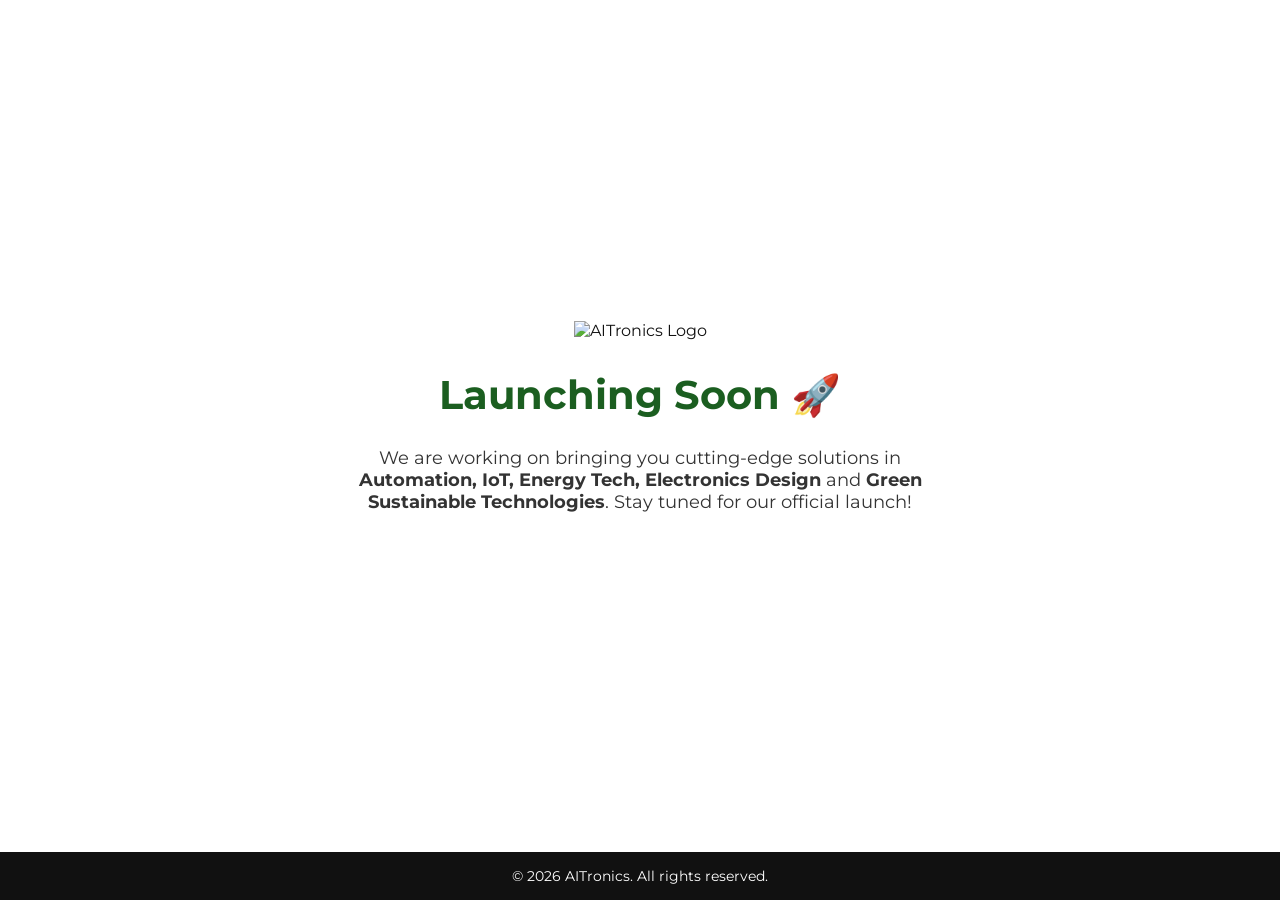
==== index.html @ 689505fa "Update copyright year in footer to 2026" ====
<!DOCTYPE html>
<html lang="en">
<head>
  <meta charset="UTF-8">
  <meta name="viewport" content="width=device-width, initial-scale=1.0">
  <title>AITronics - Coming Soon</title>
  <link href="https://fonts.googleapis.com/css2?family=Montserrat:wght@400;600;700&display=swap" rel="stylesheet">
  <style>
    body {
      margin: 0;
      font-family: 'Montserrat', sans-serif;
      background: #ffffff;
      color: #111;
      display: flex;
      flex-direction: column;
      min-height: 100vh;
    }

    /* Navbar */
    nav {
      background: #1b5e20; /* Green */
      padding: 15px 40px;
      display: flex;
      align-items: center;
      justify-content: space-between;
    }
    nav img {
      height: 50px; /* Placeholder logo size */
    }
    nav h1 {
      color: #fff;
      font-size: 22px;
      font-weight: 600;
      margin: 0;
    }

    /* Hero Section */
    .hero {
      flex: 1;
      display: flex;
      flex-direction: column;
      justify-content: center;
      align-items: center;
      text-align: center;
      padding: 40px 20px;
    }
    .hero img {
      max-width: 250px;
      margin-bottom: 20px;
    }
    .hero h2 {
      font-size: 40px;
      font-weight: 700;
      margin: 10px 0;
      color: #1b5e20;
    }
    .hero p {
      font-size: 18px;
      max-width: 600px;
      color: #333;
    }

    /* Footer */
    footer {
      background: #111;
      color: #fff;
      text-align: center;
      padding: 15px;
      font-size: 14px;
    }
  </style>
</head>
<body>


  

  <!-- Hero Section -->
  <div class="hero">
    <!-- Replace src with your logo -->
    <img src="LOGO_DESIGN_500px.png" alt="AITronics Logo">
    <h2>Launching Soon 🚀</h2>
    <p>We are working on bringing you cutting-edge solutions in 
       <strong>Automation, IoT, Energy Tech, Electronics Design</strong> 
       and <strong>Green Sustainable Technologies</strong>.  
       Stay tuned for our official launch!</p>
  </div>

  <!-- Footer -->
  <footer>
    © 2026 AITronics. All rights reserved.
  </footer>

</body>
</html>
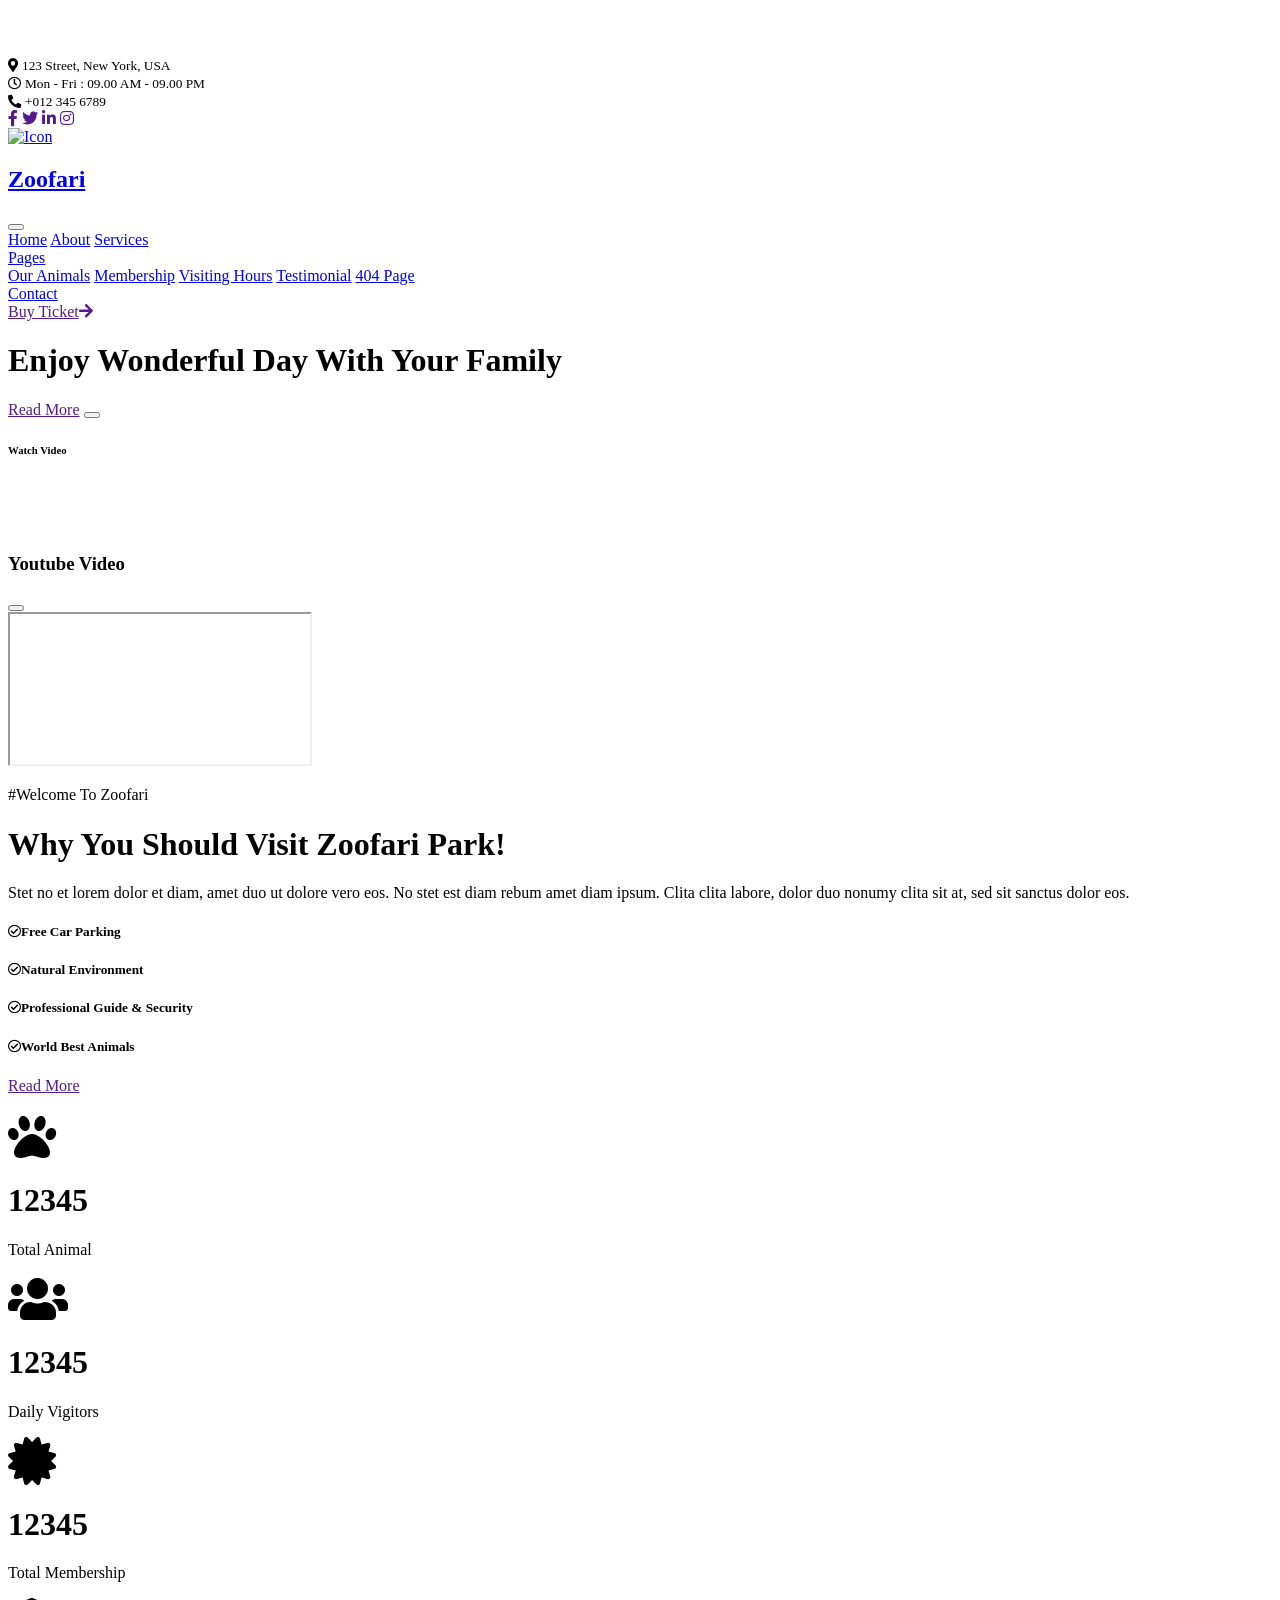
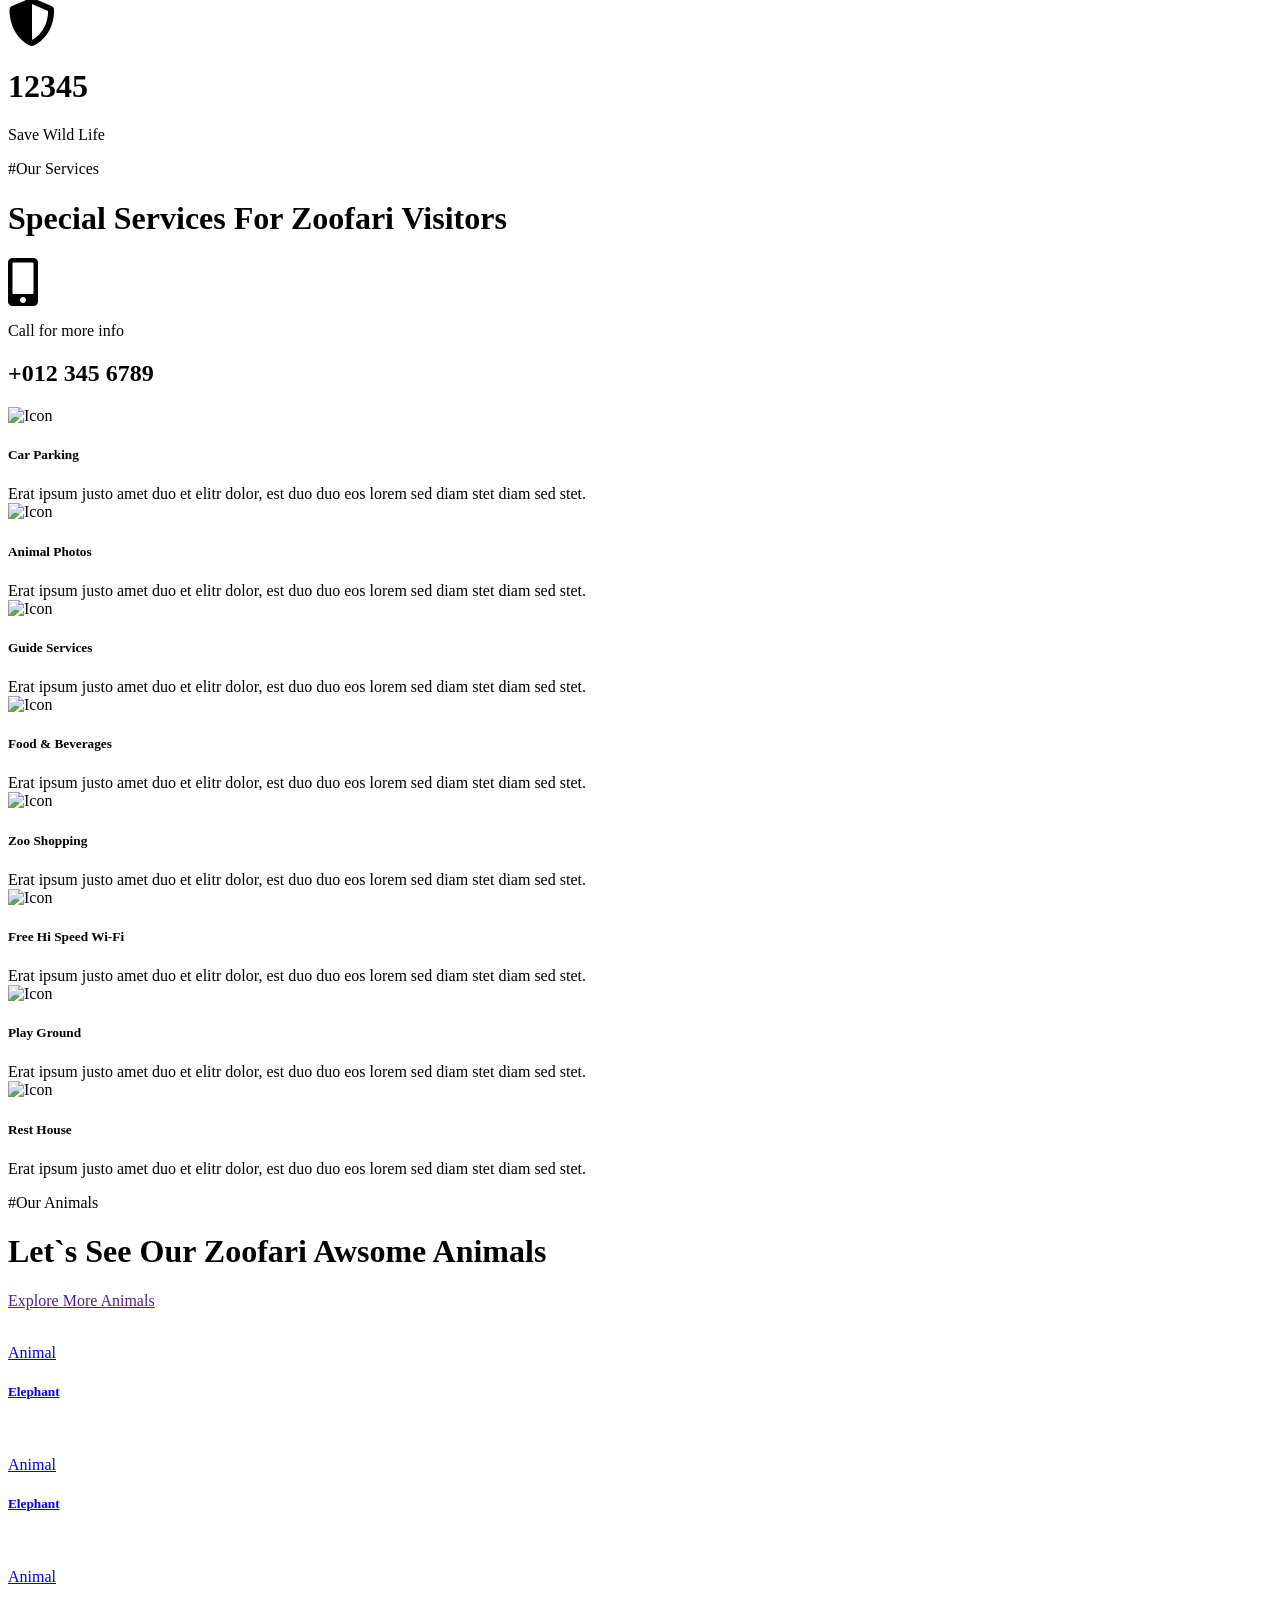
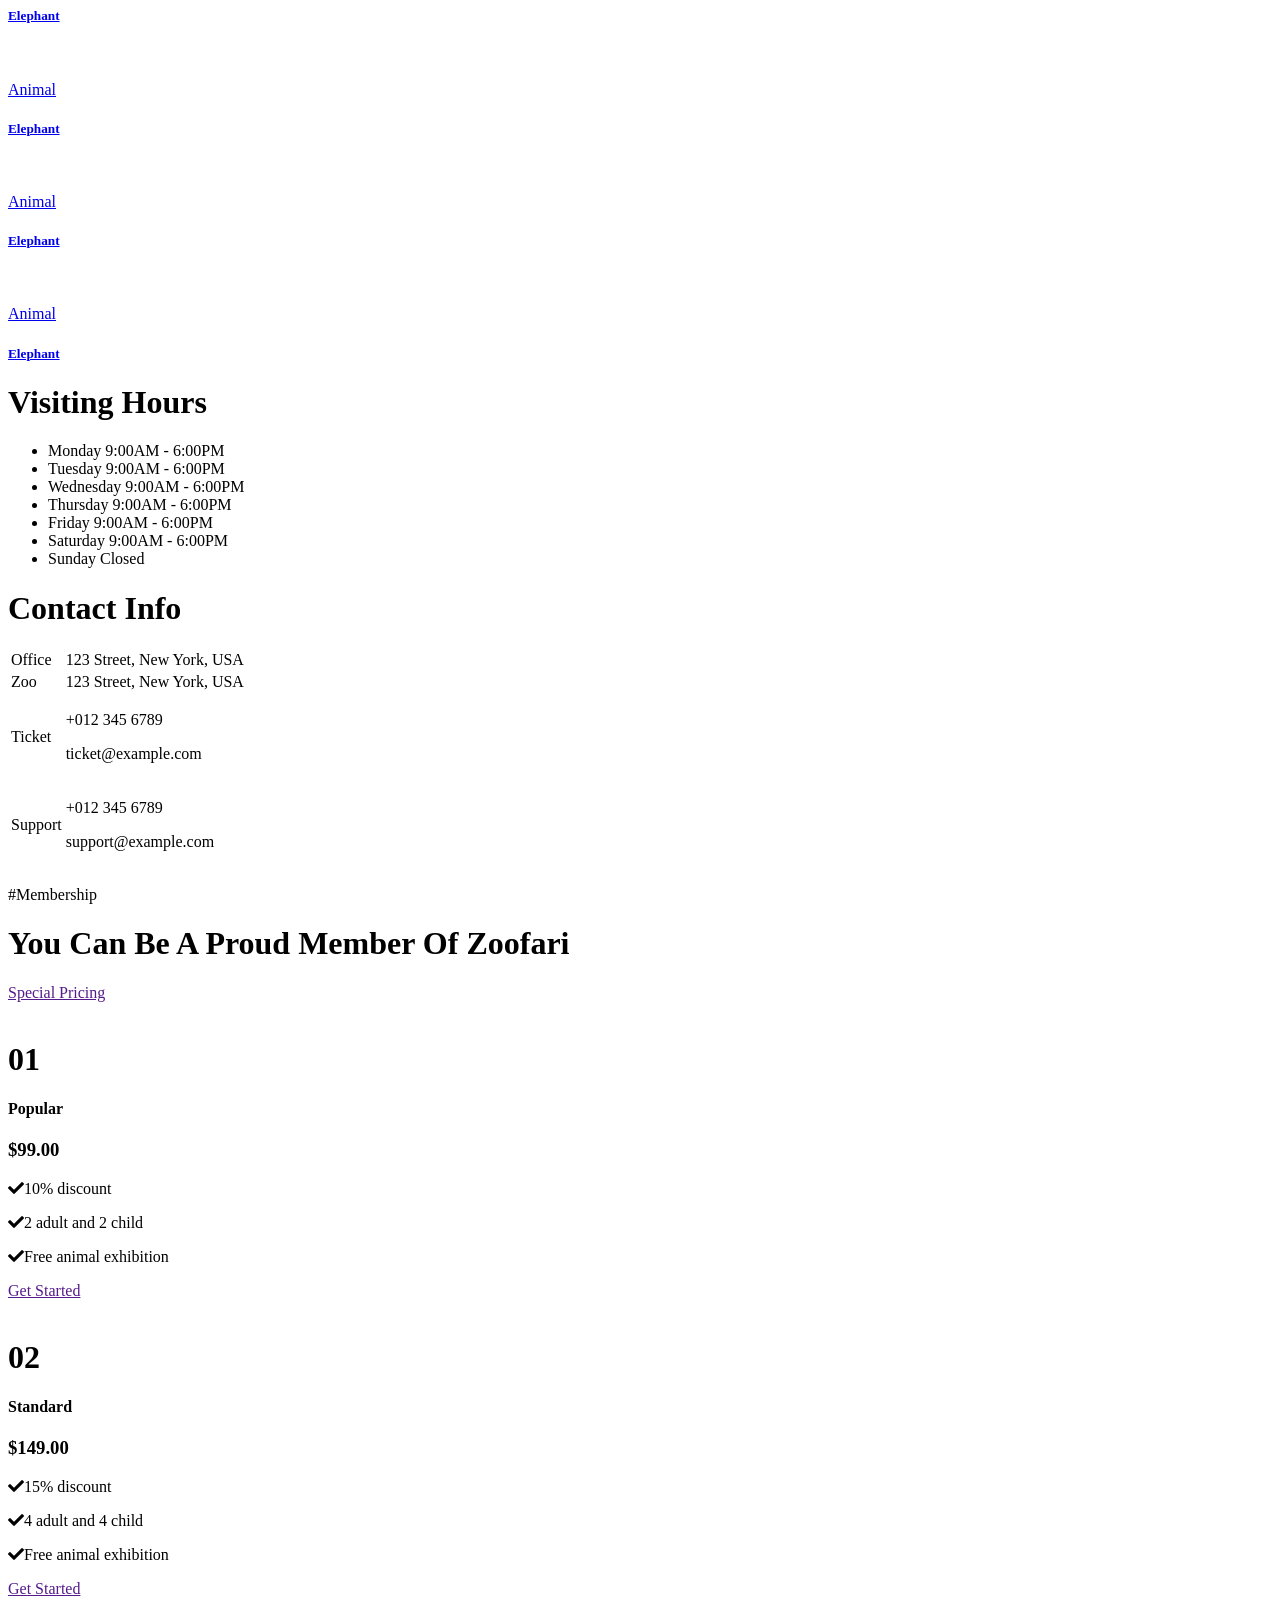
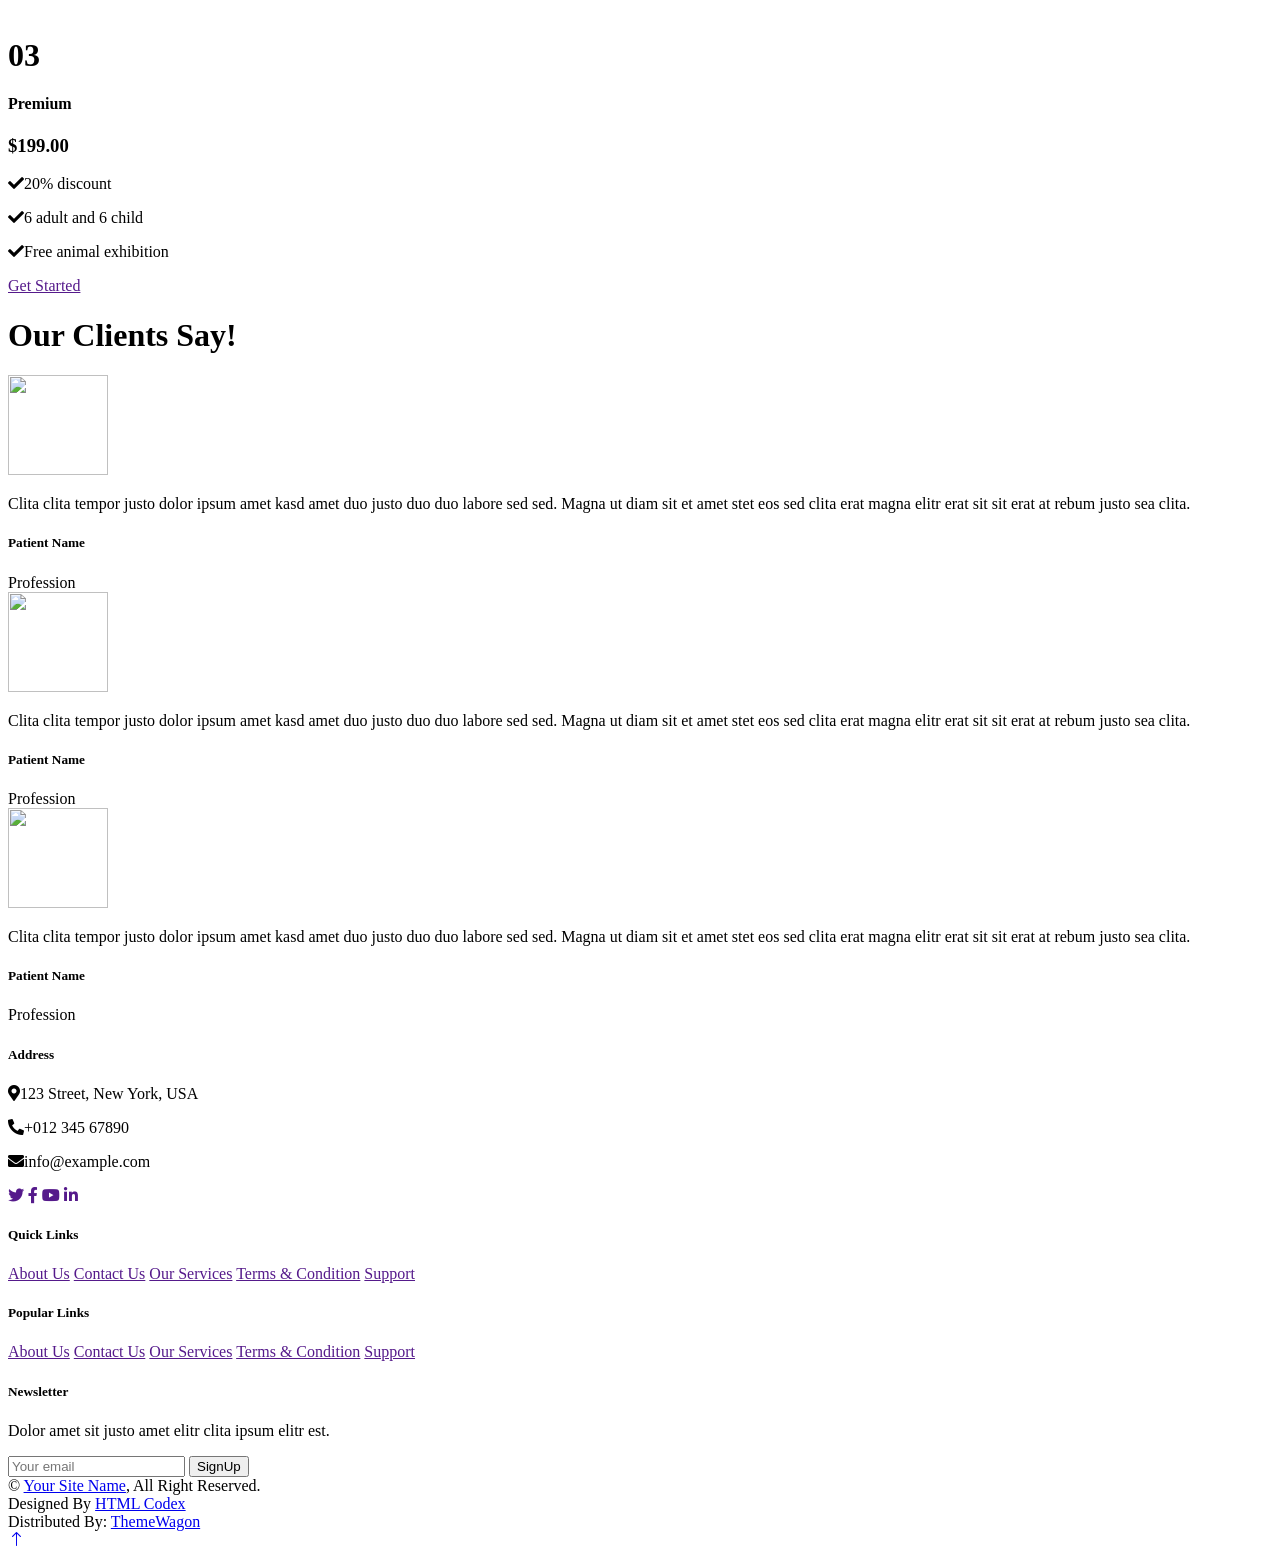
==== commit 60204cdc: "New_files_Added" ====
--- a/index.html
+++ b/index.html
@@ -1,95 +1,881 @@
 <!DOCTYPE html>
 <html lang="en">
-<head>
-  <meta charset="UTF-8">
-  <meta name="viewport" content="width=device-width, initial-scale=1.0">
-  <title>AITronics - Coming Soon</title>
-  <link href="https://fonts.googleapis.com/css2?family=Montserrat:wght@400;600;700&display=swap" rel="stylesheet">
-  <style>
-    body {
-      margin: 0;
-      font-family: 'Montserrat', sans-serif;
-      background: #ffffff;
-      color: #111;
-      display: flex;
-      flex-direction: column;
-      min-height: 100vh;
-    }
-
-    /* Navbar */
-    nav {
-      background: #1b5e20; /* Green */
-      padding: 15px 40px;
-      display: flex;
-      align-items: center;
-      justify-content: space-between;
-    }
-    nav img {
-      height: 50px; /* Placeholder logo size */
-    }
-    nav h1 {
-      color: #fff;
-      font-size: 22px;
-      font-weight: 600;
-      margin: 0;
-    }
-
-    /* Hero Section */
-    .hero {
-      flex: 1;
-      display: flex;
-      flex-direction: column;
-      justify-content: center;
-      align-items: center;
-      text-align: center;
-      padding: 40px 20px;
-    }
-    .hero img {
-      max-width: 250px;
-      margin-bottom: 20px;
-    }
-    .hero h2 {
-      font-size: 40px;
-      font-weight: 700;
-      margin: 10px 0;
-      color: #1b5e20;
-    }
-    .hero p {
-      font-size: 18px;
-      max-width: 600px;
-      color: #333;
-    }
-
-    /* Footer */
-    footer {
-      background: #111;
-      color: #fff;
-      text-align: center;
-      padding: 15px;
-      font-size: 14px;
-    }
-  </style>
-</head>
-<body>
-
-
-  
-
-  <!-- Hero Section -->
-  <div class="hero">
-    <!-- Replace src with your logo -->
-    <img src="LOGO_DESIGN_500px.png" alt="AITronics Logo">
-    <h2>Launching Soon 🚀</h2>
-    <p>We are working on bringing you cutting-edge solutions in 
-       <strong>Automation, IoT, Energy Tech, Electronics Design</strong> 
-       and <strong>Green Sustainable Technologies</strong>.  
-       Stay tuned for our official launch!</p>
-  </div>
-
-  <!-- Footer -->
-  <footer>
-    © 2026 AITronics. All rights reserved.
-  </footer>
-
-</body>
+  <head>
+    <meta charset="utf-8" />
+    <title>Zoofari - Zoo & Safari Park Website Template</title>
+    <meta content="width=device-width, initial-scale=1.0" name="viewport" />
+    <meta content="" name="keywords" />
+    <meta content="" name="description" />
+
+    <!-- Favicon -->
+    <link href="img/favicon.ico" rel="icon" />
+
+    <!-- Google Web Fonts -->
+    <link rel="preconnect" href="https://fonts.googleapis.com" />
+    <link rel="preconnect" href="https://fonts.gstatic.com" crossorigin />
+    <link
+      href="https://fonts.googleapis.com/css2?family=Open+Sans:wght@400;500&family=Quicksand:wght@600;700&display=swap"
+      rel="stylesheet"
+    />
+
+    <!-- Icon Font Stylesheet -->
+    <link
+      href="https://cdnjs.cloudflare.com/ajax/libs/font-awesome/5.10.0/css/all.min.css"
+      rel="stylesheet"
+    />
+    <link
+      href="https://cdn.jsdelivr.net/npm/bootstrap-icons@1.4.1/font/bootstrap-icons.css"
+      rel="stylesheet"
+    />
+
+    <!-- Libraries Stylesheet -->
+    <link href="lib/animate/animate.min.css" rel="stylesheet" />
+    <link href="lib/lightbox/css/lightbox.min.css" rel="stylesheet" />
+    <link href="lib/owlcarousel/assets/owl.carousel.min.css" rel="stylesheet" />
+
+    <!-- Customized Bootstrap Stylesheet -->
+    <link href="css/bootstrap.min.css" rel="stylesheet" />
+
+    <!-- Template Stylesheet -->
+    <link href="css/style.css" rel="stylesheet" />
+  </head>
+
+  <body>
+    <!-- Spinner Start -->
+    <div
+      id="spinner"
+      class="show bg-white position-fixed translate-middle w-100 vh-100 top-50 start-50 d-flex align-items-center justify-content-center"
+    >
+      <div
+        class="spinner-border text-primary"
+        style="width: 3rem; height: 3rem"
+        role="status"
+      >
+        <span class="sr-only">Loading...</span>
+      </div>
+    </div>
+    <!-- Spinner End -->
+
+    <!-- Topbar Start -->
+    <div class="container-fluid bg-light p-0 wow fadeIn" data-wow-delay="0.1s">
+      <div class="row gx-0 d-none d-lg-flex">
+        <div class="col-lg-7 px-5 text-start">
+          <div class="h-100 d-inline-flex align-items-center py-3 me-4">
+            <small class="fa fa-map-marker-alt text-primary me-2"></small>
+            <small>123 Street, New York, USA</small>
+          </div>
+          <div class="h-100 d-inline-flex align-items-center py-3">
+            <small class="far fa-clock text-primary me-2"></small>
+            <small>Mon - Fri : 09.00 AM - 09.00 PM</small>
+          </div>
+        </div>
+        <div class="col-lg-5 px-5 text-end">
+          <div class="h-100 d-inline-flex align-items-center py-3 me-4">
+            <small class="fa fa-phone-alt text-primary me-2"></small>
+            <small>+012 345 6789</small>
+          </div>
+          <div class="h-100 d-inline-flex align-items-center">
+            <a class="btn btn-sm-square bg-white text-primary me-1" href=""
+              ><i class="fab fa-facebook-f"></i
+            ></a>
+            <a class="btn btn-sm-square bg-white text-primary me-1" href=""
+              ><i class="fab fa-twitter"></i
+            ></a>
+            <a class="btn btn-sm-square bg-white text-primary me-1" href=""
+              ><i class="fab fa-linkedin-in"></i
+            ></a>
+            <a class="btn btn-sm-square bg-white text-primary me-0" href=""
+              ><i class="fab fa-instagram"></i
+            ></a>
+          </div>
+        </div>
+      </div>
+    </div>
+    <!-- Topbar End -->
+
+    <!-- Navbar Start -->
+    <nav
+      class="navbar navbar-expand-lg bg-white navbar-light sticky-top py-lg-0 px-4 px-lg-5 wow fadeIn"
+      data-wow-delay="0.1s"
+    >
+      <a href="index.html" class="navbar-brand p-0">
+        <img class="img-fluid me-3" src="img/icon/icon-10.png" alt="Icon" />
+        <h1 class="m-0 text-primary">Zoofari</h1>
+      </a>
+      <button
+        type="button"
+        class="navbar-toggler"
+        data-bs-toggle="collapse"
+        data-bs-target="#navbarCollapse"
+      >
+        <span class="navbar-toggler-icon"></span>
+      </button>
+      <div class="collapse navbar-collapse py-4 py-lg-0" id="navbarCollapse">
+        <div class="navbar-nav ms-auto">
+          <a href="index.html" class="nav-item nav-link active">Home</a>
+          <a href="about.html" class="nav-item nav-link">About</a>
+          <a href="service.html" class="nav-item nav-link">Services</a>
+          <div class="nav-item dropdown">
+            <a
+              href="#"
+              class="nav-link dropdown-toggle"
+              data-bs-toggle="dropdown"
+              >Pages</a
+            >
+            <div class="dropdown-menu rounded-0 rounded-bottom m-0">
+              <a href="animal.html" class="dropdown-item">Our Animals</a>
+              <a href="membership.html" class="dropdown-item">Membership</a>
+              <a href="visiting.html" class="dropdown-item">Visiting Hours</a>
+              <a href="testimonial.html" class="dropdown-item">Testimonial</a>
+              <a href="404.html" class="dropdown-item">404 Page</a>
+            </div>
+          </div>
+          <a href="contact.html" class="nav-item nav-link">Contact</a>
+        </div>
+        <a href="" class="btn btn-primary"
+          >Buy Ticket<i class="fa fa-arrow-right ms-3"></i
+        ></a>
+      </div>
+    </nav>
+    <!-- Navbar End -->
+
+    <!-- Header Start -->
+    <div class="container-fluid bg-dark p-0 mb-5">
+      <div class="row g-0 flex-column-reverse flex-lg-row">
+        <div class="col-lg-6 p-0 wow fadeIn" data-wow-delay="0.1s">
+          <div
+            class="header-bg h-100 d-flex flex-column justify-content-center p-5"
+          >
+            <h1 class="display-4 text-light mb-5">
+              Enjoy Wonderful Day With Your Family
+            </h1>
+            <div class="d-flex align-items-center pt-4 animated slideInDown">
+              <a href="" class="btn btn-primary py-sm-3 px-3 px-sm-5 me-5"
+                >Read More</a
+              >
+              <button
+                type="button"
+                class="btn-play"
+                data-bs-toggle="modal"
+                data-src="https://www.youtube.com/embed/DWRcNpR6Kdc"
+                data-bs-target="#videoModal"
+              >
+                <span></span>
+              </button>
+              <h6 class="text-white m-0 ms-4 d-none d-sm-block">Watch Video</h6>
+            </div>
+          </div>
+        </div>
+        <div class="col-lg-6 wow fadeIn" data-wow-delay="0.5s">
+          <div class="owl-carousel header-carousel">
+            <div class="owl-carousel-item">
+              <img class="img-fluid" src="img/carousel-1.jpg" alt="" />
+            </div>
+            <div class="owl-carousel-item">
+              <img class="img-fluid" src="img/carousel-2.jpg" alt="" />
+            </div>
+            <div class="owl-carousel-item">
+              <img class="img-fluid" src="img/carousel-3.jpg" alt="" />
+            </div>
+          </div>
+        </div>
+      </div>
+    </div>
+    <!-- Header End -->
+
+    <!-- Video Modal Start -->
+    <div
+      class="modal modal-video fade"
+      id="videoModal"
+      tabindex="-1"
+      aria-labelledby="exampleModalLabel"
+      aria-hidden="true"
+    >
+      <div class="modal-dialog">
+        <div class="modal-content rounded-0">
+          <div class="modal-header">
+            <h3 class="modal-title" id="exampleModalLabel">Youtube Video</h3>
+            <button
+              type="button"
+              class="btn-close"
+              data-bs-dismiss="modal"
+              aria-label="Close"
+            ></button>
+          </div>
+          <div class="modal-body">
+            <!-- 16:9 aspect ratio -->
+            <div class="ratio ratio-16x9">
+              <iframe
+                class="embed-responsive-item"
+                src=""
+                id="video"
+                allowfullscreen
+                allowscriptaccess="always"
+                allow="autoplay"
+              ></iframe>
+            </div>
+          </div>
+        </div>
+      </div>
+    </div>
+    <!-- Video Modal End -->
+
+    <!-- About Start -->
+    <div class="container-xxl py-5">
+      <div class="container">
+        <div class="row g-5">
+          <div class="col-lg-6 wow fadeInUp" data-wow-delay="0.1s">
+            <p><span class="text-primary me-2">#</span>Welcome To Zoofari</p>
+            <h1 class="display-5 mb-4">
+              Why You Should Visit
+              <span class="text-primary">Zoofari</span> Park!
+            </h1>
+            <p class="mb-4">
+              Stet no et lorem dolor et diam, amet duo ut dolore vero eos. No
+              stet est diam rebum amet diam ipsum. Clita clita labore, dolor duo
+              nonumy clita sit at, sed sit sanctus dolor eos.
+            </p>
+            <h5 class="mb-3">
+              <i class="far fa-check-circle text-primary me-3"></i>Free Car
+              Parking
+            </h5>
+            <h5 class="mb-3">
+              <i class="far fa-check-circle text-primary me-3"></i>Natural
+              Environment
+            </h5>
+            <h5 class="mb-3">
+              <i class="far fa-check-circle text-primary me-3"></i>Professional
+              Guide & Security
+            </h5>
+            <h5 class="mb-3">
+              <i class="far fa-check-circle text-primary me-3"></i>World Best
+              Animals
+            </h5>
+            <a class="btn btn-primary py-3 px-5 mt-3" href="">Read More</a>
+          </div>
+          <div class="col-lg-6 wow fadeInUp" data-wow-delay="0.5s">
+            <div class="img-border">
+              <img class="img-fluid" src="img/about.jpg" alt="" />
+            </div>
+          </div>
+        </div>
+      </div>
+    </div>
+    <!-- About End -->
+
+    <!-- Facts Start -->
+    <div
+      class="container-xxl bg-primary facts my-5 py-5 wow fadeInUp"
+      data-wow-delay="0.1s"
+    >
+      <div class="container py-5">
+        <div class="row g-4">
+          <div
+            class="col-md-6 col-lg-3 text-center wow fadeIn"
+            data-wow-delay="0.1s"
+          >
+            <i class="fa fa-paw fa-3x text-primary mb-3"></i>
+            <h1 class="text-white mb-2" data-toggle="counter-up">12345</h1>
+            <p class="text-white mb-0">Total Animal</p>
+          </div>
+          <div
+            class="col-md-6 col-lg-3 text-center wow fadeIn"
+            data-wow-delay="0.3s"
+          >
+            <i class="fa fa-users fa-3x text-primary mb-3"></i>
+            <h1 class="text-white mb-2" data-toggle="counter-up">12345</h1>
+            <p class="text-white mb-0">Daily Vigitors</p>
+          </div>
+          <div
+            class="col-md-6 col-lg-3 text-center wow fadeIn"
+            data-wow-delay="0.5s"
+          >
+            <i class="fa fa-certificate fa-3x text-primary mb-3"></i>
+            <h1 class="text-white mb-2" data-toggle="counter-up">12345</h1>
+            <p class="text-white mb-0">Total Membership</p>
+          </div>
+          <div
+            class="col-md-6 col-lg-3 text-center wow fadeIn"
+            data-wow-delay="0.7s"
+          >
+            <i class="fa fa-shield-alt fa-3x text-primary mb-3"></i>
+            <h1 class="text-white mb-2" data-toggle="counter-up">12345</h1>
+            <p class="text-white mb-0">Save Wild Life</p>
+          </div>
+        </div>
+      </div>
+    </div>
+    <!-- Facts End -->
+
+    <!-- Service Start -->
+    <div class="container-xxl py-5">
+      <div class="container">
+        <div class="row g-5 mb-5 wow fadeInUp" data-wow-delay="0.1s">
+          <div class="col-lg-6">
+            <p><span class="text-primary me-2">#</span>Our Services</p>
+            <h1 class="display-5 mb-0">
+              Special Services For
+              <span class="text-primary">Zoofari</span> Visitors
+            </h1>
+          </div>
+          <div class="col-lg-6">
+            <div
+              class="bg-primary h-100 d-flex align-items-center py-4 px-4 px-sm-5"
+            >
+              <i class="fa fa-3x fa-mobile-alt text-white"></i>
+              <div class="ms-4">
+                <p class="text-white mb-0">Call for more info</p>
+                <h2 class="text-white mb-0">+012 345 6789</h2>
+              </div>
+            </div>
+          </div>
+        </div>
+        <div class="row gy-5 gx-4">
+          <div
+            class="col-lg-3 col-md-4 col-sm-6 wow fadeInUp"
+            data-wow-delay="0.1s"
+          >
+            <img class="img-fluid mb-3" src="img/icon/icon-2.png" alt="Icon" />
+            <h5 class="mb-3">Car Parking</h5>
+            <span
+              >Erat ipsum justo amet duo et elitr dolor, est duo duo eos lorem
+              sed diam stet diam sed stet.</span
+            >
+          </div>
+          <div
+            class="col-lg-3 col-md-4 col-sm-6 wow fadeInUp"
+            data-wow-delay="0.3s"
+          >
+            <img class="img-fluid mb-3" src="img/icon/icon-3.png" alt="Icon" />
+            <h5 class="mb-3">Animal Photos</h5>
+            <span
+              >Erat ipsum justo amet duo et elitr dolor, est duo duo eos lorem
+              sed diam stet diam sed stet.</span
+            >
+          </div>
+          <div
+            class="col-lg-3 col-md-4 col-sm-6 wow fadeInUp"
+            data-wow-delay="0.5s"
+          >
+            <img class="img-fluid mb-3" src="img/icon/icon-4.png" alt="Icon" />
+            <h5 class="mb-3">Guide Services</h5>
+            <span
+              >Erat ipsum justo amet duo et elitr dolor, est duo duo eos lorem
+              sed diam stet diam sed stet.</span
+            >
+          </div>
+          <div
+            class="col-lg-3 col-md-4 col-sm-6 wow fadeInUp"
+            data-wow-delay="0.7s"
+          >
+            <img class="img-fluid mb-3" src="img/icon/icon-5.png" alt="Icon" />
+            <h5 class="mb-3">Food & Beverages</h5>
+            <span
+              >Erat ipsum justo amet duo et elitr dolor, est duo duo eos lorem
+              sed diam stet diam sed stet.</span
+            >
+          </div>
+          <div
+            class="col-lg-3 col-md-4 col-sm-6 wow fadeInUp"
+            data-wow-delay="0.1s"
+          >
+            <img class="img-fluid mb-3" src="img/icon/icon-6.png" alt="Icon" />
+            <h5 class="mb-3">Zoo Shopping</h5>
+            <span
+              >Erat ipsum justo amet duo et elitr dolor, est duo duo eos lorem
+              sed diam stet diam sed stet.</span
+            >
+          </div>
+          <div
+            class="col-lg-3 col-md-4 col-sm-6 wow fadeInUp"
+            data-wow-delay="0.3s"
+          >
+            <img class="img-fluid mb-3" src="img/icon/icon-7.png" alt="Icon" />
+            <h5 class="mb-3">Free Hi Speed Wi-Fi</h5>
+            <span
+              >Erat ipsum justo amet duo et elitr dolor, est duo duo eos lorem
+              sed diam stet diam sed stet.</span
+            >
+          </div>
+          <div
+            class="col-lg-3 col-md-4 col-sm-6 wow fadeInUp"
+            data-wow-delay="0.5s"
+          >
+            <img class="img-fluid mb-3" src="img/icon/icon-8.png" alt="Icon" />
+            <h5 class="mb-3">Play Ground</h5>
+            <span
+              >Erat ipsum justo amet duo et elitr dolor, est duo duo eos lorem
+              sed diam stet diam sed stet.</span
+            >
+          </div>
+          <div
+            class="col-lg-3 col-md-4 col-sm-6 wow fadeInUp"
+            data-wow-delay="0.7s"
+          >
+            <img class="img-fluid mb-3" src="img/icon/icon-9.png" alt="Icon" />
+            <h5 class="mb-3">Rest House</h5>
+            <span
+              >Erat ipsum justo amet duo et elitr dolor, est duo duo eos lorem
+              sed diam stet diam sed stet.</span
+            >
+          </div>
+        </div>
+      </div>
+    </div>
+    <!-- Service End -->
+
+    <!-- Animal Start -->
+    <div class="container-xxl py-5">
+      <div class="container">
+        <div
+          class="row g-5 mb-5 align-items-end wow fadeInUp"
+          data-wow-delay="0.1s"
+        >
+          <div class="col-lg-6">
+            <p><span class="text-primary me-2">#</span>Our Animals</p>
+            <h1 class="display-5 mb-0">
+              Let`s See Our <span class="text-primary">Zoofari</span> Awsome
+              Animals
+            </h1>
+          </div>
+          <div class="col-lg-6 text-lg-end">
+            <a class="btn btn-primary py-3 px-5" href=""
+              >Explore More Animals</a
+            >
+          </div>
+        </div>
+        <div class="row g-4">
+          <div class="col-lg-4 col-md-6 wow fadeInUp" data-wow-delay="0.1s">
+            <div class="row g-4">
+              <div class="col-12">
+                <a
+                  class="animal-item"
+                  href="img/animal-md-1.jpg"
+                  data-lightbox="animal"
+                >
+                  <div class="position-relative">
+                    <img class="img-fluid" src="img/animal-md-1.jpg" alt="" />
+                    <div class="animal-text p-4">
+                      <p class="text-white small text-uppercase mb-0">Animal</p>
+                      <h5 class="text-white mb-0">Elephant</h5>
+                    </div>
+                  </div>
+                </a>
+              </div>
+              <div class="col-12">
+                <a
+                  class="animal-item"
+                  href="img/animal-lg-1.jpg"
+                  data-lightbox="animal"
+                >
+                  <div class="position-relative">
+                    <img class="img-fluid" src="img/animal-lg-1.jpg" alt="" />
+                    <div class="animal-text p-4">
+                      <p class="text-white small text-uppercase mb-0">Animal</p>
+                      <h5 class="text-white mb-0">Elephant</h5>
+                    </div>
+                  </div>
+                </a>
+              </div>
+            </div>
+          </div>
+          <div class="col-lg-4 col-md-6 wow fadeInUp" data-wow-delay="0.3s">
+            <div class="row g-4">
+              <div class="col-12">
+                <a
+                  class="animal-item"
+                  href="img/animal-lg-2.jpg"
+                  data-lightbox="animal"
+                >
+                  <div class="position-relative">
+                    <img class="img-fluid" src="img/animal-lg-2.jpg" alt="" />
+                    <div class="animal-text p-4">
+                      <p class="text-white small text-uppercase mb-0">Animal</p>
+                      <h5 class="text-white mb-0">Elephant</h5>
+                    </div>
+                  </div>
+                </a>
+              </div>
+              <div class="col-12">
+                <a
+                  class="animal-item"
+                  href="img/animal-md-2.jpg"
+                  data-lightbox="animal"
+                >
+                  <div class="position-relative">
+                    <img class="img-fluid" src="img/animal-md-2.jpg" alt="" />
+                    <div class="animal-text p-4">
+                      <p class="text-white small text-uppercase mb-0">Animal</p>
+                      <h5 class="text-white mb-0">Elephant</h5>
+                    </div>
+                  </div>
+                </a>
+              </div>
+            </div>
+          </div>
+          <div class="col-lg-4 col-md-6 wow fadeInUp" data-wow-delay="0.5s">
+            <div class="row g-4">
+              <div class="col-12">
+                <a
+                  class="animal-item"
+                  href="img/animal-md-3.jpg"
+                  data-lightbox="animal"
+                >
+                  <div class="position-relative">
+                    <img class="img-fluid" src="img/animal-md-3.jpg" alt="" />
+                    <div class="animal-text p-4">
+                      <p class="text-white small text-uppercase mb-0">Animal</p>
+                      <h5 class="text-white mb-0">Elephant</h5>
+                    </div>
+                  </div>
+                </a>
+              </div>
+              <div class="col-12">
+                <a
+                  class="animal-item"
+                  href="img/animal-lg-3.jpg"
+                  data-lightbox="animal"
+                >
+                  <div class="position-relative">
+                    <img class="img-fluid" src="img/animal-lg-3.jpg" alt="" />
+                    <div class="animal-text p-4">
+                      <p class="text-white small text-uppercase mb-0">Animal</p>
+                      <h5 class="text-white mb-0">Elephant</h5>
+                    </div>
+                  </div>
+                </a>
+              </div>
+            </div>
+          </div>
+        </div>
+      </div>
+    </div>
+    <!-- Animal End -->
+
+    <!-- Visiting Hours Start -->
+    <div
+      class="container-xxl bg-primary visiting-hours my-5 py-5 wow fadeInUp"
+      data-wow-delay="0.1s"
+    >
+      <div class="container py-5">
+        <div class="row g-5">
+          <div class="col-md-6 wow fadeIn" data-wow-delay="0.3s">
+            <h1 class="display-6 text-white mb-5">Visiting Hours</h1>
+            <ul class="list-group list-group-flush">
+              <li class="list-group-item">
+                <span>Monday</span>
+                <span>9:00AM - 6:00PM</span>
+              </li>
+              <li class="list-group-item">
+                <span>Tuesday</span>
+                <span>9:00AM - 6:00PM</span>
+              </li>
+              <li class="list-group-item">
+                <span>Wednesday</span>
+                <span>9:00AM - 6:00PM</span>
+              </li>
+              <li class="list-group-item">
+                <span>Thursday</span>
+                <span>9:00AM - 6:00PM</span>
+              </li>
+              <li class="list-group-item">
+                <span>Friday</span>
+                <span>9:00AM - 6:00PM</span>
+              </li>
+              <li class="list-group-item">
+                <span>Saturday</span>
+                <span>9:00AM - 6:00PM</span>
+              </li>
+              <li class="list-group-item">
+                <span>Sunday</span>
+                <span>Closed</span>
+              </li>
+            </ul>
+          </div>
+          <div class="col-md-6 text-light wow fadeIn" data-wow-delay="0.5s">
+            <h1 class="display-6 text-white mb-5">Contact Info</h1>
+            <table class="table">
+              <tbody>
+                <tr>
+                  <td>Office</td>
+                  <td>123 Street, New York, USA</td>
+                </tr>
+                <tr>
+                  <td>Zoo</td>
+                  <td>123 Street, New York, USA</td>
+                </tr>
+                <tr>
+                  <td>Ticket</td>
+                  <td>
+                    <p class="mb-2">+012 345 6789</p>
+                    <p class="mb-0">ticket@example.com</p>
+                  </td>
+                </tr>
+                <tr>
+                  <td>Support</td>
+                  <td>
+                    <p class="mb-2">+012 345 6789</p>
+                    <p class="mb-0">support@example.com</p>
+                  </td>
+                </tr>
+              </tbody>
+            </table>
+          </div>
+        </div>
+      </div>
+    </div>
+    <!-- Visiting Hours End -->
+
+    <!-- Membership Start -->
+    <div class="container-xxl py-5">
+      <div class="container">
+        <div
+          class="row g-5 mb-5 align-items-end wow fadeInUp"
+          data-wow-delay="0.1s"
+        >
+          <div class="col-lg-6">
+            <p><span class="text-primary me-2">#</span>Membership</p>
+            <h1 class="display-5 mb-0">
+              You Can Be A Proud Member Of
+              <span class="text-primary">Zoofari</span>
+            </h1>
+          </div>
+          <div class="col-lg-6 text-lg-end">
+            <a class="btn btn-primary py-3 px-5" href="">Special Pricing</a>
+          </div>
+        </div>
+        <div class="row g-4">
+          <div class="col-lg-4 col-md-6 wow fadeInUp" data-wow-delay="0.1s">
+            <div class="membership-item position-relative">
+              <img class="img-fluid" src="img/animal-lg-1.jpg" alt="" />
+              <h1 class="display-1">01</h1>
+              <h4 class="text-white mb-3">Popular</h4>
+              <h3 class="text-primary mb-4">$99.00</h3>
+              <p><i class="fa fa-check text-primary me-3"></i>10% discount</p>
+              <p>
+                <i class="fa fa-check text-primary me-3"></i>2 adult and 2 child
+              </p>
+              <p>
+                <i class="fa fa-check text-primary me-3"></i>Free animal
+                exhibition
+              </p>
+              <a class="btn btn-outline-light px-4 mt-3" href="">Get Started</a>
+            </div>
+          </div>
+          <div class="col-lg-4 col-md-6 wow fadeInUp" data-wow-delay="0.3s">
+            <div class="membership-item position-relative">
+              <img class="img-fluid" src="img/animal-lg-2.jpg" alt="" />
+              <h1 class="display-1">02</h1>
+              <h4 class="text-white mb-3">Standard</h4>
+              <h3 class="text-primary mb-4">$149.00</h3>
+              <p><i class="fa fa-check text-primary me-3"></i>15% discount</p>
+              <p>
+                <i class="fa fa-check text-primary me-3"></i>4 adult and 4 child
+              </p>
+              <p>
+                <i class="fa fa-check text-primary me-3"></i>Free animal
+                exhibition
+              </p>
+              <a class="btn btn-outline-light px-4 mt-3" href="">Get Started</a>
+            </div>
+          </div>
+          <div class="col-lg-4 col-md-6 wow fadeInUp" data-wow-delay="0.5s">
+            <div class="membership-item position-relative">
+              <img class="img-fluid" src="img/animal-lg-3.jpg" alt="" />
+              <h1 class="display-1">03</h1>
+              <h4 class="text-white mb-3">Premium</h4>
+              <h3 class="text-primary mb-4">$199.00</h3>
+              <p><i class="fa fa-check text-primary me-3"></i>20% discount</p>
+              <p>
+                <i class="fa fa-check text-primary me-3"></i>6 adult and 6 child
+              </p>
+              <p>
+                <i class="fa fa-check text-primary me-3"></i>Free animal
+                exhibition
+              </p>
+              <a class="btn btn-outline-light px-4 mt-3" href="">Get Started</a>
+            </div>
+          </div>
+        </div>
+      </div>
+    </div>
+    <!-- Membership End -->
+
+    <!-- Testimonial Start -->
+    <div class="container-xxl py-5">
+      <div class="container">
+        <h1
+          class="display-5 text-center mb-5 wow fadeInUp"
+          data-wow-delay="0.1s"
+        >
+          Our Clients Say!
+        </h1>
+        <div
+          class="owl-carousel testimonial-carousel wow fadeInUp"
+          data-wow-delay="0.1s"
+        >
+          <div class="testimonial-item text-center">
+            <img
+              class="img-fluid rounded-circle border border-2 p-2 mx-auto mb-4"
+              src="img/testimonial-1.jpg"
+              style="width: 100px; height: 100px"
+            />
+            <div class="testimonial-text rounded text-center p-4">
+              <p>
+                Clita clita tempor justo dolor ipsum amet kasd amet duo justo
+                duo duo labore sed sed. Magna ut diam sit et amet stet eos sed
+                clita erat magna elitr erat sit sit erat at rebum justo sea
+                clita.
+              </p>
+              <h5 class="mb-1">Patient Name</h5>
+              <span class="fst-italic">Profession</span>
+            </div>
+          </div>
+          <div class="testimonial-item text-center">
+            <img
+              class="img-fluid rounded-circle border border-2 p-2 mx-auto mb-4"
+              src="img/testimonial-2.jpg"
+              style="width: 100px; height: 100px"
+            />
+            <div class="testimonial-text rounded text-center p-4">
+              <p>
+                Clita clita tempor justo dolor ipsum amet kasd amet duo justo
+                duo duo labore sed sed. Magna ut diam sit et amet stet eos sed
+                clita erat magna elitr erat sit sit erat at rebum justo sea
+                clita.
+              </p>
+              <h5 class="mb-1">Patient Name</h5>
+              <span class="fst-italic">Profession</span>
+            </div>
+          </div>
+          <div class="testimonial-item text-center">
+            <img
+              class="img-fluid rounded-circle border border-2 p-2 mx-auto mb-4"
+              src="img/testimonial-3.jpg"
+              style="width: 100px; height: 100px"
+            />
+            <div class="testimonial-text rounded text-center p-4">
+              <p>
+                Clita clita tempor justo dolor ipsum amet kasd amet duo justo
+                duo duo labore sed sed. Magna ut diam sit et amet stet eos sed
+                clita erat magna elitr erat sit sit erat at rebum justo sea
+                clita.
+              </p>
+              <h5 class="mb-1">Patient Name</h5>
+              <span class="fst-italic">Profession</span>
+            </div>
+          </div>
+        </div>
+      </div>
+    </div>
+    <!-- Testimonial End -->
+
+    <!-- Footer Start -->
+    <div
+      class="container-fluid footer bg-dark text-light footer mt-5 pt-5 wow fadeIn"
+      data-wow-delay="0.1s"
+    >
+      <div class="container py-5">
+        <div class="row g-5">
+          <div class="col-lg-3 col-md-6">
+            <h5 class="text-light mb-4">Address</h5>
+            <p class="mb-2">
+              <i class="fa fa-map-marker-alt me-3"></i>123 Street, New York, USA
+            </p>
+            <p class="mb-2">
+              <i class="fa fa-phone-alt me-3"></i>+012 345 67890
+            </p>
+            <p class="mb-2">
+              <i class="fa fa-envelope me-3"></i>info@example.com
+            </p>
+            <div class="d-flex pt-2">
+              <a class="btn btn-outline-light btn-social" href=""
+                ><i class="fab fa-twitter"></i
+              ></a>
+              <a class="btn btn-outline-light btn-social" href=""
+                ><i class="fab fa-facebook-f"></i
+              ></a>
+              <a class="btn btn-outline-light btn-social" href=""
+                ><i class="fab fa-youtube"></i
+              ></a>
+              <a class="btn btn-outline-light btn-social" href=""
+                ><i class="fab fa-linkedin-in"></i
+              ></a>
+            </div>
+          </div>
+          <div class="col-lg-3 col-md-6">
+            <h5 class="text-light mb-4">Quick Links</h5>
+            <a class="btn btn-link" href="">About Us</a>
+            <a class="btn btn-link" href="">Contact Us</a>
+            <a class="btn btn-link" href="">Our Services</a>
+            <a class="btn btn-link" href="">Terms & Condition</a>
+            <a class="btn btn-link" href="">Support</a>
+          </div>
+          <div class="col-lg-3 col-md-6">
+            <h5 class="text-light mb-4">Popular Links</h5>
+            <a class="btn btn-link" href="">About Us</a>
+            <a class="btn btn-link" href="">Contact Us</a>
+            <a class="btn btn-link" href="">Our Services</a>
+            <a class="btn btn-link" href="">Terms & Condition</a>
+            <a class="btn btn-link" href="">Support</a>
+          </div>
+          <div class="col-lg-3 col-md-6">
+            <h5 class="text-light mb-4">Newsletter</h5>
+            <p>Dolor amet sit justo amet elitr clita ipsum elitr est.</p>
+            <div class="position-relative mx-auto" style="max-width: 400px">
+              <input
+                class="form-control border-0 w-100 py-3 ps-4 pe-5"
+                type="text"
+                placeholder="Your email"
+              />
+              <button
+                type="button"
+                class="btn btn-primary py-2 position-absolute top-0 end-0 mt-2 me-2"
+              >
+                SignUp
+              </button>
+            </div>
+          </div>
+        </div>
+      </div>
+      <div class="container">
+        <div class="copyright">
+          <div class="row">
+            <div class="col-md-6 text-center text-md-start mb-3 mb-md-0">
+              &copy; <a class="border-bottom" href="#">Your Site Name</a>, All
+              Right Reserved.
+            </div>
+            <div class="col-md-6 text-center text-md-end">
+              <!--/*** This template is free as long as you keep the footer author’s credit link/attribution link/backlink. If you'd like to use the template without the footer author’s credit link/attribution link/backlink, you can purchase the Credit Removal License from "https://htmlcodex.com/credit-removal". Thank you for your support. ***/-->
+              Designed By
+              <a class="border-bottom" href="https://htmlcodex.com"
+                >HTML Codex</a
+              >
+              <br />Distributed By:
+              <a href="https://themewagon.com" target="_blank">ThemeWagon</a>
+            </div>
+          </div>
+        </div>
+      </div>
+    </div>
+    <!-- Footer End -->
+
+    <!-- Back to Top -->
+    <a href="#" class="btn btn-lg btn-primary btn-lg-square back-to-top"
+      ><i class="bi bi-arrow-up"></i
+    ></a>
+
+    <!-- JavaScript Libraries -->
+    <script src="https://code.jquery.com/jquery-3.4.1.min.js"></script>
+    <script src="https://cdn.jsdelivr.net/npm/bootstrap@5.0.0/dist/js/bootstrap.bundle.min.js"></script>
+    <script src="lib/wow/wow.min.js"></script>
+    <script src="lib/easing/easing.min.js"></script>
+    <script src="lib/waypoints/waypoints.min.js"></script>
+    <script src="lib/counterup/counterup.min.js"></script>
+    <script src="lib/owlcarousel/owl.carousel.min.js"></script>
+    <script src="lib/lightbox/js/lightbox.min.js"></script>
+
+    <!-- Template Javascript -->
+    <script src="js/main.js"></script>
+  </body>
 </html>
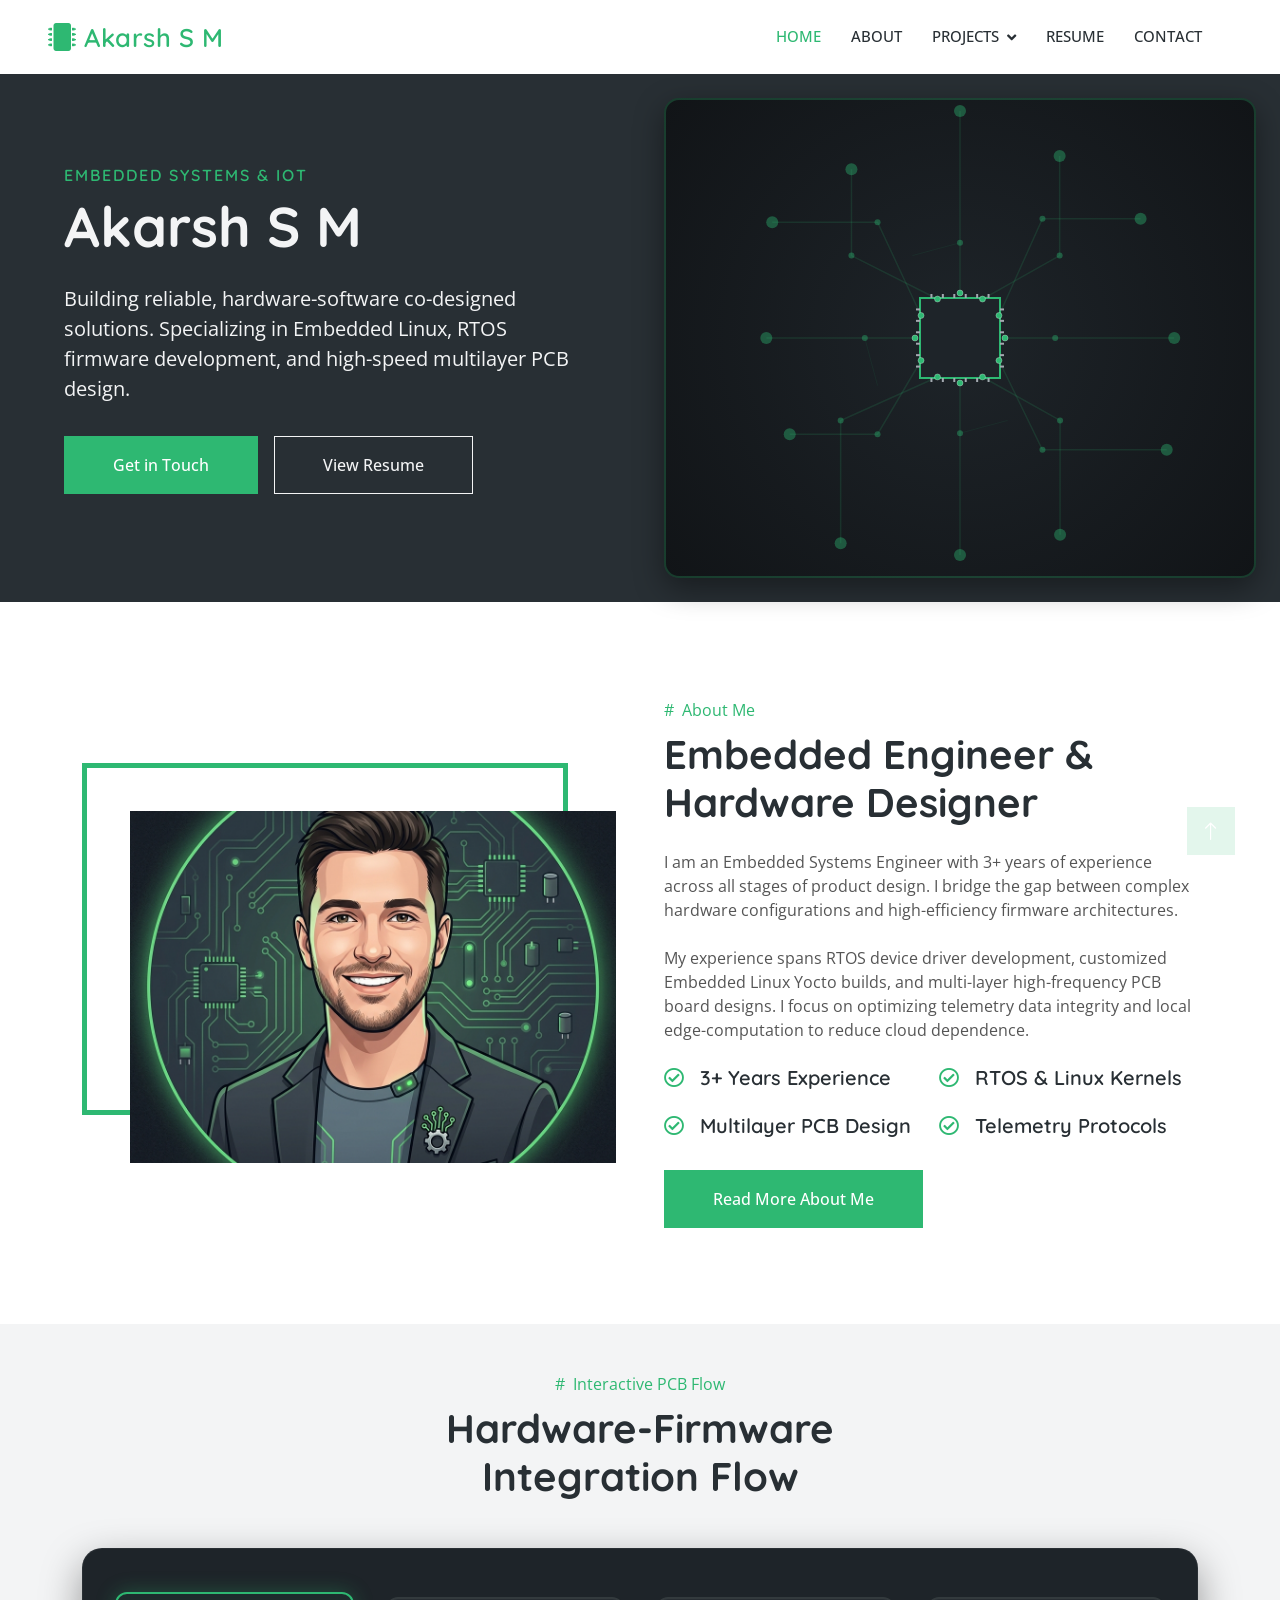
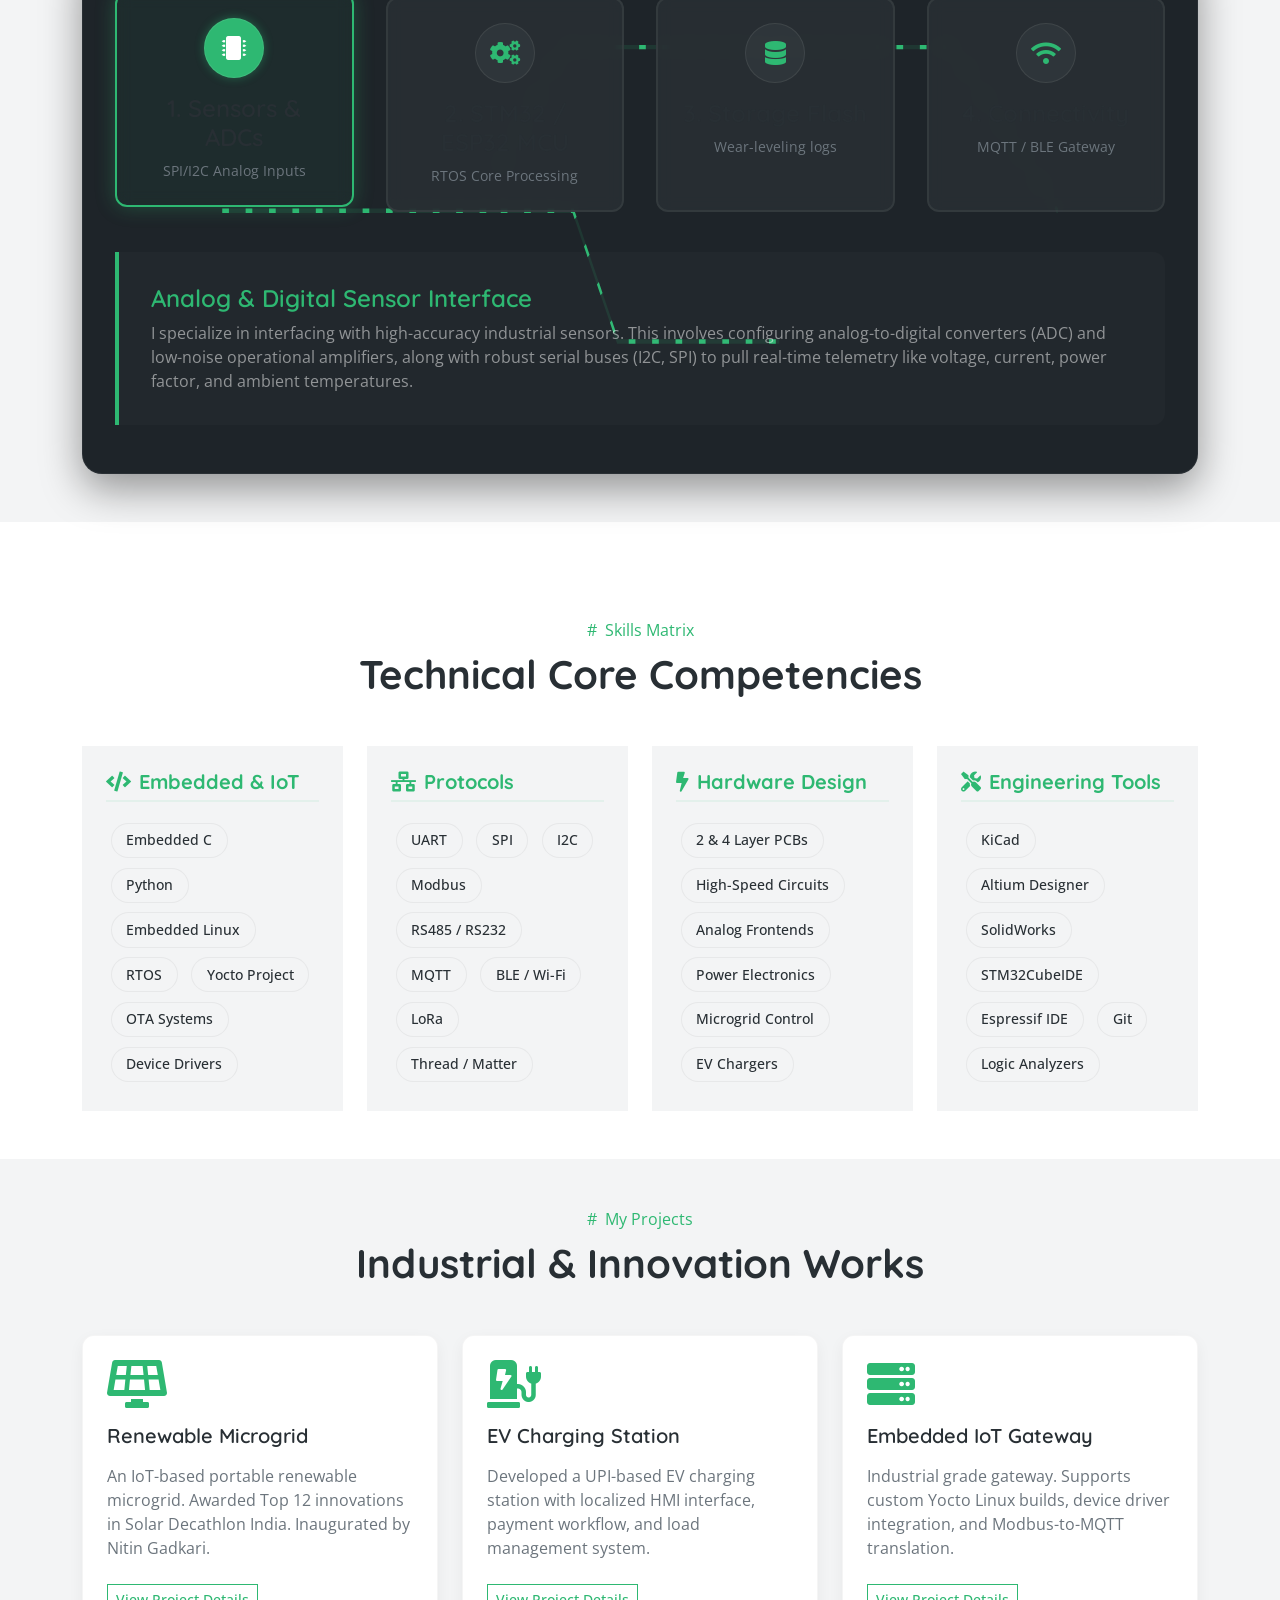
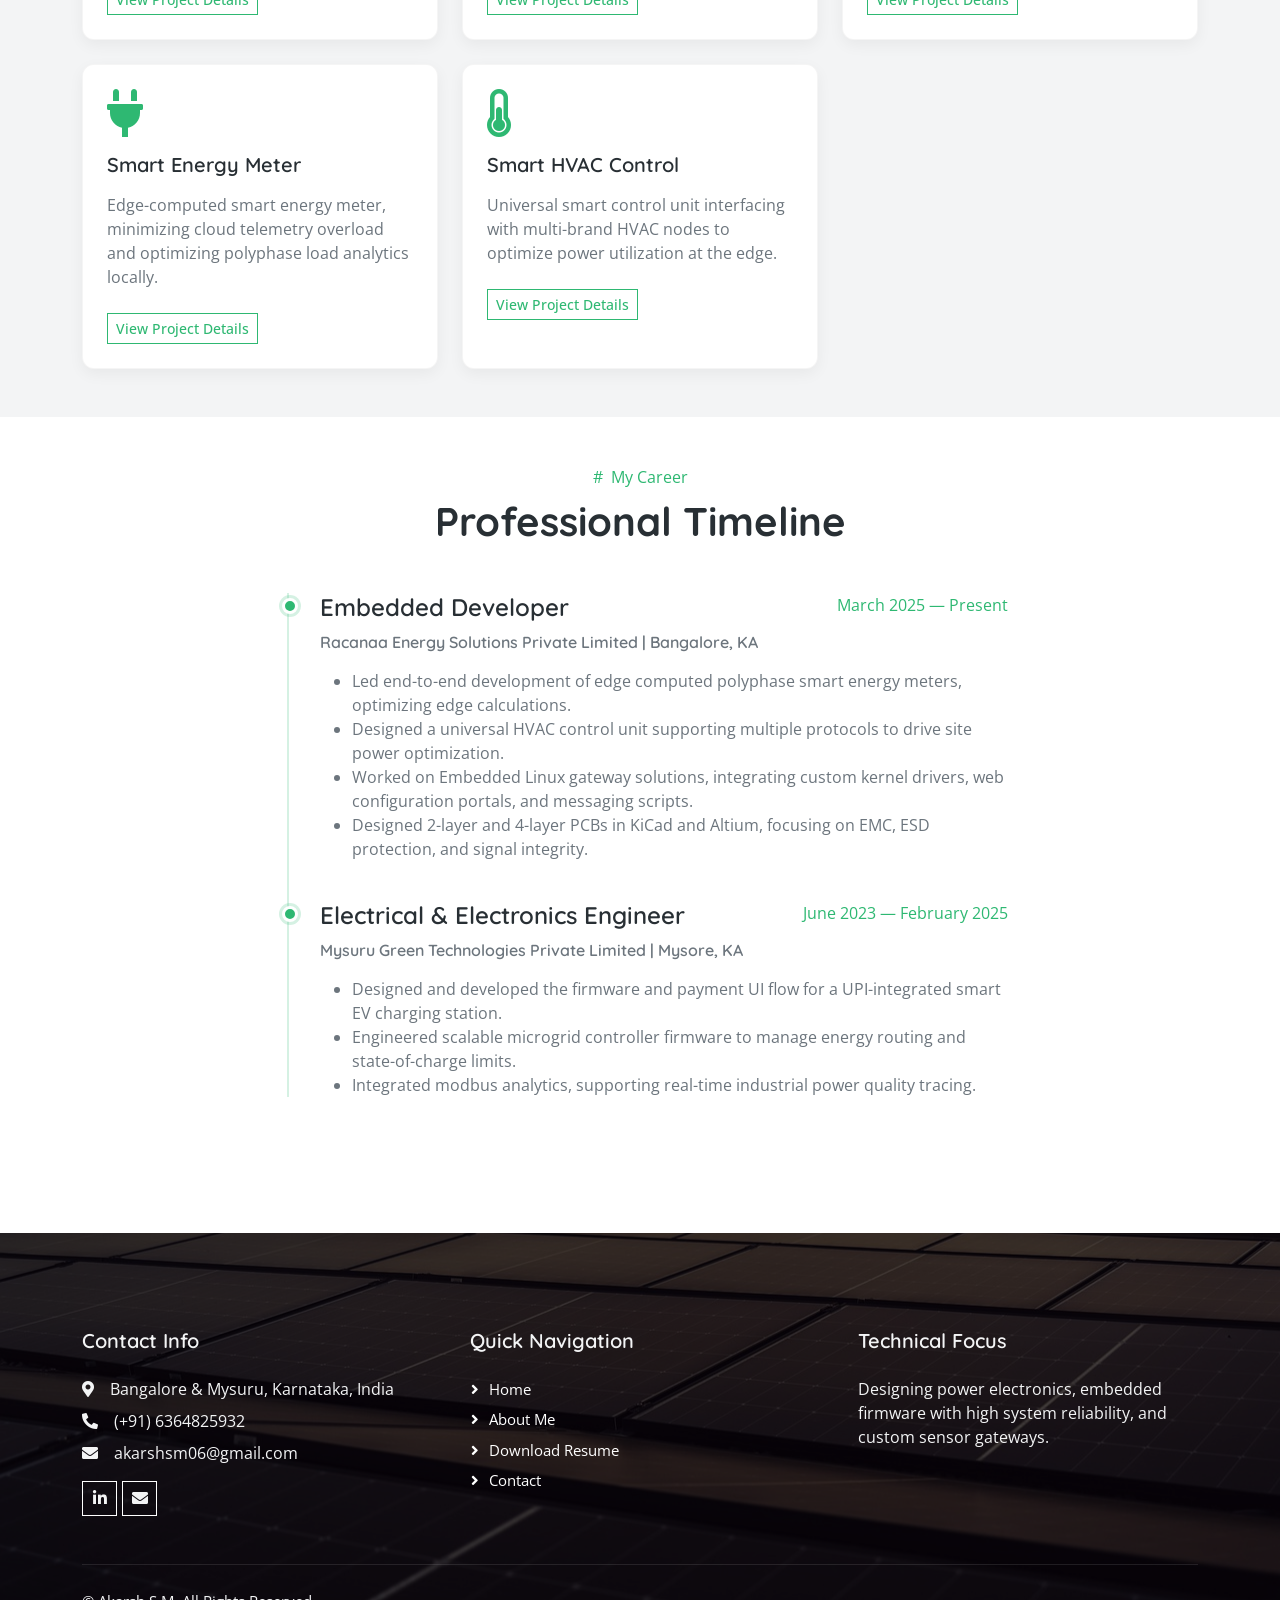
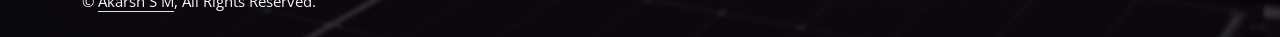
==== commit 644e666b: "Convert template to personal portfolio for Akarsh S M" ====
--- a/index.html
+++ b/index.html
@@ -1,881 +1,443 @@
 <!DOCTYPE html>
 <html lang="en">
-  <head>
-    <meta charset="utf-8" />
-    <title>Zoofari - Zoo & Safari Park Website Template</title>
-    <meta content="width=device-width, initial-scale=1.0" name="viewport" />
-    <meta content="" name="keywords" />
-    <meta content="" name="description" />
-
-    <!-- Favicon -->
-    <link href="img/favicon.ico" rel="icon" />
-
-    <!-- Google Web Fonts -->
-    <link rel="preconnect" href="https://fonts.googleapis.com" />
-    <link rel="preconnect" href="https://fonts.gstatic.com" crossorigin />
-    <link
-      href="https://fonts.googleapis.com/css2?family=Open+Sans:wght@400;500&family=Quicksand:wght@600;700&display=swap"
-      rel="stylesheet"
-    />
-
-    <!-- Icon Font Stylesheet -->
-    <link
-      href="https://cdnjs.cloudflare.com/ajax/libs/font-awesome/5.10.0/css/all.min.css"
-      rel="stylesheet"
-    />
-    <link
-      href="https://cdn.jsdelivr.net/npm/bootstrap-icons@1.4.1/font/bootstrap-icons.css"
-      rel="stylesheet"
-    />
-
-    <!-- Libraries Stylesheet -->
-    <link href="lib/animate/animate.min.css" rel="stylesheet" />
-    <link href="lib/lightbox/css/lightbox.min.css" rel="stylesheet" />
-    <link href="lib/owlcarousel/assets/owl.carousel.min.css" rel="stylesheet" />
-
-    <!-- Customized Bootstrap Stylesheet -->
-    <link href="css/bootstrap.min.css" rel="stylesheet" />
-
-    <!-- Template Stylesheet -->
-    <link href="css/style.css" rel="stylesheet" />
-  </head>
-
-  <body>
-    <!-- Spinner Start -->
-    <div
-      id="spinner"
-      class="show bg-white position-fixed translate-middle w-100 vh-100 top-50 start-50 d-flex align-items-center justify-content-center"
-    >
-      <div
-        class="spinner-border text-primary"
-        style="width: 3rem; height: 3rem"
-        role="status"
-      >
-        <span class="sr-only">Loading...</span>
-      </div>
-    </div>
-    <!-- Spinner End -->
-
-    <!-- Topbar Start -->
-    <div class="container-fluid bg-light p-0 wow fadeIn" data-wow-delay="0.1s">
-      <div class="row gx-0 d-none d-lg-flex">
-        <div class="col-lg-7 px-5 text-start">
-          <div class="h-100 d-inline-flex align-items-center py-3 me-4">
-            <small class="fa fa-map-marker-alt text-primary me-2"></small>
-            <small>123 Street, New York, USA</small>
-          </div>
-          <div class="h-100 d-inline-flex align-items-center py-3">
-            <small class="far fa-clock text-primary me-2"></small>
-            <small>Mon - Fri : 09.00 AM - 09.00 PM</small>
-          </div>
-        </div>
-        <div class="col-lg-5 px-5 text-end">
-          <div class="h-100 d-inline-flex align-items-center py-3 me-4">
-            <small class="fa fa-phone-alt text-primary me-2"></small>
-            <small>+012 345 6789</small>
-          </div>
-          <div class="h-100 d-inline-flex align-items-center">
-            <a class="btn btn-sm-square bg-white text-primary me-1" href=""
-              ><i class="fab fa-facebook-f"></i
-            ></a>
-            <a class="btn btn-sm-square bg-white text-primary me-1" href=""
-              ><i class="fab fa-twitter"></i
-            ></a>
-            <a class="btn btn-sm-square bg-white text-primary me-1" href=""
-              ><i class="fab fa-linkedin-in"></i
-            ></a>
-            <a class="btn btn-sm-square bg-white text-primary me-0" href=""
-              ><i class="fab fa-instagram"></i
-            ></a>
-          </div>
-        </div>
-      </div>
-    </div>
-    <!-- Topbar End -->
-
-    <!-- Navbar Start -->
-    <nav
-      class="navbar navbar-expand-lg bg-white navbar-light sticky-top py-lg-0 px-4 px-lg-5 wow fadeIn"
-      data-wow-delay="0.1s"
-    >
-      <a href="index.html" class="navbar-brand p-0">
-        <img class="img-fluid me-3" src="img/icon/icon-10.png" alt="Icon" />
-        <h1 class="m-0 text-primary">Zoofari</h1>
-      </a>
-      <button
-        type="button"
-        class="navbar-toggler"
-        data-bs-toggle="collapse"
-        data-bs-target="#navbarCollapse"
-      >
-        <span class="navbar-toggler-icon"></span>
-      </button>
-      <div class="collapse navbar-collapse py-4 py-lg-0" id="navbarCollapse">
-        <div class="navbar-nav ms-auto">
-          <a href="index.html" class="nav-item nav-link active">Home</a>
-          <a href="about.html" class="nav-item nav-link">About</a>
-          <a href="service.html" class="nav-item nav-link">Services</a>
-          <div class="nav-item dropdown">
-            <a
-              href="#"
-              class="nav-link dropdown-toggle"
-              data-bs-toggle="dropdown"
-              >Pages</a
-            >
-            <div class="dropdown-menu rounded-0 rounded-bottom m-0">
-              <a href="animal.html" class="dropdown-item">Our Animals</a>
-              <a href="membership.html" class="dropdown-item">Membership</a>
-              <a href="visiting.html" class="dropdown-item">Visiting Hours</a>
-              <a href="testimonial.html" class="dropdown-item">Testimonial</a>
-              <a href="404.html" class="dropdown-item">404 Page</a>
-            </div>
-          </div>
-          <a href="contact.html" class="nav-item nav-link">Contact</a>
-        </div>
-        <a href="" class="btn btn-primary"
-          >Buy Ticket<i class="fa fa-arrow-right ms-3"></i
-        ></a>
-      </div>
-    </nav>
-    <!-- Navbar End -->
-
-    <!-- Header Start -->
-    <div class="container-fluid bg-dark p-0 mb-5">
-      <div class="row g-0 flex-column-reverse flex-lg-row">
-        <div class="col-lg-6 p-0 wow fadeIn" data-wow-delay="0.1s">
-          <div
-            class="header-bg h-100 d-flex flex-column justify-content-center p-5"
-          >
-            <h1 class="display-4 text-light mb-5">
-              Enjoy Wonderful Day With Your Family
-            </h1>
-            <div class="d-flex align-items-center pt-4 animated slideInDown">
-              <a href="" class="btn btn-primary py-sm-3 px-3 px-sm-5 me-5"
-                >Read More</a
-              >
-              <button
-                type="button"
-                class="btn-play"
-                data-bs-toggle="modal"
-                data-src="https://www.youtube.com/embed/DWRcNpR6Kdc"
-                data-bs-target="#videoModal"
-              >
-                <span></span>
-              </button>
-              <h6 class="text-white m-0 ms-4 d-none d-sm-block">Watch Video</h6>
-            </div>
-          </div>
-        </div>
-        <div class="col-lg-6 wow fadeIn" data-wow-delay="0.5s">
-          <div class="owl-carousel header-carousel">
-            <div class="owl-carousel-item">
-              <img class="img-fluid" src="img/carousel-1.jpg" alt="" />
-            </div>
-            <div class="owl-carousel-item">
-              <img class="img-fluid" src="img/carousel-2.jpg" alt="" />
-            </div>
-            <div class="owl-carousel-item">
-              <img class="img-fluid" src="img/carousel-3.jpg" alt="" />
-            </div>
-          </div>
-        </div>
-      </div>
-    </div>
-    <!-- Header End -->
-
-    <!-- Video Modal Start -->
-    <div
-      class="modal modal-video fade"
-      id="videoModal"
-      tabindex="-1"
-      aria-labelledby="exampleModalLabel"
-      aria-hidden="true"
-    >
-      <div class="modal-dialog">
-        <div class="modal-content rounded-0">
-          <div class="modal-header">
-            <h3 class="modal-title" id="exampleModalLabel">Youtube Video</h3>
-            <button
-              type="button"
-              class="btn-close"
-              data-bs-dismiss="modal"
-              aria-label="Close"
-            ></button>
-          </div>
-          <div class="modal-body">
-            <!-- 16:9 aspect ratio -->
-            <div class="ratio ratio-16x9">
-              <iframe
-                class="embed-responsive-item"
-                src=""
-                id="video"
-                allowfullscreen
-                allowscriptaccess="always"
-                allow="autoplay"
-              ></iframe>
-            </div>
-          </div>
-        </div>
-      </div>
-    </div>
-    <!-- Video Modal End -->
-
-    <!-- About Start -->
-    <div class="container-xxl py-5">
-      <div class="container">
-        <div class="row g-5">
-          <div class="col-lg-6 wow fadeInUp" data-wow-delay="0.1s">
-            <p><span class="text-primary me-2">#</span>Welcome To Zoofari</p>
-            <h1 class="display-5 mb-4">
-              Why You Should Visit
-              <span class="text-primary">Zoofari</span> Park!
-            </h1>
-            <p class="mb-4">
-              Stet no et lorem dolor et diam, amet duo ut dolore vero eos. No
-              stet est diam rebum amet diam ipsum. Clita clita labore, dolor duo
-              nonumy clita sit at, sed sit sanctus dolor eos.
-            </p>
-            <h5 class="mb-3">
-              <i class="far fa-check-circle text-primary me-3"></i>Free Car
-              Parking
-            </h5>
-            <h5 class="mb-3">
-              <i class="far fa-check-circle text-primary me-3"></i>Natural
-              Environment
-            </h5>
-            <h5 class="mb-3">
-              <i class="far fa-check-circle text-primary me-3"></i>Professional
-              Guide & Security
-            </h5>
-            <h5 class="mb-3">
-              <i class="far fa-check-circle text-primary me-3"></i>World Best
-              Animals
-            </h5>
-            <a class="btn btn-primary py-3 px-5 mt-3" href="">Read More</a>
-          </div>
-          <div class="col-lg-6 wow fadeInUp" data-wow-delay="0.5s">
-            <div class="img-border">
-              <img class="img-fluid" src="img/about.jpg" alt="" />
-            </div>
-          </div>
-        </div>
-      </div>
-    </div>
-    <!-- About End -->
-
-    <!-- Facts Start -->
-    <div
-      class="container-xxl bg-primary facts my-5 py-5 wow fadeInUp"
-      data-wow-delay="0.1s"
-    >
-      <div class="container py-5">
-        <div class="row g-4">
-          <div
-            class="col-md-6 col-lg-3 text-center wow fadeIn"
-            data-wow-delay="0.1s"
-          >
-            <i class="fa fa-paw fa-3x text-primary mb-3"></i>
-            <h1 class="text-white mb-2" data-toggle="counter-up">12345</h1>
-            <p class="text-white mb-0">Total Animal</p>
-          </div>
-          <div
-            class="col-md-6 col-lg-3 text-center wow fadeIn"
-            data-wow-delay="0.3s"
-          >
-            <i class="fa fa-users fa-3x text-primary mb-3"></i>
-            <h1 class="text-white mb-2" data-toggle="counter-up">12345</h1>
-            <p class="text-white mb-0">Daily Vigitors</p>
-          </div>
-          <div
-            class="col-md-6 col-lg-3 text-center wow fadeIn"
-            data-wow-delay="0.5s"
-          >
-            <i class="fa fa-certificate fa-3x text-primary mb-3"></i>
-            <h1 class="text-white mb-2" data-toggle="counter-up">12345</h1>
-            <p class="text-white mb-0">Total Membership</p>
-          </div>
-          <div
-            class="col-md-6 col-lg-3 text-center wow fadeIn"
-            data-wow-delay="0.7s"
-          >
-            <i class="fa fa-shield-alt fa-3x text-primary mb-3"></i>
-            <h1 class="text-white mb-2" data-toggle="counter-up">12345</h1>
-            <p class="text-white mb-0">Save Wild Life</p>
-          </div>
-        </div>
-      </div>
-    </div>
-    <!-- Facts End -->
-
-    <!-- Service Start -->
-    <div class="container-xxl py-5">
-      <div class="container">
-        <div class="row g-5 mb-5 wow fadeInUp" data-wow-delay="0.1s">
-          <div class="col-lg-6">
-            <p><span class="text-primary me-2">#</span>Our Services</p>
-            <h1 class="display-5 mb-0">
-              Special Services For
-              <span class="text-primary">Zoofari</span> Visitors
-            </h1>
-          </div>
-          <div class="col-lg-6">
-            <div
-              class="bg-primary h-100 d-flex align-items-center py-4 px-4 px-sm-5"
-            >
-              <i class="fa fa-3x fa-mobile-alt text-white"></i>
-              <div class="ms-4">
-                <p class="text-white mb-0">Call for more info</p>
-                <h2 class="text-white mb-0">+012 345 6789</h2>
+
+<head>
+  <meta charset="utf-8" />
+  <title>Akarsh S M - Embedded & IoT Systems Engineer</title>
+  <meta content="width=device-width, initial-scale=1.0" name="viewport" />
+  <meta content="Embedded Linux, RTOS, PCB Design, IoT Gateway, STM32, ESP32, Yocto Project, KiCad" name="keywords" />
+  <meta content="Portfolio of Akarsh S M, Embedded Systems & IoT Engineer with 3+ years of experience in hardware, firmware, and low-level driver development." name="description" />
+
+  <!-- Favicon -->
+  <link href="img/favicon.ico" rel="icon" />
+
+  <!-- Google Web Fonts -->
+  <link rel="preconnect" href="https://fonts.googleapis.com" />
+  <link rel="preconnect" href="https://fonts.gstatic.com" crossorigin />
+  <link href="https://fonts.googleapis.com/css2?family=Open+Sans:wght@400;500&family=Quicksand:wght@600;700&display=swap" rel="stylesheet" />
+
+  <!-- Icon Font Stylesheet -->
+  <link href="https://cdnjs.cloudflare.com/ajax/libs/font-awesome/5.10.0/css/all.min.css" rel="stylesheet" />
+  <link href="https://cdn.jsdelivr.net/npm/bootstrap-icons@1.4.1/font/bootstrap-icons.css" rel="stylesheet" />
+
+  <!-- Libraries Stylesheet -->
+  <link href="lib/animate/animate.min.css" rel="stylesheet" />
+  <link href="lib/lightbox/css/lightbox.min.css" rel="stylesheet" />
+
+  <!-- Customized Bootstrap Stylesheet -->
+  <link href="css/bootstrap.min.css" rel="stylesheet" />
+
+  <!-- Template Stylesheet -->
+  <link href="css/style.css" rel="stylesheet" />
+</head>
+
+<body>
+  <!-- Spinner Start -->
+  <div id="spinner" class="show bg-white position-fixed translate-middle w-100 vh-100 top-50 start-50 d-flex align-items-center justify-content-center">
+    <div class="spinner-border text-primary" style="width: 3rem; height: 3rem" role="status">
+      <span class="sr-only">Loading...</span>
+    </div>
+  </div>
+  <!-- Spinner End -->
+
+  <!-- Navbar Start -->
+  <nav class="navbar navbar-expand-lg bg-white navbar-light sticky-top py-lg-0 px-4 px-lg-5 wow fadeIn" data-wow-delay="0.1s">
+    <a href="index.html" class="navbar-brand p-0">
+      <i class="fa fa-microchip text-primary me-2 fs-3"></i>
+      <h1 class="m-0 text-primary" style="font-size: 1.6rem; letter-spacing: 0.5px;">Akarsh S M</h1>
+    </a>
+    <button type="button" class="navbar-toggler" data-bs-toggle="collapse" data-bs-target="#navbarCollapse">
+      <span class="navbar-toggler-icon"></span>
+    </button>
+    <div class="collapse navbar-collapse py-4 py-lg-0" id="navbarCollapse">
+      <div class="navbar-nav ms-auto">
+        <a href="index.html" class="nav-item nav-link active">Home</a>
+        <a href="about.html" class="nav-item nav-link">About</a>
+        <div class="nav-item dropdown">
+          <a href="#" class="nav-link dropdown-toggle" data-bs-toggle="dropdown">Projects</a>
+          <div class="dropdown-menu rounded-0 rounded-bottom m-0">
+            <a href="portable-renewable-microgrid.html" class="dropdown-item">Renewable Microgrid</a>
+            <a href="smart-energy-meter.html" class="dropdown-item">Smart Energy Meter</a>
+            <a href="smart-hvac-control.html" class="dropdown-item">Smart HVAC Control</a>
+            <a href="ev-charging-station.html" class="dropdown-item">EV Charging Station</a>
+            <a href="iot-gateway.html" class="dropdown-item">Embedded IoT Gateway</a>
+          </div>
+        </div>
+        <a href="Resume_26_ats_embeded (1).pdf" class="nav-item nav-link" target="_blank">Resume</a>
+        <a href="contact.html" class="nav-item nav-link">Contact</a>
+      </div>
+    </div>
+  </nav>
+  <!-- Navbar End -->
+
+  <!-- Hero Header Start -->
+  <div class="container-fluid bg-dark p-0 mb-5 text-light">
+    <div class="row g-0 flex-column-reverse flex-lg-row align-items-center">
+      <div class="col-lg-6 p-5 wow fadeIn" data-wow-delay="0.1s">
+        <div class="h-100 d-flex flex-column justify-content-center p-3">
+          <h6 class="text-primary text-uppercase mb-2" style="letter-spacing: 2px;">Embedded Systems & IoT</h6>
+          <h1 class="display-4 text-light mb-4">
+            Akarsh S M
+          </h1>
+          <p class="fs-5 mb-4 text-light-50">
+            Building reliable, hardware-software co-designed solutions. Specializing in Embedded Linux, RTOS firmware development, and high-speed multilayer PCB design.
+          </p>
+          <div class="d-flex flex-wrap pt-2 animated slideInDown">
+            <a href="contact.html" class="btn btn-primary py-3 px-5 me-3 mb-3">Get in Touch</a>
+            <a href="Resume_26_ats_embeded (1).pdf" target="_blank" class="btn btn-outline-light py-3 px-5 mb-3">View Resume</a>
+          </div>
+        </div>
+      </div>
+      <div class="col-lg-6 p-4 wow fadeIn" data-wow-delay="0.3s">
+        <div class="circuit-container">
+          <canvas id="circuit-canvas"></canvas>
+        </div>
+      </div>
+    </div>
+  </div>
+  <!-- Hero Header End -->
+
+  <!-- About Section Start -->
+  <div class="container-xxl py-5">
+    <div class="container">
+      <div class="row g-5 align-items-center">
+        <div class="col-lg-6 wow fadeInUp" data-wow-delay="0.1s">
+          <div class="img-border">
+            <img class="img-fluid rounded" src="img/profile.png" alt="Akarsh S M" />
+          </div>
+        </div>
+        <div class="col-lg-6 wow fadeInUp" data-wow-delay="0.3s">
+          <p class="text-primary mb-2"><span class="me-2">#</span>About Me</p>
+          <h1 class="display-6 mb-4">Embedded Engineer & Hardware Designer</h1>
+          <p class="mb-4">
+            I am an Embedded Systems Engineer with 3+ years of experience across all stages of product design. I bridge the gap between complex hardware configurations and high-efficiency firmware architectures.
+          </p>
+          <p class="mb-4">
+            My experience spans RTOS device driver development, customized Embedded Linux Yocto builds, and multi-layer high-frequency PCB board designs. I focus on optimizing telemetry data integrity and local edge-computation to reduce cloud dependence.
+          </p>
+          <div class="row g-3 mb-4">
+            <div class="col-sm-6">
+              <h5><i class="far fa-check-circle text-primary me-3"></i>3+ Years Experience</h5>
+            </div>
+            <div class="col-sm-6">
+              <h5><i class="far fa-check-circle text-primary me-3"></i>RTOS & Linux Kernels</h5>
+            </div>
+            <div class="col-sm-6">
+              <h5><i class="far fa-check-circle text-primary me-3"></i>Multilayer PCB Design</h5>
+            </div>
+            <div class="col-sm-6">
+              <h5><i class="far fa-check-circle text-primary me-3"></i>Telemetry Protocols</h5>
+            </div>
+          </div>
+          <a class="btn btn-primary py-3 px-5" href="about.html">Read More About Me</a>
+        </div>
+      </div>
+    </div>
+  </div>
+  <!-- About Section End -->
+
+  <!-- PCB Systems Architecture Start -->
+  <div class="container-xxl py-5 bg-light rounded my-5">
+    <div class="container">
+      <div class="text-center mx-auto mb-5 wow fadeInUp" data-wow-delay="0.1s" style="max-width: 600px;">
+        <p class="text-primary mb-2"><span class="me-2">#</span>Interactive PCB Flow</p>
+        <h1 class="display-6 mb-0">Hardware-Firmware Integration Flow</h1>
+      </div>
+      <div class="pcb-container text-light wow fadeInUp" data-wow-delay="0.2s">
+        <!-- SVG Connecting Traces -->
+        <svg class="pcb-svg-lines d-none d-lg-block" viewBox="0 0 1000 240" preserveAspectRatio="none">
+          <!-- Sensor to MCU -->
+          <path class="trace-line" d="M 125 120 L 375 120" />
+          <path class="pulse-line" d="M 125 120 L 375 120" />
+          
+          <!-- MCU to Memory (S-Curve) -->
+          <path class="trace-line" d="M 375 120 L 440 120 L 480 180 L 625 180" />
+          <path class="pulse-line" d="M 375 120 L 440 120 L 480 180 L 625 180" />
+          
+          <!-- MCU to Wireless (45 degree Routing) -->
+          <path class="trace-line" d="M 375 100 L 430 45 L 780 45 L 875 120" />
+          <path class="pulse-line" d="M 375 100 L 430 45 L 780 45 L 875 120" />
+        </svg>
+
+        <div class="pcb-grid">
+          <div class="pcb-block active" id="pcb-sensors">
+            <div class="pcb-icon-wrapper"><i class="fa fa-microchip"></i></div>
+            <h4>1. Sensors & ADCs</h4>
+            <p class="small text-muted mb-0">SPI/I2C Analog Inputs</p>
+          </div>
+          <div class="pcb-block" id="pcb-mcu">
+            <div class="pcb-icon-wrapper"><i class="fa fa-cogs"></i></div>
+            <h4>2. STM32 / ESP32 MCU</h4>
+            <p class="small text-muted mb-0">RTOS Core Processing</p>
+          </div>
+          <div class="pcb-block" id="pcb-memory">
+            <div class="pcb-icon-wrapper"><i class="fa fa-database"></i></div>
+            <h4>3. Storage Flash</h4>
+            <p class="small text-muted mb-0">Wear-leveling logs</p>
+          </div>
+          <div class="pcb-block" id="pcb-wireless">
+            <div class="pcb-icon-wrapper"><i class="fa fa-wifi"></i></div>
+            <h4>4. Connectivity</h4>
+            <p class="small text-muted mb-0">MQTT / BLE Gateway</p>
+          </div>
+        </div>
+
+        <div class="pcb-info-display">
+          <h4 id="pcb-info-title" class="text-primary">Analog & Digital Sensor Interface</h4>
+          <p id="pcb-info-text" class="mb-0 text-white-50">
+            I specialize in interfacing with high-accuracy industrial sensors. This involves configuring analog-to-digital converters (ADC) and low-noise operational amplifiers, along with robust serial buses (I2C, SPI) to pull real-time telemetry like voltage, current, power factor, and ambient temperatures.
+          </p>
+        </div>
+      </div>
+    </div>
+  </div>
+  <!-- PCB Systems Architecture End -->
+
+  <!-- Skills Section Start -->
+  <div class="container-xxl py-5">
+    <div class="container">
+      <div class="text-center mx-auto mb-5 wow fadeInUp" data-wow-delay="0.1s" style="max-width: 600px;">
+        <p class="text-primary mb-2"><span class="me-2">#</span>Skills Matrix</p>
+        <h1 class="display-6 mb-0">Technical Core Competencies</h1>
+      </div>
+      <div class="row g-4">
+        <div class="col-md-6 col-lg-3 wow fadeInUp" data-wow-delay="0.1s">
+          <div class="p-4 bg-light rounded h-100">
+            <h5 class="skill-category-title mb-3"><i class="fa fa-code text-primary me-2"></i>Embedded & IoT</h5>
+            <span class="skill-badge">Embedded C</span>
+            <span class="skill-badge">Python</span>
+            <span class="skill-badge">Embedded Linux</span>
+            <span class="skill-badge">RTOS</span>
+            <span class="skill-badge">Yocto Project</span>
+            <span class="skill-badge">OTA Systems</span>
+            <span class="skill-badge">Device Drivers</span>
+          </div>
+        </div>
+        <div class="col-md-6 col-lg-3 wow fadeInUp" data-wow-delay="0.3s">
+          <div class="p-4 bg-light rounded h-100">
+            <h5 class="skill-category-title mb-3"><i class="fa fa-network-wired text-primary me-2"></i>Protocols</h5>
+            <span class="skill-badge">UART</span>
+            <span class="skill-badge">SPI</span>
+            <span class="skill-badge">I2C</span>
+            <span class="skill-badge">Modbus</span>
+            <span class="skill-badge">RS485 / RS232</span>
+            <span class="skill-badge">MQTT</span>
+            <span class="skill-badge">BLE / Wi-Fi</span>
+            <span class="skill-badge">LoRa</span>
+            <span class="skill-badge">Thread / Matter</span>
+          </div>
+        </div>
+        <div class="col-md-6 col-lg-3 wow fadeInUp" data-wow-delay="0.5s">
+          <div class="p-4 bg-light rounded h-100">
+            <h5 class="skill-category-title mb-3"><i class="fa fa-bolt text-primary me-2"></i>Hardware Design</h5>
+            <span class="skill-badge">2 & 4 Layer PCBs</span>
+            <span class="skill-badge">High-Speed Circuits</span>
+            <span class="skill-badge">Analog Frontends</span>
+            <span class="skill-badge">Power Electronics</span>
+            <span class="skill-badge">Microgrid Control</span>
+            <span class="skill-badge">EV Chargers</span>
+          </div>
+        </div>
+        <div class="col-md-6 col-lg-3 wow fadeInUp" data-wow-delay="0.7s">
+          <div class="p-4 bg-light rounded h-100">
+            <h5 class="skill-category-title mb-3"><i class="fa fa-tools text-primary me-2"></i>Engineering Tools</h5>
+            <span class="skill-badge">KiCad</span>
+            <span class="skill-badge">Altium Designer</span>
+            <span class="skill-badge">SolidWorks</span>
+            <span class="skill-badge">STM32CubeIDE</span>
+            <span class="skill-badge">Espressif IDE</span>
+            <span class="skill-badge">Git</span>
+            <span class="skill-badge">Logic Analyzers</span>
+          </div>
+        </div>
+      </div>
+    </div>
+  </div>
+  <!-- Skills Section End -->
+
+  <!-- Projects Section Start -->
+  <div class="container-xxl py-5 bg-light rounded">
+    <div class="container">
+      <div class="text-center mx-auto mb-5 wow fadeInUp" data-wow-delay="0.1s" style="max-width: 600px;">
+        <p class="text-primary mb-2"><span class="me-2">#</span>My Projects</p>
+        <h1 class="display-6 mb-0">Industrial & Innovation Works</h1>
+      </div>
+      <div class="row g-4">
+        <!-- Project 1 -->
+        <div class="col-lg-4 col-md-6 wow fadeInUp" data-wow-delay="0.1s">
+          <div class="bg-white project-card">
+            <div class="p-4">
+              <i class="fa fa-3x fa-solar-panel text-primary mb-3"></i>
+              <h5 class="mb-3">Renewable Microgrid</h5>
+              <p class="card-text text-muted">
+                An IoT-based portable renewable microgrid. Awarded Top 12 innovations in Solar Decathlon India. Inaugurated by Nitin Gadkari.
+              </p>
+              <a href="portable-renewable-microgrid.html" class="btn btn-sm btn-outline-primary mt-2">View Project Details</a>
+            </div>
+          </div>
+        </div>
+        <!-- Project 2 -->
+        <div class="col-lg-4 col-md-6 wow fadeInUp" data-wow-delay="0.3s">
+          <div class="bg-white project-card">
+            <div class="p-4">
+              <i class="fa fa-3x fa-charging-station text-primary mb-3"></i>
+              <h5 class="mb-3">EV Charging Station</h5>
+              <p class="card-text text-muted">
+                Developed a UPI-based EV charging station with localized HMI interface, payment workflow, and load management system.
+              </p>
+              <a href="ev-charging-station.html" class="btn btn-sm btn-outline-primary mt-2">View Project Details</a>
+            </div>
+          </div>
+        </div>
+        <!-- Project 3 -->
+        <div class="col-lg-4 col-md-6 wow fadeInUp" data-wow-delay="0.5s">
+          <div class="bg-white project-card">
+            <div class="p-4">
+              <i class="fa fa-3x fa-server text-primary mb-3"></i>
+              <h5 class="mb-3">Embedded IoT Gateway</h5>
+              <p class="card-text text-muted">
+                Industrial grade gateway. Supports custom Yocto Linux builds, device driver integration, and Modbus-to-MQTT translation.
+              </p>
+              <a href="iot-gateway.html" class="btn btn-sm btn-outline-primary mt-2">View Project Details</a>
+            </div>
+          </div>
+        </div>
+        <!-- Project 4 -->
+        <div class="col-lg-4 col-md-6 wow fadeInUp" data-wow-delay="0.1s">
+          <div class="bg-white project-card">
+            <div class="p-4">
+              <i class="fa fa-3x fa-plug text-primary mb-3"></i>
+              <h5 class="mb-3">Smart Energy Meter</h5>
+              <p class="card-text text-muted">
+                Edge-computed smart energy meter, minimizing cloud telemetry overload and optimizing polyphase load analytics locally.
+              </p>
+              <a href="smart-energy-meter.html" class="btn btn-sm btn-outline-primary mt-2">View Project Details</a>
+            </div>
+          </div>
+        </div>
+        <!-- Project 5 -->
+        <div class="col-lg-4 col-md-6 wow fadeInUp" data-wow-delay="0.3s">
+          <div class="bg-white project-card">
+            <div class="p-4">
+              <i class="fa fa-3x fa-thermometer-half text-primary mb-3"></i>
+              <h5 class="mb-3">Smart HVAC Control</h5>
+              <p class="card-text text-muted">
+                Universal smart control unit interfacing with multi-brand HVAC nodes to optimize power utilization at the edge.
+              </p>
+              <a href="smart-hvac-control.html" class="btn btn-sm btn-outline-primary mt-2">View Project Details</a>
+            </div>
+          </div>
+        </div>
+      </div>
+    </div>
+  </div>
+  <!-- Projects Section End -->
+
+  <!-- Professional Experience Timeline Start -->
+  <div class="container-xxl py-5">
+    <div class="container">
+      <div class="text-center mx-auto mb-5 wow fadeInUp" data-wow-delay="0.1s" style="max-width: 600px;">
+        <p class="text-primary mb-2"><span class="me-2">#</span>My Career</p>
+        <h1 class="display-6 mb-0">Professional Timeline</h1>
+      </div>
+      <div class="row">
+        <div class="col-lg-8 mx-auto wow fadeInUp" data-wow-delay="0.2s">
+          <div class="timeline">
+            <!-- Job 1 -->
+            <div class="timeline-item">
+              <div class="d-flex justify-content-between flex-wrap mb-2">
+                <h4 class="mb-1 text-dark">Embedded Developer</h4>
+                <span class="text-primary font-weight-bold">March 2025 — Present</span>
               </div>
-            </div>
-          </div>
-        </div>
-        <div class="row gy-5 gx-4">
-          <div
-            class="col-lg-3 col-md-4 col-sm-6 wow fadeInUp"
-            data-wow-delay="0.1s"
-          >
-            <img class="img-fluid mb-3" src="img/icon/icon-2.png" alt="Icon" />
-            <h5 class="mb-3">Car Parking</h5>
-            <span
-              >Erat ipsum justo amet duo et elitr dolor, est duo duo eos lorem
-              sed diam stet diam sed stet.</span
-            >
-          </div>
-          <div
-            class="col-lg-3 col-md-4 col-sm-6 wow fadeInUp"
-            data-wow-delay="0.3s"
-          >
-            <img class="img-fluid mb-3" src="img/icon/icon-3.png" alt="Icon" />
-            <h5 class="mb-3">Animal Photos</h5>
-            <span
-              >Erat ipsum justo amet duo et elitr dolor, est duo duo eos lorem
-              sed diam stet diam sed stet.</span
-            >
-          </div>
-          <div
-            class="col-lg-3 col-md-4 col-sm-6 wow fadeInUp"
-            data-wow-delay="0.5s"
-          >
-            <img class="img-fluid mb-3" src="img/icon/icon-4.png" alt="Icon" />
-            <h5 class="mb-3">Guide Services</h5>
-            <span
-              >Erat ipsum justo amet duo et elitr dolor, est duo duo eos lorem
-              sed diam stet diam sed stet.</span
-            >
-          </div>
-          <div
-            class="col-lg-3 col-md-4 col-sm-6 wow fadeInUp"
-            data-wow-delay="0.7s"
-          >
-            <img class="img-fluid mb-3" src="img/icon/icon-5.png" alt="Icon" />
-            <h5 class="mb-3">Food & Beverages</h5>
-            <span
-              >Erat ipsum justo amet duo et elitr dolor, est duo duo eos lorem
-              sed diam stet diam sed stet.</span
-            >
-          </div>
-          <div
-            class="col-lg-3 col-md-4 col-sm-6 wow fadeInUp"
-            data-wow-delay="0.1s"
-          >
-            <img class="img-fluid mb-3" src="img/icon/icon-6.png" alt="Icon" />
-            <h5 class="mb-3">Zoo Shopping</h5>
-            <span
-              >Erat ipsum justo amet duo et elitr dolor, est duo duo eos lorem
-              sed diam stet diam sed stet.</span
-            >
-          </div>
-          <div
-            class="col-lg-3 col-md-4 col-sm-6 wow fadeInUp"
-            data-wow-delay="0.3s"
-          >
-            <img class="img-fluid mb-3" src="img/icon/icon-7.png" alt="Icon" />
-            <h5 class="mb-3">Free Hi Speed Wi-Fi</h5>
-            <span
-              >Erat ipsum justo amet duo et elitr dolor, est duo duo eos lorem
-              sed diam stet diam sed stet.</span
-            >
-          </div>
-          <div
-            class="col-lg-3 col-md-4 col-sm-6 wow fadeInUp"
-            data-wow-delay="0.5s"
-          >
-            <img class="img-fluid mb-3" src="img/icon/icon-8.png" alt="Icon" />
-            <h5 class="mb-3">Play Ground</h5>
-            <span
-              >Erat ipsum justo amet duo et elitr dolor, est duo duo eos lorem
-              sed diam stet diam sed stet.</span
-            >
-          </div>
-          <div
-            class="col-lg-3 col-md-4 col-sm-6 wow fadeInUp"
-            data-wow-delay="0.7s"
-          >
-            <img class="img-fluid mb-3" src="img/icon/icon-9.png" alt="Icon" />
-            <h5 class="mb-3">Rest House</h5>
-            <span
-              >Erat ipsum justo amet duo et elitr dolor, est duo duo eos lorem
-              sed diam stet diam sed stet.</span
-            >
-          </div>
-        </div>
-      </div>
-    </div>
-    <!-- Service End -->
-
-    <!-- Animal Start -->
-    <div class="container-xxl py-5">
-      <div class="container">
-        <div
-          class="row g-5 mb-5 align-items-end wow fadeInUp"
-          data-wow-delay="0.1s"
-        >
-          <div class="col-lg-6">
-            <p><span class="text-primary me-2">#</span>Our Animals</p>
-            <h1 class="display-5 mb-0">
-              Let`s See Our <span class="text-primary">Zoofari</span> Awsome
-              Animals
-            </h1>
-          </div>
-          <div class="col-lg-6 text-lg-end">
-            <a class="btn btn-primary py-3 px-5" href=""
-              >Explore More Animals</a
-            >
-          </div>
-        </div>
-        <div class="row g-4">
-          <div class="col-lg-4 col-md-6 wow fadeInUp" data-wow-delay="0.1s">
-            <div class="row g-4">
-              <div class="col-12">
-                <a
-                  class="animal-item"
-                  href="img/animal-md-1.jpg"
-                  data-lightbox="animal"
-                >
-                  <div class="position-relative">
-                    <img class="img-fluid" src="img/animal-md-1.jpg" alt="" />
-                    <div class="animal-text p-4">
-                      <p class="text-white small text-uppercase mb-0">Animal</p>
-                      <h5 class="text-white mb-0">Elephant</h5>
-                    </div>
-                  </div>
-                </a>
+              <h6 class="text-muted mb-3">Racanaa Energy Solutions Private Limited | Bangalore, KA</h6>
+              <ul class="text-muted pl-3">
+                <li>Led end-to-end development of edge computed polyphase smart energy meters, optimizing edge calculations.</li>
+                <li>Designed a universal HVAC control unit supporting multiple protocols to drive site power optimization.</li>
+                <li>Worked on Embedded Linux gateway solutions, integrating custom kernel drivers, web configuration portals, and messaging scripts.</li>
+                <li>Designed 2-layer and 4-layer PCBs in KiCad and Altium, focusing on EMC, ESD protection, and signal integrity.</li>
+              </ul>
+            </div>
+            <!-- Job 2 -->
+            <div class="timeline-item">
+              <div class="d-flex justify-content-between flex-wrap mb-2">
+                <h4 class="mb-1 text-dark">Electrical & Electronics Engineer</h4>
+                <span class="text-primary font-weight-bold">June 2023 — February 2025</span>
               </div>
-              <div class="col-12">
-                <a
-                  class="animal-item"
-                  href="img/animal-lg-1.jpg"
-                  data-lightbox="animal"
-                >
-                  <div class="position-relative">
-                    <img class="img-fluid" src="img/animal-lg-1.jpg" alt="" />
-                    <div class="animal-text p-4">
-                      <p class="text-white small text-uppercase mb-0">Animal</p>
-                      <h5 class="text-white mb-0">Elephant</h5>
-                    </div>
-                  </div>
-                </a>
-              </div>
-            </div>
-          </div>
-          <div class="col-lg-4 col-md-6 wow fadeInUp" data-wow-delay="0.3s">
-            <div class="row g-4">
-              <div class="col-12">
-                <a
-                  class="animal-item"
-                  href="img/animal-lg-2.jpg"
-                  data-lightbox="animal"
-                >
-                  <div class="position-relative">
-                    <img class="img-fluid" src="img/animal-lg-2.jpg" alt="" />
-                    <div class="animal-text p-4">
-                      <p class="text-white small text-uppercase mb-0">Animal</p>
-                      <h5 class="text-white mb-0">Elephant</h5>
-                    </div>
-                  </div>
-                </a>
-              </div>
-              <div class="col-12">
-                <a
-                  class="animal-item"
-                  href="img/animal-md-2.jpg"
-                  data-lightbox="animal"
-                >
-                  <div class="position-relative">
-                    <img class="img-fluid" src="img/animal-md-2.jpg" alt="" />
-                    <div class="animal-text p-4">
-                      <p class="text-white small text-uppercase mb-0">Animal</p>
-                      <h5 class="text-white mb-0">Elephant</h5>
-                    </div>
-                  </div>
-                </a>
-              </div>
-            </div>
-          </div>
-          <div class="col-lg-4 col-md-6 wow fadeInUp" data-wow-delay="0.5s">
-            <div class="row g-4">
-              <div class="col-12">
-                <a
-                  class="animal-item"
-                  href="img/animal-md-3.jpg"
-                  data-lightbox="animal"
-                >
-                  <div class="position-relative">
-                    <img class="img-fluid" src="img/animal-md-3.jpg" alt="" />
-                    <div class="animal-text p-4">
-                      <p class="text-white small text-uppercase mb-0">Animal</p>
-                      <h5 class="text-white mb-0">Elephant</h5>
-                    </div>
-                  </div>
-                </a>
-              </div>
-              <div class="col-12">
-                <a
-                  class="animal-item"
-                  href="img/animal-lg-3.jpg"
-                  data-lightbox="animal"
-                >
-                  <div class="position-relative">
-                    <img class="img-fluid" src="img/animal-lg-3.jpg" alt="" />
-                    <div class="animal-text p-4">
-                      <p class="text-white small text-uppercase mb-0">Animal</p>
-                      <h5 class="text-white mb-0">Elephant</h5>
-                    </div>
-                  </div>
-                </a>
-              </div>
-            </div>
-          </div>
-        </div>
-      </div>
-    </div>
-    <!-- Animal End -->
-
-    <!-- Visiting Hours Start -->
-    <div
-      class="container-xxl bg-primary visiting-hours my-5 py-5 wow fadeInUp"
-      data-wow-delay="0.1s"
-    >
-      <div class="container py-5">
-        <div class="row g-5">
-          <div class="col-md-6 wow fadeIn" data-wow-delay="0.3s">
-            <h1 class="display-6 text-white mb-5">Visiting Hours</h1>
-            <ul class="list-group list-group-flush">
-              <li class="list-group-item">
-                <span>Monday</span>
-                <span>9:00AM - 6:00PM</span>
-              </li>
-              <li class="list-group-item">
-                <span>Tuesday</span>
-                <span>9:00AM - 6:00PM</span>
-              </li>
-              <li class="list-group-item">
-                <span>Wednesday</span>
-                <span>9:00AM - 6:00PM</span>
-              </li>
-              <li class="list-group-item">
-                <span>Thursday</span>
-                <span>9:00AM - 6:00PM</span>
-              </li>
-              <li class="list-group-item">
-                <span>Friday</span>
-                <span>9:00AM - 6:00PM</span>
-              </li>
-              <li class="list-group-item">
-                <span>Saturday</span>
-                <span>9:00AM - 6:00PM</span>
-              </li>
-              <li class="list-group-item">
-                <span>Sunday</span>
-                <span>Closed</span>
-              </li>
-            </ul>
-          </div>
-          <div class="col-md-6 text-light wow fadeIn" data-wow-delay="0.5s">
-            <h1 class="display-6 text-white mb-5">Contact Info</h1>
-            <table class="table">
-              <tbody>
-                <tr>
-                  <td>Office</td>
-                  <td>123 Street, New York, USA</td>
-                </tr>
-                <tr>
-                  <td>Zoo</td>
-                  <td>123 Street, New York, USA</td>
-                </tr>
-                <tr>
-                  <td>Ticket</td>
-                  <td>
-                    <p class="mb-2">+012 345 6789</p>
-                    <p class="mb-0">ticket@example.com</p>
-                  </td>
-                </tr>
-                <tr>
-                  <td>Support</td>
-                  <td>
-                    <p class="mb-2">+012 345 6789</p>
-                    <p class="mb-0">support@example.com</p>
-                  </td>
-                </tr>
-              </tbody>
-            </table>
-          </div>
-        </div>
-      </div>
-    </div>
-    <!-- Visiting Hours End -->
-
-    <!-- Membership Start -->
-    <div class="container-xxl py-5">
-      <div class="container">
-        <div
-          class="row g-5 mb-5 align-items-end wow fadeInUp"
-          data-wow-delay="0.1s"
-        >
-          <div class="col-lg-6">
-            <p><span class="text-primary me-2">#</span>Membership</p>
-            <h1 class="display-5 mb-0">
-              You Can Be A Proud Member Of
-              <span class="text-primary">Zoofari</span>
-            </h1>
-          </div>
-          <div class="col-lg-6 text-lg-end">
-            <a class="btn btn-primary py-3 px-5" href="">Special Pricing</a>
-          </div>
-        </div>
-        <div class="row g-4">
-          <div class="col-lg-4 col-md-6 wow fadeInUp" data-wow-delay="0.1s">
-            <div class="membership-item position-relative">
-              <img class="img-fluid" src="img/animal-lg-1.jpg" alt="" />
-              <h1 class="display-1">01</h1>
-              <h4 class="text-white mb-3">Popular</h4>
-              <h3 class="text-primary mb-4">$99.00</h3>
-              <p><i class="fa fa-check text-primary me-3"></i>10% discount</p>
-              <p>
-                <i class="fa fa-check text-primary me-3"></i>2 adult and 2 child
-              </p>
-              <p>
-                <i class="fa fa-check text-primary me-3"></i>Free animal
-                exhibition
-              </p>
-              <a class="btn btn-outline-light px-4 mt-3" href="">Get Started</a>
-            </div>
-          </div>
-          <div class="col-lg-4 col-md-6 wow fadeInUp" data-wow-delay="0.3s">
-            <div class="membership-item position-relative">
-              <img class="img-fluid" src="img/animal-lg-2.jpg" alt="" />
-              <h1 class="display-1">02</h1>
-              <h4 class="text-white mb-3">Standard</h4>
-              <h3 class="text-primary mb-4">$149.00</h3>
-              <p><i class="fa fa-check text-primary me-3"></i>15% discount</p>
-              <p>
-                <i class="fa fa-check text-primary me-3"></i>4 adult and 4 child
-              </p>
-              <p>
-                <i class="fa fa-check text-primary me-3"></i>Free animal
-                exhibition
-              </p>
-              <a class="btn btn-outline-light px-4 mt-3" href="">Get Started</a>
-            </div>
-          </div>
-          <div class="col-lg-4 col-md-6 wow fadeInUp" data-wow-delay="0.5s">
-            <div class="membership-item position-relative">
-              <img class="img-fluid" src="img/animal-lg-3.jpg" alt="" />
-              <h1 class="display-1">03</h1>
-              <h4 class="text-white mb-3">Premium</h4>
-              <h3 class="text-primary mb-4">$199.00</h3>
-              <p><i class="fa fa-check text-primary me-3"></i>20% discount</p>
-              <p>
-                <i class="fa fa-check text-primary me-3"></i>6 adult and 6 child
-              </p>
-              <p>
-                <i class="fa fa-check text-primary me-3"></i>Free animal
-                exhibition
-              </p>
-              <a class="btn btn-outline-light px-4 mt-3" href="">Get Started</a>
-            </div>
-          </div>
-        </div>
-      </div>
-    </div>
-    <!-- Membership End -->
-
-    <!-- Testimonial Start -->
-    <div class="container-xxl py-5">
-      <div class="container">
-        <h1
-          class="display-5 text-center mb-5 wow fadeInUp"
-          data-wow-delay="0.1s"
-        >
-          Our Clients Say!
-        </h1>
-        <div
-          class="owl-carousel testimonial-carousel wow fadeInUp"
-          data-wow-delay="0.1s"
-        >
-          <div class="testimonial-item text-center">
-            <img
-              class="img-fluid rounded-circle border border-2 p-2 mx-auto mb-4"
-              src="img/testimonial-1.jpg"
-              style="width: 100px; height: 100px"
-            />
-            <div class="testimonial-text rounded text-center p-4">
-              <p>
-                Clita clita tempor justo dolor ipsum amet kasd amet duo justo
-                duo duo labore sed sed. Magna ut diam sit et amet stet eos sed
-                clita erat magna elitr erat sit sit erat at rebum justo sea
-                clita.
-              </p>
-              <h5 class="mb-1">Patient Name</h5>
-              <span class="fst-italic">Profession</span>
-            </div>
-          </div>
-          <div class="testimonial-item text-center">
-            <img
-              class="img-fluid rounded-circle border border-2 p-2 mx-auto mb-4"
-              src="img/testimonial-2.jpg"
-              style="width: 100px; height: 100px"
-            />
-            <div class="testimonial-text rounded text-center p-4">
-              <p>
-                Clita clita tempor justo dolor ipsum amet kasd amet duo justo
-                duo duo labore sed sed. Magna ut diam sit et amet stet eos sed
-                clita erat magna elitr erat sit sit erat at rebum justo sea
-                clita.
-              </p>
-              <h5 class="mb-1">Patient Name</h5>
-              <span class="fst-italic">Profession</span>
-            </div>
-          </div>
-          <div class="testimonial-item text-center">
-            <img
-              class="img-fluid rounded-circle border border-2 p-2 mx-auto mb-4"
-              src="img/testimonial-3.jpg"
-              style="width: 100px; height: 100px"
-            />
-            <div class="testimonial-text rounded text-center p-4">
-              <p>
-                Clita clita tempor justo dolor ipsum amet kasd amet duo justo
-                duo duo labore sed sed. Magna ut diam sit et amet stet eos sed
-                clita erat magna elitr erat sit sit erat at rebum justo sea
-                clita.
-              </p>
-              <h5 class="mb-1">Patient Name</h5>
-              <span class="fst-italic">Profession</span>
-            </div>
-          </div>
-        </div>
-      </div>
-    </div>
-    <!-- Testimonial End -->
-
-    <!-- Footer Start -->
-    <div
-      class="container-fluid footer bg-dark text-light footer mt-5 pt-5 wow fadeIn"
-      data-wow-delay="0.1s"
-    >
-      <div class="container py-5">
-        <div class="row g-5">
-          <div class="col-lg-3 col-md-6">
-            <h5 class="text-light mb-4">Address</h5>
-            <p class="mb-2">
-              <i class="fa fa-map-marker-alt me-3"></i>123 Street, New York, USA
-            </p>
-            <p class="mb-2">
-              <i class="fa fa-phone-alt me-3"></i>+012 345 67890
-            </p>
-            <p class="mb-2">
-              <i class="fa fa-envelope me-3"></i>info@example.com
-            </p>
-            <div class="d-flex pt-2">
-              <a class="btn btn-outline-light btn-social" href=""
-                ><i class="fab fa-twitter"></i
-              ></a>
-              <a class="btn btn-outline-light btn-social" href=""
-                ><i class="fab fa-facebook-f"></i
-              ></a>
-              <a class="btn btn-outline-light btn-social" href=""
-                ><i class="fab fa-youtube"></i
-              ></a>
-              <a class="btn btn-outline-light btn-social" href=""
-                ><i class="fab fa-linkedin-in"></i
-              ></a>
-            </div>
-          </div>
-          <div class="col-lg-3 col-md-6">
-            <h5 class="text-light mb-4">Quick Links</h5>
-            <a class="btn btn-link" href="">About Us</a>
-            <a class="btn btn-link" href="">Contact Us</a>
-            <a class="btn btn-link" href="">Our Services</a>
-            <a class="btn btn-link" href="">Terms & Condition</a>
-            <a class="btn btn-link" href="">Support</a>
-          </div>
-          <div class="col-lg-3 col-md-6">
-            <h5 class="text-light mb-4">Popular Links</h5>
-            <a class="btn btn-link" href="">About Us</a>
-            <a class="btn btn-link" href="">Contact Us</a>
-            <a class="btn btn-link" href="">Our Services</a>
-            <a class="btn btn-link" href="">Terms & Condition</a>
-            <a class="btn btn-link" href="">Support</a>
-          </div>
-          <div class="col-lg-3 col-md-6">
-            <h5 class="text-light mb-4">Newsletter</h5>
-            <p>Dolor amet sit justo amet elitr clita ipsum elitr est.</p>
-            <div class="position-relative mx-auto" style="max-width: 400px">
-              <input
-                class="form-control border-0 w-100 py-3 ps-4 pe-5"
-                type="text"
-                placeholder="Your email"
-              />
-              <button
-                type="button"
-                class="btn btn-primary py-2 position-absolute top-0 end-0 mt-2 me-2"
-              >
-                SignUp
-              </button>
-            </div>
-          </div>
-        </div>
-      </div>
-      <div class="container">
-        <div class="copyright">
-          <div class="row">
-            <div class="col-md-6 text-center text-md-start mb-3 mb-md-0">
-              &copy; <a class="border-bottom" href="#">Your Site Name</a>, All
-              Right Reserved.
-            </div>
-            <div class="col-md-6 text-center text-md-end">
-              <!--/*** This template is free as long as you keep the footer author’s credit link/attribution link/backlink. If you'd like to use the template without the footer author’s credit link/attribution link/backlink, you can purchase the Credit Removal License from "https://htmlcodex.com/credit-removal". Thank you for your support. ***/-->
-              Designed By
-              <a class="border-bottom" href="https://htmlcodex.com"
-                >HTML Codex</a
-              >
-              <br />Distributed By:
-              <a href="https://themewagon.com" target="_blank">ThemeWagon</a>
-            </div>
-          </div>
-        </div>
-      </div>
-    </div>
-    <!-- Footer End -->
-
-    <!-- Back to Top -->
-    <a href="#" class="btn btn-lg btn-primary btn-lg-square back-to-top"
-      ><i class="bi bi-arrow-up"></i
-    ></a>
-
-    <!-- JavaScript Libraries -->
-    <script src="https://code.jquery.com/jquery-3.4.1.min.js"></script>
-    <script src="https://cdn.jsdelivr.net/npm/bootstrap@5.0.0/dist/js/bootstrap.bundle.min.js"></script>
-    <script src="lib/wow/wow.min.js"></script>
-    <script src="lib/easing/easing.min.js"></script>
-    <script src="lib/waypoints/waypoints.min.js"></script>
-    <script src="lib/counterup/counterup.min.js"></script>
-    <script src="lib/owlcarousel/owl.carousel.min.js"></script>
-    <script src="lib/lightbox/js/lightbox.min.js"></script>
-
-    <!-- Template Javascript -->
-    <script src="js/main.js"></script>
-  </body>
-</html>
+              <h6 class="text-muted mb-3">Mysuru Green Technologies Private Limited | Mysore, KA</h6>
+              <ul class="text-muted pl-3">
+                <li>Designed and developed the firmware and payment UI flow for a UPI-integrated smart EV charging station.</li>
+                <li>Engineered scalable microgrid controller firmware to manage energy routing and state-of-charge limits.</li>
+                <li>Integrated modbus analytics, supporting real-time industrial power quality tracing.</li>
+              </ul>
+            </div>
+          </div>
+        </div>
+      </div>
+    </div>
+  </div>
+  <!-- Professional Experience Timeline End -->
+
+  <!-- Footer Start -->
+  <div class="container-fluid footer bg-dark text-light footer mt-5 pt-5 wow fadeIn" data-wow-delay="0.1s">
+    <div class="container py-5">
+      <div class="row g-5">
+        <div class="col-lg-4 col-md-6">
+          <h5 class="text-light mb-4">Contact Info</h5>
+          <p class="mb-2">
+            <i class="fa fa-map-marker-alt me-3"></i>Bangalore & Mysuru, Karnataka, India
+          </p>
+          <p class="mb-2">
+            <i class="fa fa-phone-alt me-3"></i>(+91) 6364825932
+          </p>
+          <p class="mb-2">
+            <i class="fa fa-envelope me-3"></i>akarshsm06@gmail.com
+          </p>
+          <div class="d-flex pt-2">
+            <a class="btn btn-outline-light btn-social" href="https://www.linkedin.com/in/akarsh-s-m-00b8471b8/" target="_blank"><i class="fab fa-linkedin-in"></i></a>
+            <a class="btn btn-outline-light btn-social" href="mailto:akarshsm06@gmail.com"><i class="fa fa-envelope"></i></a>
+          </div>
+        </div>
+        <div class="col-lg-4 col-md-6">
+          <h5 class="text-light mb-4">Quick Navigation</h5>
+          <a class="btn btn-link" href="index.html">Home</a>
+          <a class="btn btn-link" href="about.html">About Me</a>
+          <a class="btn btn-link" href="Resume_26_ats_embeded (1).pdf" target="_blank">Download Resume</a>
+          <a class="btn btn-link" href="contact.html">Contact</a>
+        </div>
+        <div class="col-lg-4 col-md-6">
+          <h5 class="text-light mb-4">Technical Focus</h5>
+          <p>Designing power electronics, embedded firmware with high system reliability, and custom sensor gateways.</p>
+        </div>
+      </div>
+    </div>
+    <div class="container">
+      <div class="copyright">
+        <div class="row">
+          <div class="col-md-6 text-center text-md-start mb-3 mb-md-0">
+            &copy; <a class="border-bottom" href="#">Akarsh S M</a>, All Rights Reserved.
+          </div>
+        </div>
+      </div>
+    </div>
+  </div>
+  <!-- Footer End -->
+
+  <!-- Back to Top -->
+  <a href="#" class="btn btn-lg btn-primary btn-lg-square back-to-top"><i class="bi bi-arrow-up"></i></a>
+
+  <!-- JavaScript Libraries -->
+  <script src="https://code.jquery.com/jquery-3.4.1.min.js"></script>
+  <script src="https://cdn.jsdelivr.net/npm/bootstrap@5.0.0/dist/js/bootstrap.bundle.min.js"></script>
+  <script src="lib/wow/wow.min.js"></script>
+  <script src="lib/easing/easing.min.js"></script>
+  <script src="lib/waypoints/waypoints.min.js"></script>
+  <script src="lib/counterup/counterup.min.js"></script>
+
+  <!-- Custom Animation Scripts -->
+  <script src="js/animations.js"></script>
+  
+  <!-- Template Javascript -->
+  <script src="js/main.js"></script>
+</body>
+
+</html>
--- a/css/style.css
+++ b/css/style.css
@@ -0,0 +1,789 @@
+/********** Template CSS **********/
+:root {
+    --primary: #2EB872;
+    --light: #F3F4F5;
+    --dark: #282F34;
+}
+
+.back-to-top {
+    position: fixed;
+    display: none;
+    right: 45px;
+    bottom: 45px;
+    z-index: 99;
+}
+
+
+/*** Spinner ***/
+#spinner {
+    opacity: 0;
+    visibility: hidden;
+    transition: opacity .5s ease-out, visibility 0s linear .5s;
+    z-index: 99999;
+}
+
+#spinner.show {
+    transition: opacity .5s ease-out, visibility 0s linear 0s;
+    visibility: visible;
+    opacity: 1;
+}
+
+
+/*** Button ***/
+.btn {
+    font-weight: 500;
+    transition: .5s;
+}
+
+.btn.btn-primary,
+.btn.btn-secondary {
+    color: #FFFFFF;
+}
+
+.btn-square {
+    width: 38px;
+    height: 38px;
+}
+
+.btn-sm-square {
+    width: 32px;
+    height: 32px;
+}
+
+.btn-lg-square {
+    width: 48px;
+    height: 48px;
+}
+
+.btn-square,
+.btn-sm-square,
+.btn-lg-square {
+    padding: 0;
+    display: flex;
+    align-items: center;
+    justify-content: center;
+    font-weight: normal;
+}
+
+
+/*** Navbar ***/
+.navbar.sticky-top {
+    top: -100px;
+    transition: .5s;
+}
+
+.navbar .navbar-brand {
+    display: flex;
+    align-items: center;
+}
+
+.navbar .navbar-brand img {
+    max-height: 70px;
+}
+
+.navbar .dropdown-toggle::after {
+    border: none;
+    content: "\f107";
+    font-family: "Font Awesome 5 Free";
+    font-weight: 900;
+    vertical-align: middle;
+    margin-left: 8px;
+}
+
+.navbar .navbar-nav .nav-link {
+    margin-right: 30px;
+    padding: 25px 0;
+    color: #FFFFFF;
+    font-size: 15px;
+    font-weight: 500;
+    text-transform: uppercase;
+    outline: none;
+}
+
+.navbar .navbar-nav .nav-link:hover,
+.navbar .navbar-nav .nav-link.active {
+    color: var(--primary);
+}
+
+@media (max-width: 991.98px) {
+    .navbar .navbar-nav .nav-link  {
+        margin-right: 0;
+        padding: 10px 0;
+    }
+
+    .navbar .navbar-nav {
+        border-top: 1px solid #EEEEEE;
+    }
+}
+
+.navbar .navbar-nav .nav-link {
+    color: var(--dark);
+    font-weight: 500;
+}
+
+@media (min-width: 992px) {
+    .navbar .nav-item .dropdown-menu {
+        display: block;
+        border: none;
+        margin-top: 0;
+        top: 150%;
+        opacity: 0;
+        visibility: hidden;
+        transition: .5s;
+    }
+
+    .navbar .nav-item:hover .dropdown-menu {
+        top: 100%;
+        visibility: visible;
+        transition: .5s;
+        opacity: 1;
+    }
+}
+
+
+/*** Header ***/
+.header-bg {
+    background: linear-gradient(rgba(0, 0, 0, .7), rgba(0, 0, 0, .7)), url(../img/my_bg-0.png) center center no-repeat;
+    background-size: cover;
+}
+
+.btn-play {
+    position: relative;
+    display: block;
+    box-sizing: content-box;
+    width: 16px;
+    height: 26px;
+    border-radius: 100%;
+    border: none;
+    outline: none !important;
+    padding: 18px 20px 20px 28px;
+    background: #FFFFFF;
+}
+
+.btn-play:before {
+    content: "";
+    position: absolute;
+    z-index: 0;
+    left: 50%;
+    top: 50%;
+    transform: translateX(-50%) translateY(-50%);
+    display: block;
+    width: 60px;
+    height: 60px;
+    background: #FFFFFF;
+    border-radius: 100%;
+    animation: pulse-border 1500ms ease-out infinite;
+}
+
+.btn-play:after {
+    content: "";
+    position: absolute;
+    z-index: 1;
+    left: 50%;
+    top: 50%;
+    transform: translateX(-50%) translateY(-50%);
+    display: block;
+    width: 60px;
+    height: 60px;
+    background: #FFFFFF;
+    border-radius: 100%;
+    transition: all 200ms;
+}
+
+.btn-play span {
+    display: block;
+    position: relative;
+    z-index: 3;
+    width: 0;
+    height: 0;
+    left: -1px;
+    border-left: 16px solid var(--primary);
+    border-top: 11px solid transparent;
+    border-bottom: 11px solid transparent;
+}
+
+@keyframes pulse-border {
+    0% {
+        transform: translateX(-50%) translateY(-50%) translateZ(0) scale(1);
+        opacity: 1;
+    }
+
+    100% {
+        transform: translateX(-50%) translateY(-50%) translateZ(0) scale(2);
+        opacity: 0;
+    }
+}
+
+.modal-video .modal-dialog {
+    position: relative;
+    max-width: 800px;
+    margin: 60px auto 0 auto;
+}
+
+.modal-video .modal-body {
+    position: relative;
+    padding: 0px;
+}
+
+.modal-video .close {
+    position: absolute;
+    width: 30px;
+    height: 30px;
+    right: 0px;
+    top: -30px;
+    z-index: 999;
+    font-size: 30px;
+    font-weight: normal;
+    color: #FFFFFF;
+    background: #000000;
+    opacity: 1;
+}
+
+.header-carousel .owl-carousel-item img {
+    width: 100%;
+    aspect-ratio: 1 / 1;
+    object-fit: cover;
+}
+
+.header-carousel .owl-nav {
+    position: absolute;
+    width: 100%;
+    height: 45px;
+    top: 50%;
+    left: 0;
+    transform: translateY(-50%);
+    display: flex;
+    justify-content: space-between;
+    padding: 0 20px;
+    z-index: 10;
+    pointer-events: none;
+}
+
+.header-carousel .owl-nav .owl-prev,
+.header-carousel .owl-nav .owl-next {
+    width: 45px;
+    height: 45px;
+    display: flex;
+    align-items: center;
+    justify-content: center;
+    color: #000000;
+    background: rgba(255, 255, 255, 0.85);
+    border: 1px solid rgba(0, 0, 0, 0.15);
+    border-radius: 50%;
+    font-size: 20px;
+    transition: .3s;
+    box-shadow: 0 2px 6px rgba(0, 0, 0, 0.1);
+    pointer-events: auto;
+}
+
+.header-carousel .owl-nav .owl-prev:hover,
+.header-carousel .owl-nav .owl-next:hover {
+    color: #FFFFFF;
+    background: var(--primary);
+    border-color: var(--primary);
+}
+
+.header-carousel .owl-dots {
+    position: absolute;
+    height: 45px;
+    bottom: 30px;
+    left: 50%;
+    transform: translateX(-50%);
+    display: flex;
+    align-items: center;
+    justify-content: center;
+    z-index: 10;
+}
+
+.header-carousel .owl-dot {
+    display: inline-block;
+    margin: 0 5px;
+    width: 10px;
+    height: 10px;
+    background: rgba(0, 0, 0, 0.3);
+    border-radius: 50%;
+    transition: .3s;
+}
+
+.header-carousel .owl-dot.active {
+    width: 24px;
+    background: var(--primary);
+    border-radius: 5px;
+}
+
+.breadcrumb-item + .breadcrumb-item::before {
+    color: var(--light);
+}
+
+
+/*** Img Border ***/
+.img-border {
+    position: relative;
+    height: 100%;
+    min-height: 400px;
+}
+
+.img-border::before {
+    position: absolute;
+    content: "";
+    top: 0;
+    left: 0;
+    right: 3rem;
+    bottom: 3rem;
+    border: 5px solid var(--primary);
+}
+
+.img-border img {
+    position: absolute;
+    top: 3rem;
+    left: 3rem;
+    width: calc(100% - 3rem);
+    height: calc(100% - 3rem);
+    object-fit: cover;
+}
+
+
+/*** Facts & Visiting Hours ***/
+.facts {
+    background: linear-gradient(rgba(0, 0, 0, .7), rgba(0, 0, 0, .7)), url(../img/my_bg-0.png) center center no-repeat;
+    background-size: cover;
+}
+
+.visiting-hours {
+    background: linear-gradient(rgba(0, 0, 0, .7), rgba(0, 0, 0, .7)), url(../img/bg-2.jpg) center center no-repeat;
+    background-size: cover;
+}
+
+.visiting-hours .list-group-item {
+    display: flex;
+    justify-content: space-between;
+    color: var(--light);
+    background: rgba(0, 0, 0, .15);
+    border-color: rgba(255, 255, 255, .15);
+}
+
+.visiting-hours .table {
+    color: var(--light);
+    background: rgba(0, 0, 0, .15);
+}
+
+.visiting-hours .table td {
+    padding: .5rem 1rem;
+    border-color: rgba(255, 255, 255, .15);
+}
+
+.visiting-hours .table tr:last-child td {
+    border: none;
+}
+
+
+/*** Animal ***/
+.animal-item {
+    position: relative;
+    display: block;
+}
+
+.animal-item .animal-text {
+    position: absolute;
+    width: 100%;
+    height: 100%;
+    top: 0;
+    left: 0;
+    background: rgba(0, 0, 0, .7);
+    display: flex;
+    flex-direction: column;
+    justify-content: flex-end;
+    padding-bottom: 100px !important;
+    opacity: 0;
+    transition: .5s;
+}
+
+.animal-item:hover .animal-text {
+    opacity: 1;
+    padding-bottom: 20px !important;
+}
+
+
+/*** Membership ***/
+.membership-item {
+    padding: 45px 30px;
+    color: #FFFFFF;
+    background: rgba(0, 0, 0, .7);
+}
+
+.membership-item img {
+    position: absolute;
+    top: 0;
+    left: 0;
+    width: 100%;
+    height: 100%;
+    object-fit: cover;
+    z-index: -1;
+}
+
+.membership-item .display-1 {
+    color: transparent;
+    -webkit-text-stroke: 2px var(--primary);
+}
+
+
+/*** Testimonial ***/
+.testimonial-carousel::before {
+    position: absolute;
+    content: "";
+    top: 0;
+    left: 0;
+    height: 100%;
+    width: 0;
+    background: linear-gradient(to right, rgba(255, 255, 255, 1) 0%, rgba(255, 255, 255, 0) 100%);
+    z-index: 1;
+}
+
+.testimonial-carousel::after {
+    position: absolute;
+    content: "";
+    top: 0;
+    right: 0;
+    height: 100%;
+    width: 0;
+    background: linear-gradient(to left, rgba(255, 255, 255, 1) 0%, rgba(255, 255, 255, 0) 100%);
+    z-index: 1;
+}
+
+@media (min-width: 768px) {
+    .testimonial-carousel::before,
+    .testimonial-carousel::after {
+        width: 200px;
+    }
+}
+
+@media (min-width: 992px) {
+    .testimonial-carousel::before,
+    .testimonial-carousel::after {
+        width: 300px;
+    }
+}
+
+.testimonial-carousel .owl-item .testimonial-text {
+    background: var(--light);
+    transform: scale(.8);
+    transition: .5s;
+}
+
+.testimonial-carousel .owl-item.center .testimonial-text {
+    background: var(--primary);
+    transform: scale(1);
+}
+
+.testimonial-carousel .owl-item .testimonial-text *,
+.testimonial-carousel .owl-item .testimonial-item img {
+    transition: .5s;
+}
+
+.testimonial-carousel .owl-item.center .testimonial-text * {
+    color: var(--light) !important;
+}
+
+.testimonial-carousel .owl-item.center .testimonial-item img {
+    border-color: var(--primary) !important;
+} 
+
+.testimonial-carousel .owl-nav {
+    position: absolute;
+    width: 350px;
+    top: 15px;
+    left: 50%;
+    transform: translateX(-50%);
+    display: flex;
+    justify-content: space-between;
+    opacity: 0;
+    transition: .5s;
+    z-index: 1;
+}
+
+.testimonial-carousel:hover .owl-nav {
+    width: 300px;
+    opacity: 1;
+}
+
+.testimonial-carousel .owl-nav .owl-prev,
+.testimonial-carousel .owl-nav .owl-next {
+    position: relative;
+    color: var(--primary);
+    font-size: 45px;
+    transition: .5s;
+}
+
+.testimonial-carousel .owl-nav .owl-prev:hover,
+.testimonial-carousel .owl-nav .owl-next:hover {
+    color: var(--dark);
+}
+
+
+/*** Footer ***/
+.footer {
+    background: linear-gradient(rgba(0, 0, 0, .7), rgba(0, 0, 0, .7)), url(../img/my_bg-3.jpg) center center no-repeat;
+    background-size: cover;
+}
+
+.footer .btn.btn-social {
+    margin-right: 5px;
+    width: 35px;
+    height: 35px;
+    display: flex;
+    align-items: center;
+    justify-content: center;
+    color: var(--light);
+    border: 1px solid #FFFFFF;
+    transition: .3s;
+}
+
+.footer .btn.btn-social:hover {
+    color: var(--primary);
+}
+
+.footer .btn.btn-link {
+    display: block;
+    margin-bottom: 5px;
+    padding: 0;
+    text-align: left;
+    color: #FFFFFF;
+    font-size: 15px;
+    font-weight: normal;
+    text-transform: capitalize;
+    transition: .3s;
+}
+
+.footer .btn.btn-link::before {
+    position: relative;
+    content: "\f105";
+    font-family: "Font Awesome 5 Free";
+    font-weight: 900;
+    margin-right: 10px;
+}
+
+.footer .btn.btn-link:hover {
+    color: var(--primary);
+    letter-spacing: 1px;
+    box-shadow: none;
+}
+
+.footer .copyright {
+    padding: 25px 0;
+    font-size: 15px;
+    border-top: 1px solid rgba(256, 256, 256, .1);
+}
+
+.footer .copyright a {
+    color: var(--light);
+}
+
+.footer .copyright a:hover {
+    color: var(--primary);
+}
+
+
+/********** Portfolio & Custom Animations **********/
+
+/* Interactive Circuit Canvas */
+.circuit-container {
+    position: relative;
+    width: 100%;
+    height: 100%;
+    min-height: 480px;
+    background: radial-gradient(circle at center, #1e2429 0%, #111417 100%);
+    border-radius: 15px;
+    border: 2px solid rgba(46, 184, 114, 0.25);
+    overflow: hidden;
+    box-shadow: 0 10px 30px rgba(0,0,0,0.4);
+}
+
+#circuit-canvas {
+    position: absolute;
+    top: 0;
+    left: 0;
+    width: 100%;
+    height: 100%;
+    display: block;
+}
+
+/* PCB Flow Section Styling */
+.pcb-container {
+    background: #1e2429;
+    border: 1px solid rgba(255, 255, 255, 0.05);
+    border-radius: 20px;
+    padding: 3rem 2rem;
+    box-shadow: 0 15px 40px rgba(0, 0, 0, 0.4);
+    position: relative;
+    overflow: hidden;
+}
+
+.pcb-svg-lines {
+    position: absolute;
+    top: 0;
+    left: 0;
+    width: 100%;
+    height: 100%;
+    pointer-events: none;
+    z-index: 1;
+}
+
+.pcb-svg-lines path.trace-line {
+    stroke: rgba(46, 184, 114, 0.12);
+    stroke-width: 2;
+    fill: none;
+}
+
+.pcb-svg-lines path.pulse-line {
+    stroke: var(--primary);
+    stroke-width: 2;
+    stroke-dasharray: 6, 15;
+    fill: none;
+    animation: pcb-pulse-flow 1.2s linear infinite;
+}
+
+@keyframes pcb-pulse-flow {
+    to {
+        stroke-dashoffset: -42;
+    }
+}
+
+.pcb-grid {
+    position: relative;
+    z-index: 2;
+    display: grid;
+    grid-template-columns: repeat(auto-fit, minmax(220px, 1fr));
+    gap: 2rem;
+}
+
+.pcb-block {
+    background: rgba(40, 47, 52, 0.9);
+    border: 2px solid rgba(255, 255, 255, 0.06);
+    border-radius: 12px;
+    padding: 1.5rem;
+    text-align: center;
+    transition: all 0.4s cubic-bezier(0.165, 0.84, 0.44, 1);
+    cursor: pointer;
+    backdrop-filter: blur(8px);
+}
+
+.pcb-block:hover, .pcb-block.active {
+    border-color: var(--primary);
+    box-shadow: 0 0 20px rgba(46, 184, 114, 0.3);
+    transform: translateY(-5px);
+    background: rgba(46, 184, 114, 0.06);
+}
+
+.pcb-icon-wrapper {
+    width: 60px;
+    height: 60px;
+    background: rgba(255, 255, 255, 0.04);
+    border-radius: 50%;
+    display: flex;
+    align-items: center;
+    justify-content: center;
+    margin: 0 auto 1rem auto;
+    font-size: 1.5rem;
+    color: var(--primary);
+    transition: 0.3s;
+    border: 1px solid rgba(255, 255, 255, 0.08);
+}
+
+.pcb-block:hover .pcb-icon-wrapper, .pcb-block.active .pcb-icon-wrapper {
+    background: var(--primary);
+    color: #FFFFFF;
+    box-shadow: 0 0 10px rgba(46, 184, 114, 0.4);
+}
+
+.pcb-info-display {
+    margin-top: 2.5rem;
+    padding: 2rem;
+    background: rgba(255, 255, 255, 0.02);
+    border-left: 4px solid var(--primary);
+    border-radius: 0 12px 12px 0;
+    min-height: 120px;
+    z-index: 2;
+    position: relative;
+}
+
+/* Timeline component */
+.timeline {
+    position: relative;
+    padding-left: 3rem;
+}
+
+.timeline::before {
+    content: '';
+    position: absolute;
+    left: 15px;
+    top: 0;
+    bottom: 0;
+    width: 2px;
+    background: rgba(46, 184, 114, 0.2);
+}
+
+.timeline-item {
+    position: relative;
+    margin-bottom: 2.5rem;
+}
+
+.timeline-item::before {
+    content: '';
+    position: absolute;
+    left: -38px;
+    top: 5px;
+    width: 16px;
+    height: 16px;
+    border-radius: 50%;
+    background: var(--primary);
+    border: 3px solid #fff;
+    box-shadow: 0 0 0 3px rgba(46, 184, 114, 0.2);
+    z-index: 1;
+}
+
+/* Skill badges */
+.skill-badge {
+    background: var(--light);
+    color: var(--dark);
+    font-weight: 500;
+    padding: 0.4rem 0.9rem;
+    border-radius: 50px;
+    display: inline-block;
+    margin: 0.3rem;
+    font-size: 0.85rem;
+    border: 1px solid rgba(0,0,0,0.05);
+    transition: 0.3s;
+}
+
+.skill-badge:hover {
+    background: var(--primary);
+    color: #FFFFFF;
+    transform: translateY(-2px);
+    box-shadow: 0 4px 8px rgba(46,184,114,0.15);
+}
+
+.skill-category-title {
+    color: var(--primary);
+    font-weight: 700;
+    border-bottom: 2px solid rgba(46, 184, 114, 0.08);
+    padding-bottom: 0.4rem;
+}
+
+/* Project Cards */
+.project-card {
+    border-radius: 12px;
+    overflow: hidden;
+    box-shadow: 0 5px 15px rgba(0,0,0,0.05);
+    transition: 0.4s;
+    height: 100%;
+    border: 1px solid rgba(0,0,0,0.04);
+}
+
+.project-card:hover {
+    transform: translateY(-8px);
+    box-shadow: 0 15px 30px rgba(0,0,0,0.12);
+}
+
+.project-card .btn-outline-primary:hover {
+    color: #fff;
+}
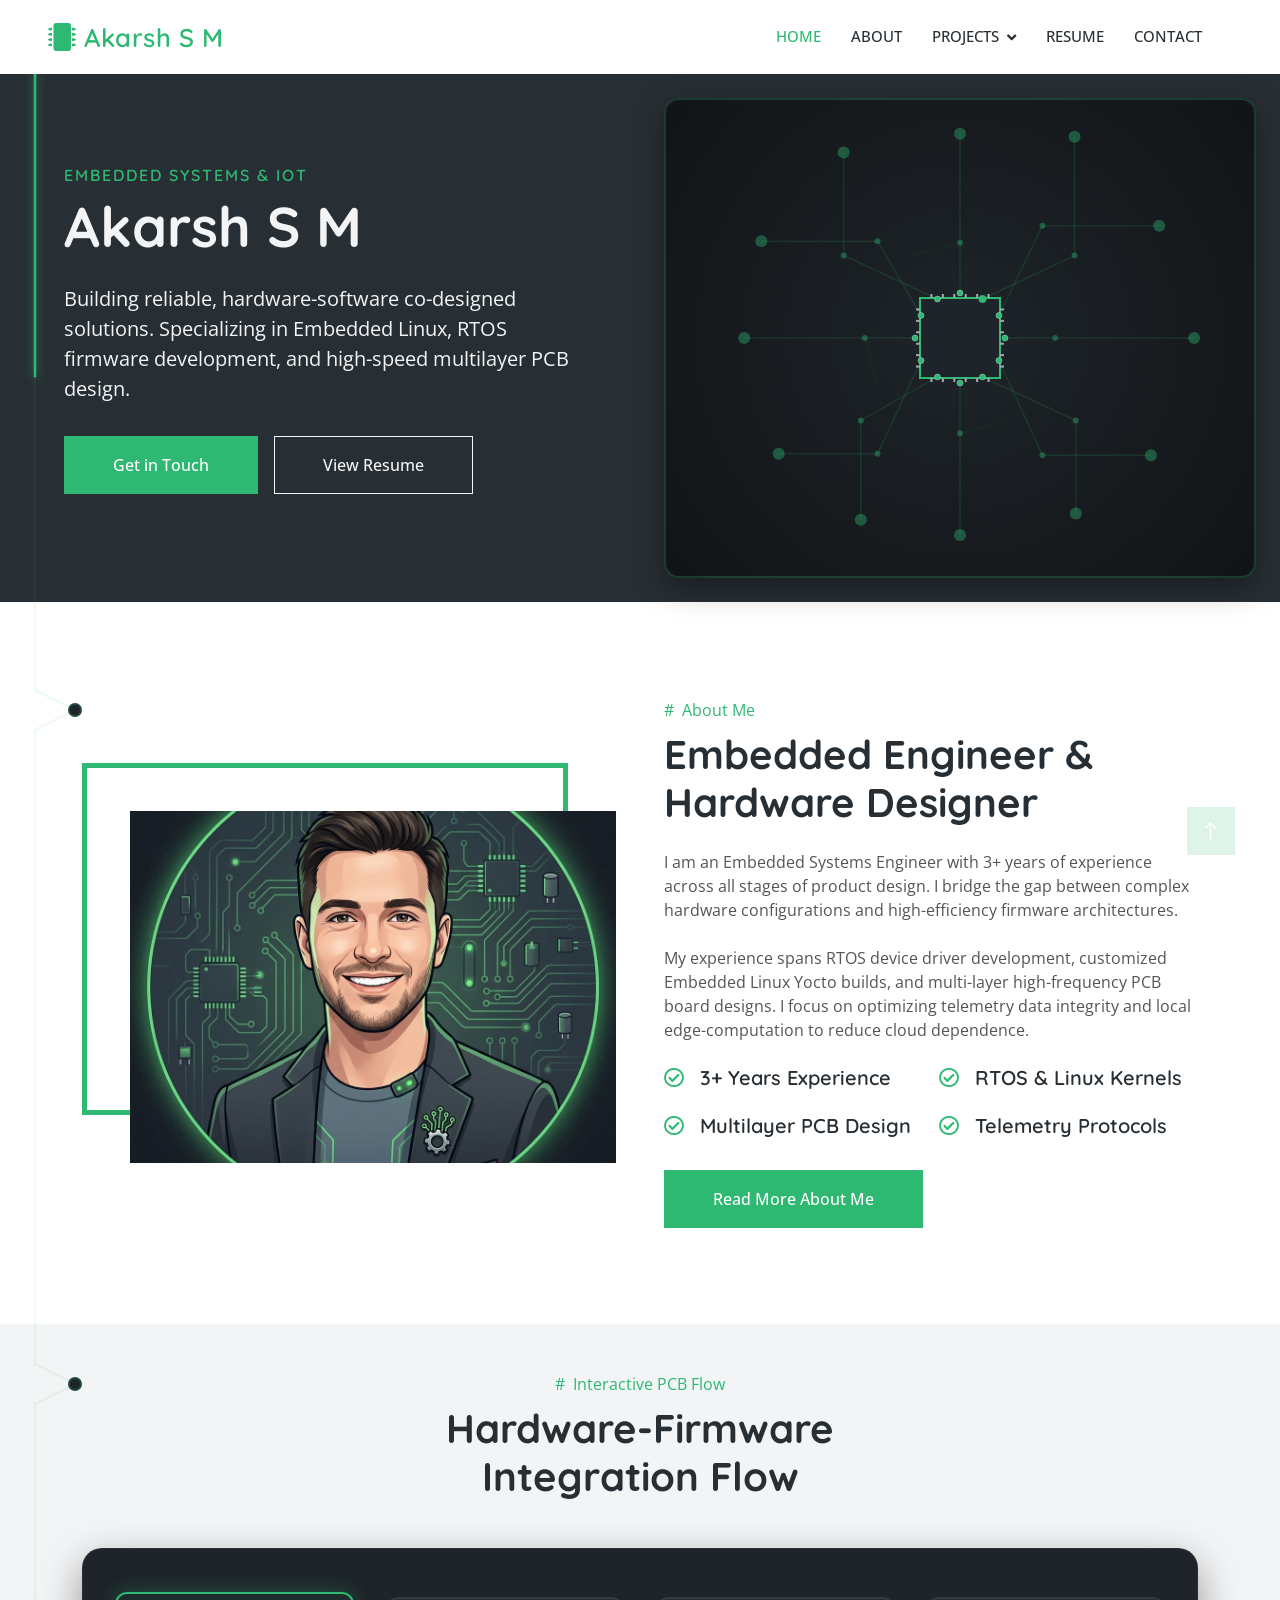
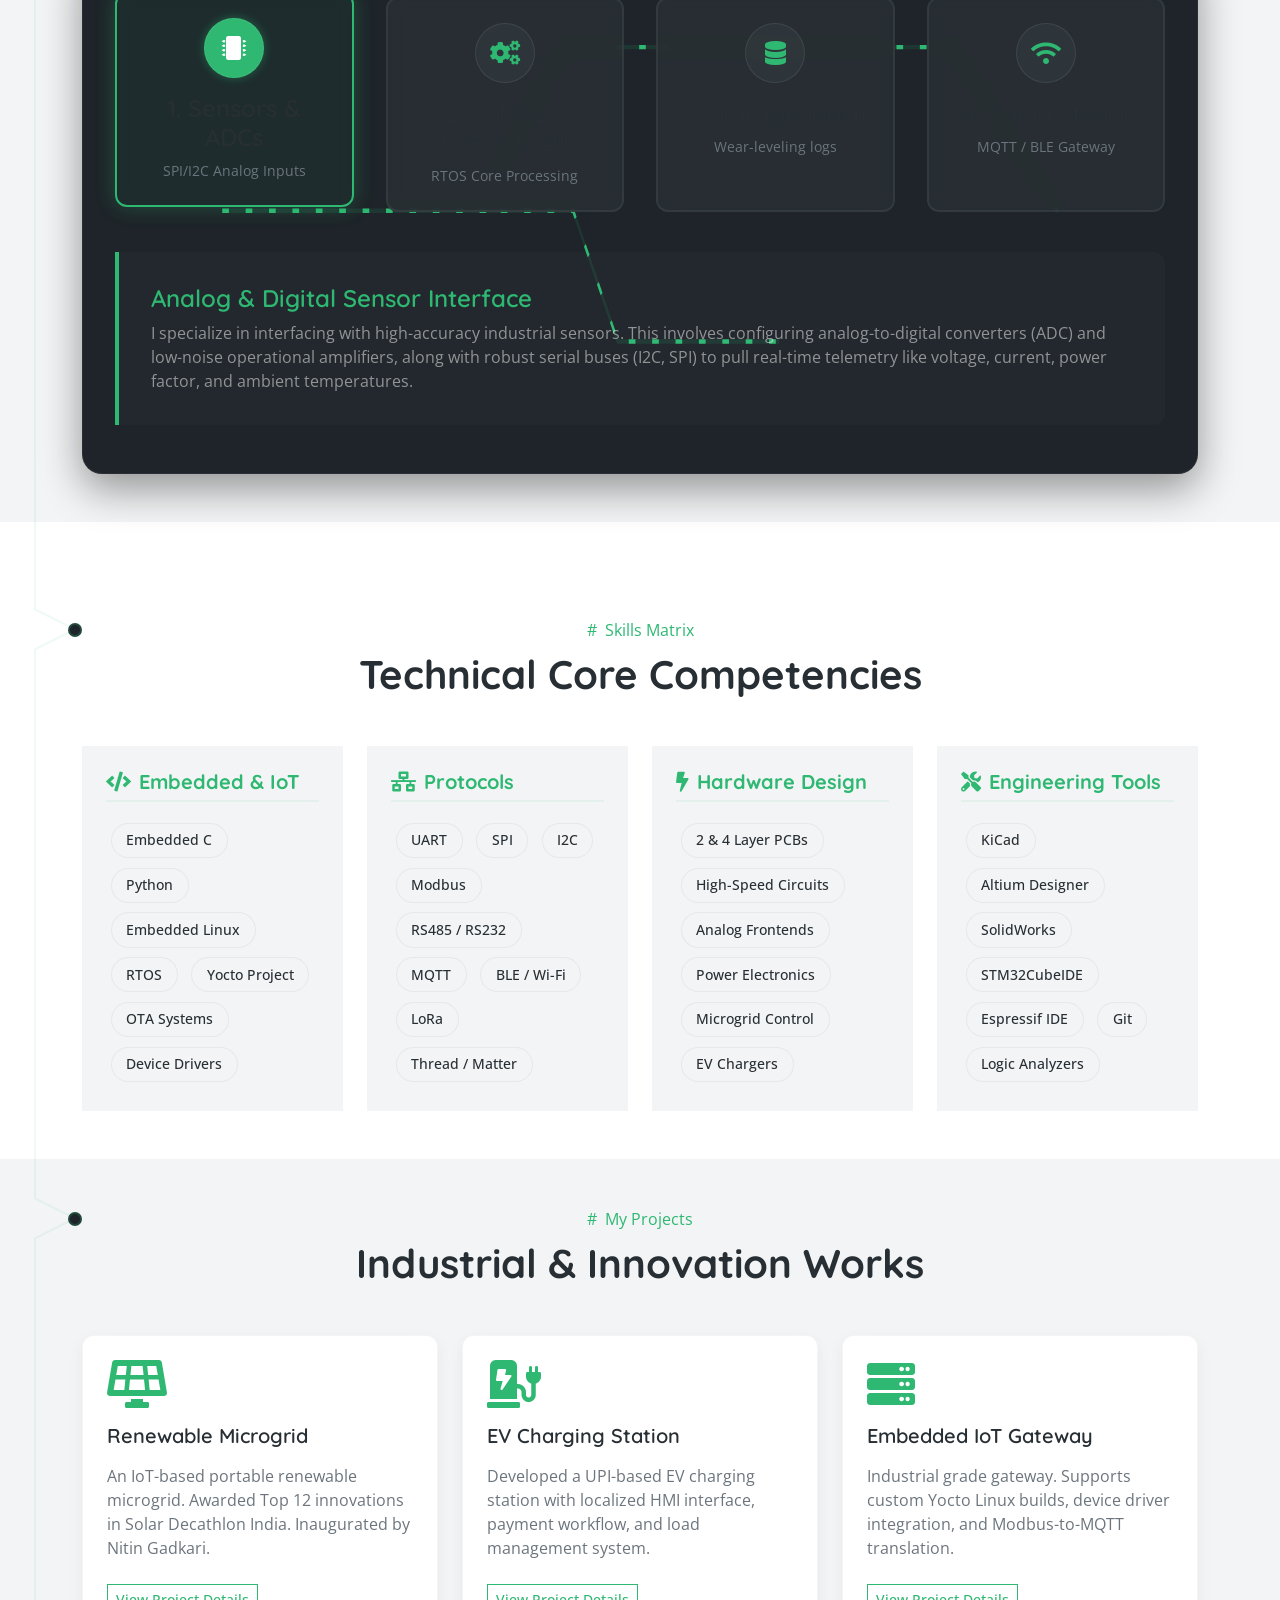
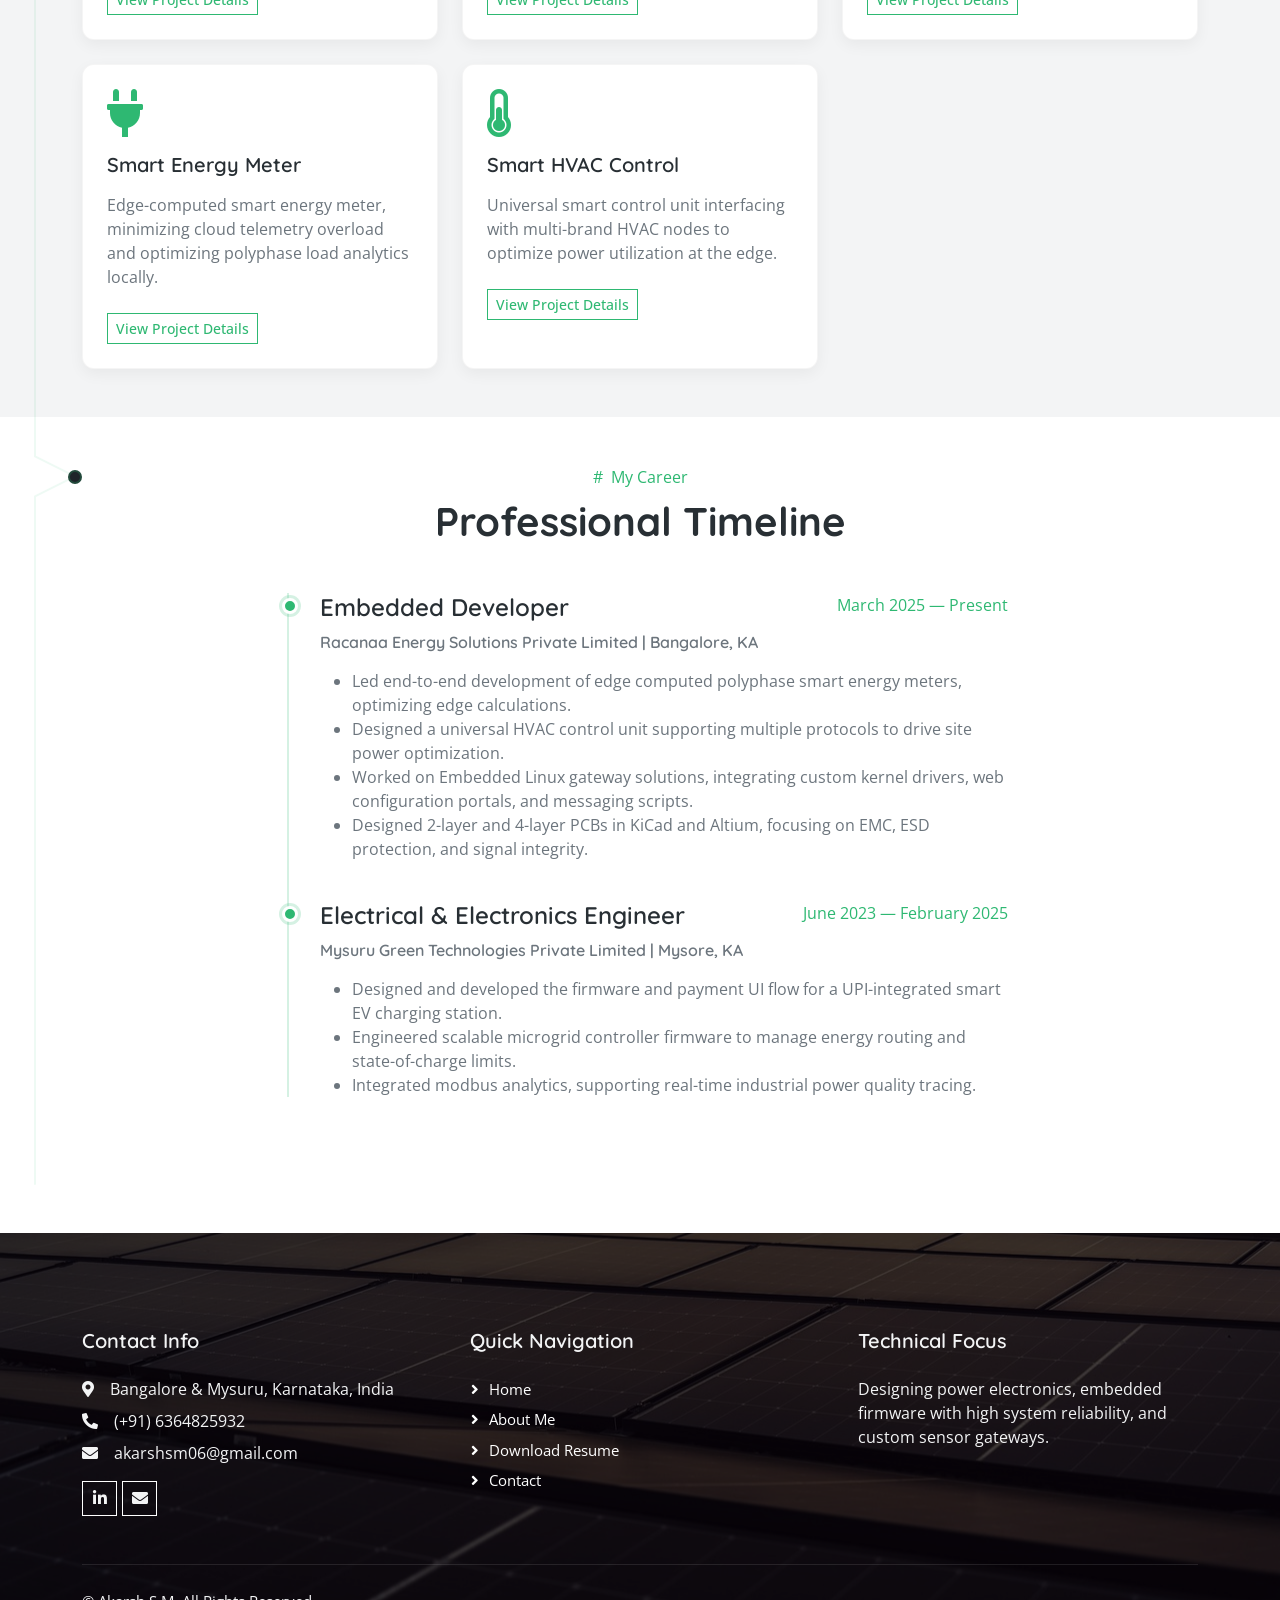
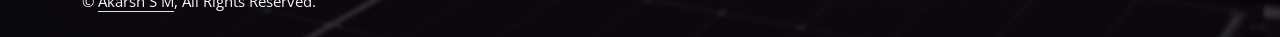
==== commit 8a65cc33: "Add scroll-based circuit trace animation and section tap vias" ====
--- a/index.html
+++ b/index.html
@@ -70,8 +70,15 @@
   </nav>
   <!-- Navbar End -->
 
-  <!-- Hero Header Start -->
-  <div class="container-fluid bg-dark p-0 mb-5 text-light">
+  <div class="position-relative overflow-hidden" id="page-wrapper">
+    <!-- Scroll Circuit Trace SVG -->
+    <svg id="scroll-circuit-svg" class="d-none d-xl-block" preserveAspectRatio="none">
+      <path id="scroll-circuit-path-bg" />
+      <path id="scroll-circuit-path-active" />
+    </svg>
+
+    <!-- Hero Header Start -->
+    <div class="container-fluid bg-dark p-0 mb-5 text-light" id="hero-section">
     <div class="row g-0 flex-column-reverse flex-lg-row align-items-center">
       <div class="col-lg-6 p-5 wow fadeIn" data-wow-delay="0.1s">
         <div class="h-100 d-flex flex-column justify-content-center p-3">
@@ -98,7 +105,7 @@
   <!-- Hero Header End -->
 
   <!-- About Section Start -->
-  <div class="container-xxl py-5">
+  <div class="container-xxl py-5" id="about-section">
     <div class="container">
       <div class="row g-5 align-items-center">
         <div class="col-lg-6 wow fadeInUp" data-wow-delay="0.1s">
@@ -137,7 +144,7 @@
   <!-- About Section End -->
 
   <!-- PCB Systems Architecture Start -->
-  <div class="container-xxl py-5 bg-light rounded my-5">
+  <div class="container-xxl py-5 bg-light rounded my-5" id="pcb-section">
     <div class="container">
       <div class="text-center mx-auto mb-5 wow fadeInUp" data-wow-delay="0.1s" style="max-width: 600px;">
         <p class="text-primary mb-2"><span class="me-2">#</span>Interactive PCB Flow</p>
@@ -194,7 +201,7 @@
   <!-- PCB Systems Architecture End -->
 
   <!-- Skills Section Start -->
-  <div class="container-xxl py-5">
+  <div class="container-xxl py-5" id="skills-section">
     <div class="container">
       <div class="text-center mx-auto mb-5 wow fadeInUp" data-wow-delay="0.1s" style="max-width: 600px;">
         <p class="text-primary mb-2"><span class="me-2">#</span>Skills Matrix</p>
@@ -256,7 +263,7 @@
   <!-- Skills Section End -->
 
   <!-- Projects Section Start -->
-  <div class="container-xxl py-5 bg-light rounded">
+  <div class="container-xxl py-5 bg-light rounded" id="projects-section">
     <div class="container">
       <div class="text-center mx-auto mb-5 wow fadeInUp" data-wow-delay="0.1s" style="max-width: 600px;">
         <p class="text-primary mb-2"><span class="me-2">#</span>My Projects</p>
@@ -334,7 +341,7 @@
   <!-- Projects Section End -->
 
   <!-- Professional Experience Timeline Start -->
-  <div class="container-xxl py-5">
+  <div class="container-xxl py-5" id="experience-section">
     <div class="container">
       <div class="text-center mx-auto mb-5 wow fadeInUp" data-wow-delay="0.1s" style="max-width: 600px;">
         <p class="text-primary mb-2"><span class="me-2">#</span>My Career</p>
@@ -376,6 +383,7 @@
     </div>
   </div>
   <!-- Professional Experience Timeline End -->
+  </div> <!-- /#page-wrapper -->
 
   <!-- Footer Start -->
   <div class="container-fluid footer bg-dark text-light footer mt-5 pt-5 wow fadeIn" data-wow-delay="0.1s">
--- a/css/style.css
+++ b/css/style.css
@@ -786,4 +786,82 @@
 
 .project-card .btn-outline-primary:hover {
     color: #fff;
+}
+
+/********** Scroll Circuit Tracer **********/
+
+#scroll-circuit-svg {
+    position: absolute;
+    left: calc(50% - 635px); /* Perfectly aligns X=30 trunk in margin space */
+    top: 0;
+    width: 100px;
+    height: 100%;
+    pointer-events: none;
+    z-index: 5;
+}
+
+#scroll-circuit-svg path {
+    fill: none;
+    stroke-linecap: round;
+    stroke-linejoin: round;
+}
+
+#scroll-circuit-path-bg {
+    stroke: rgba(46, 184, 114, 0.08);
+    stroke-width: 2;
+}
+
+#scroll-circuit-path-active {
+    stroke: var(--primary);
+    stroke-width: 2.5;
+    transition: stroke-dashoffset 0.08s ease-out;
+    filter: drop-shadow(0 0 4px rgba(46, 184, 114, 0.7));
+}
+
+/* Dynamic Vias styled via absolute placement in JS */
+.scroll-via-node {
+    position: absolute;
+    width: 14px;
+    height: 14px;
+    background: #1e2429;
+    border: 2px solid rgba(46, 184, 114, 0.25);
+    border-radius: 50%;
+    transform: translate(-50%, -50%);
+    z-index: 6;
+    pointer-events: none;
+    transition: all 0.3s cubic-bezier(0.175, 0.885, 0.32, 1.275);
+}
+
+.scroll-via-node.active {
+    border-color: var(--primary);
+    box-shadow: 0 0 10px rgba(46, 184, 114, 0.8);
+    background: var(--primary);
+    transform: translate(-50%, -50%) scale(1.2);
+}
+
+.scroll-via-node::after {
+    content: '';
+    position: absolute;
+    top: 50%;
+    left: 50%;
+    width: 4px;
+    height: 4px;
+    background: transparent;
+    border-radius: 50%;
+    transform: translate(-50%, -50%);
+    transition: all 0.3s ease;
+}
+
+.scroll-via-node.active::after {
+    background: #FFFFFF;
+}
+
+/* Text glow trigger class for headers */
+.glow-header {
+    transition: text-shadow 0.4s ease, color 0.4s ease;
+}
+
+.glow-header.active {
+    color: var(--primary) !important;
+    text-shadow: 0 0 8px rgba(46, 184, 114, 0.25);
 }
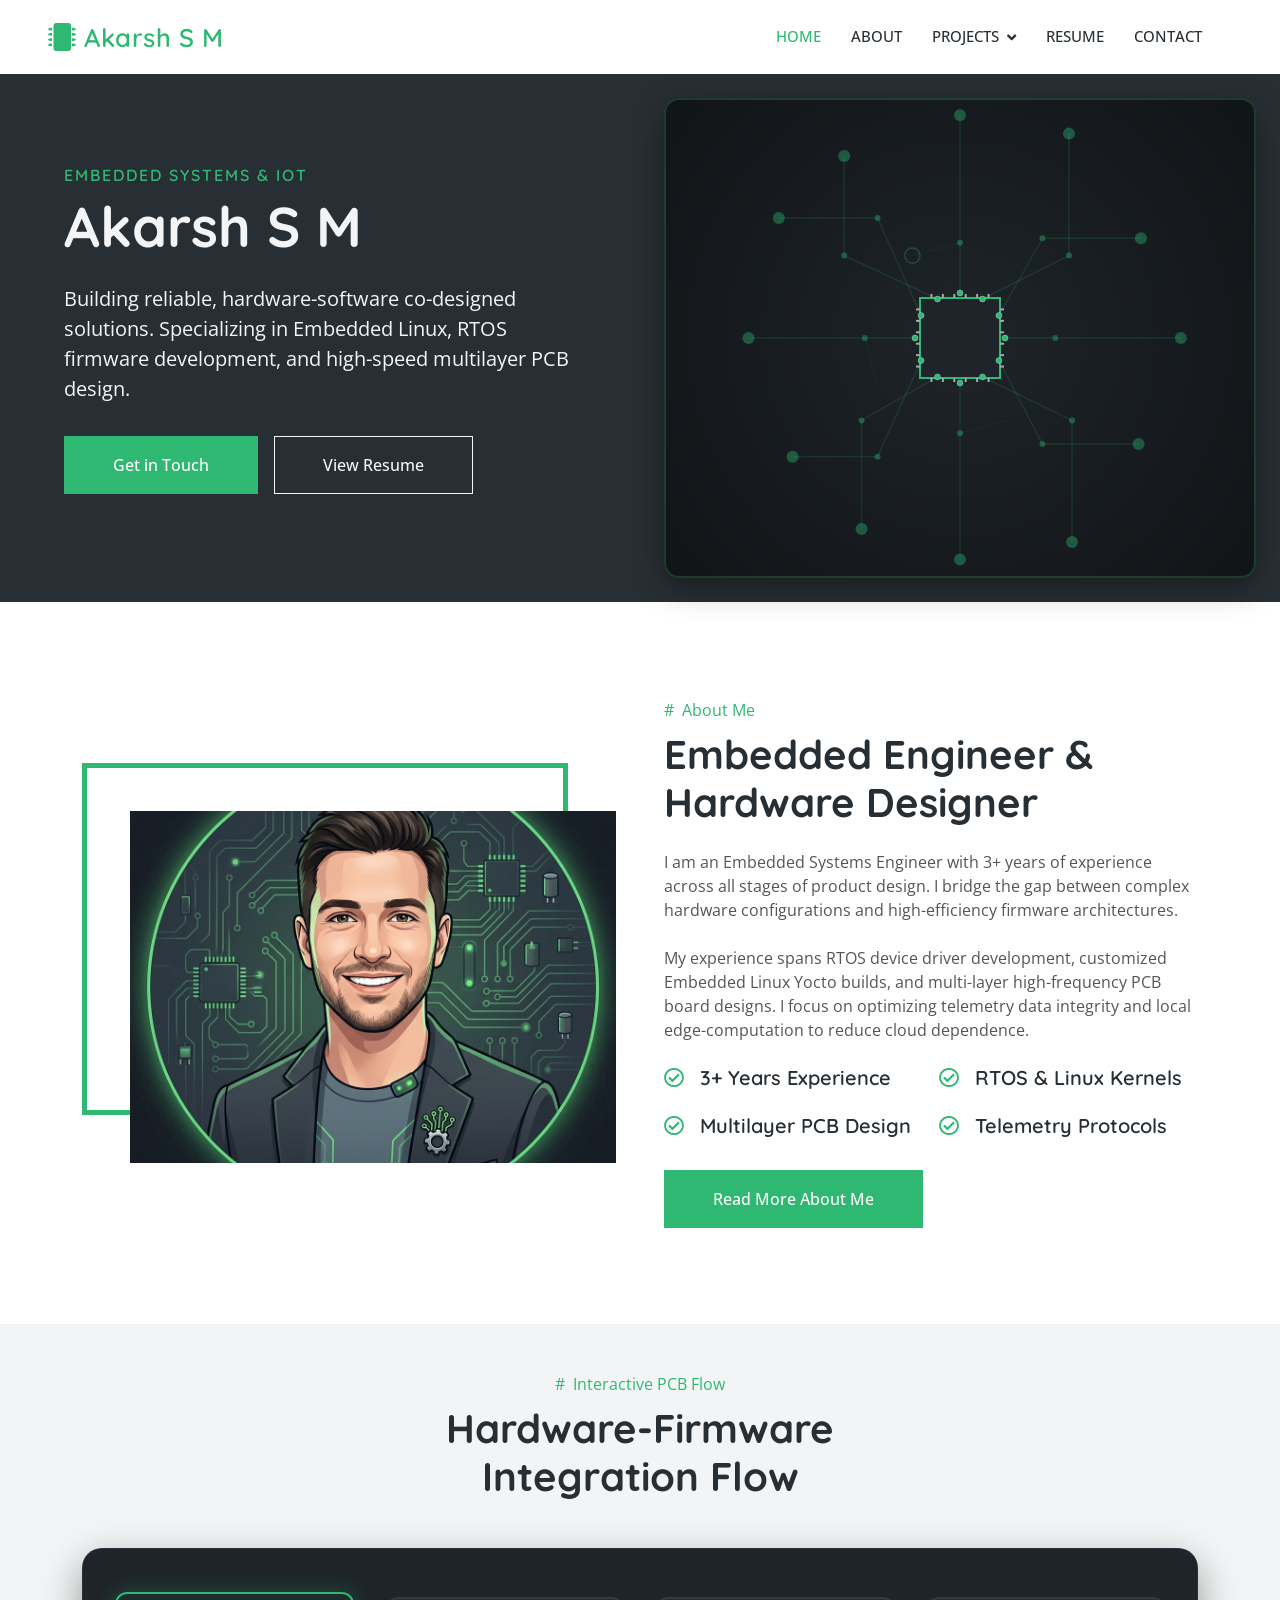
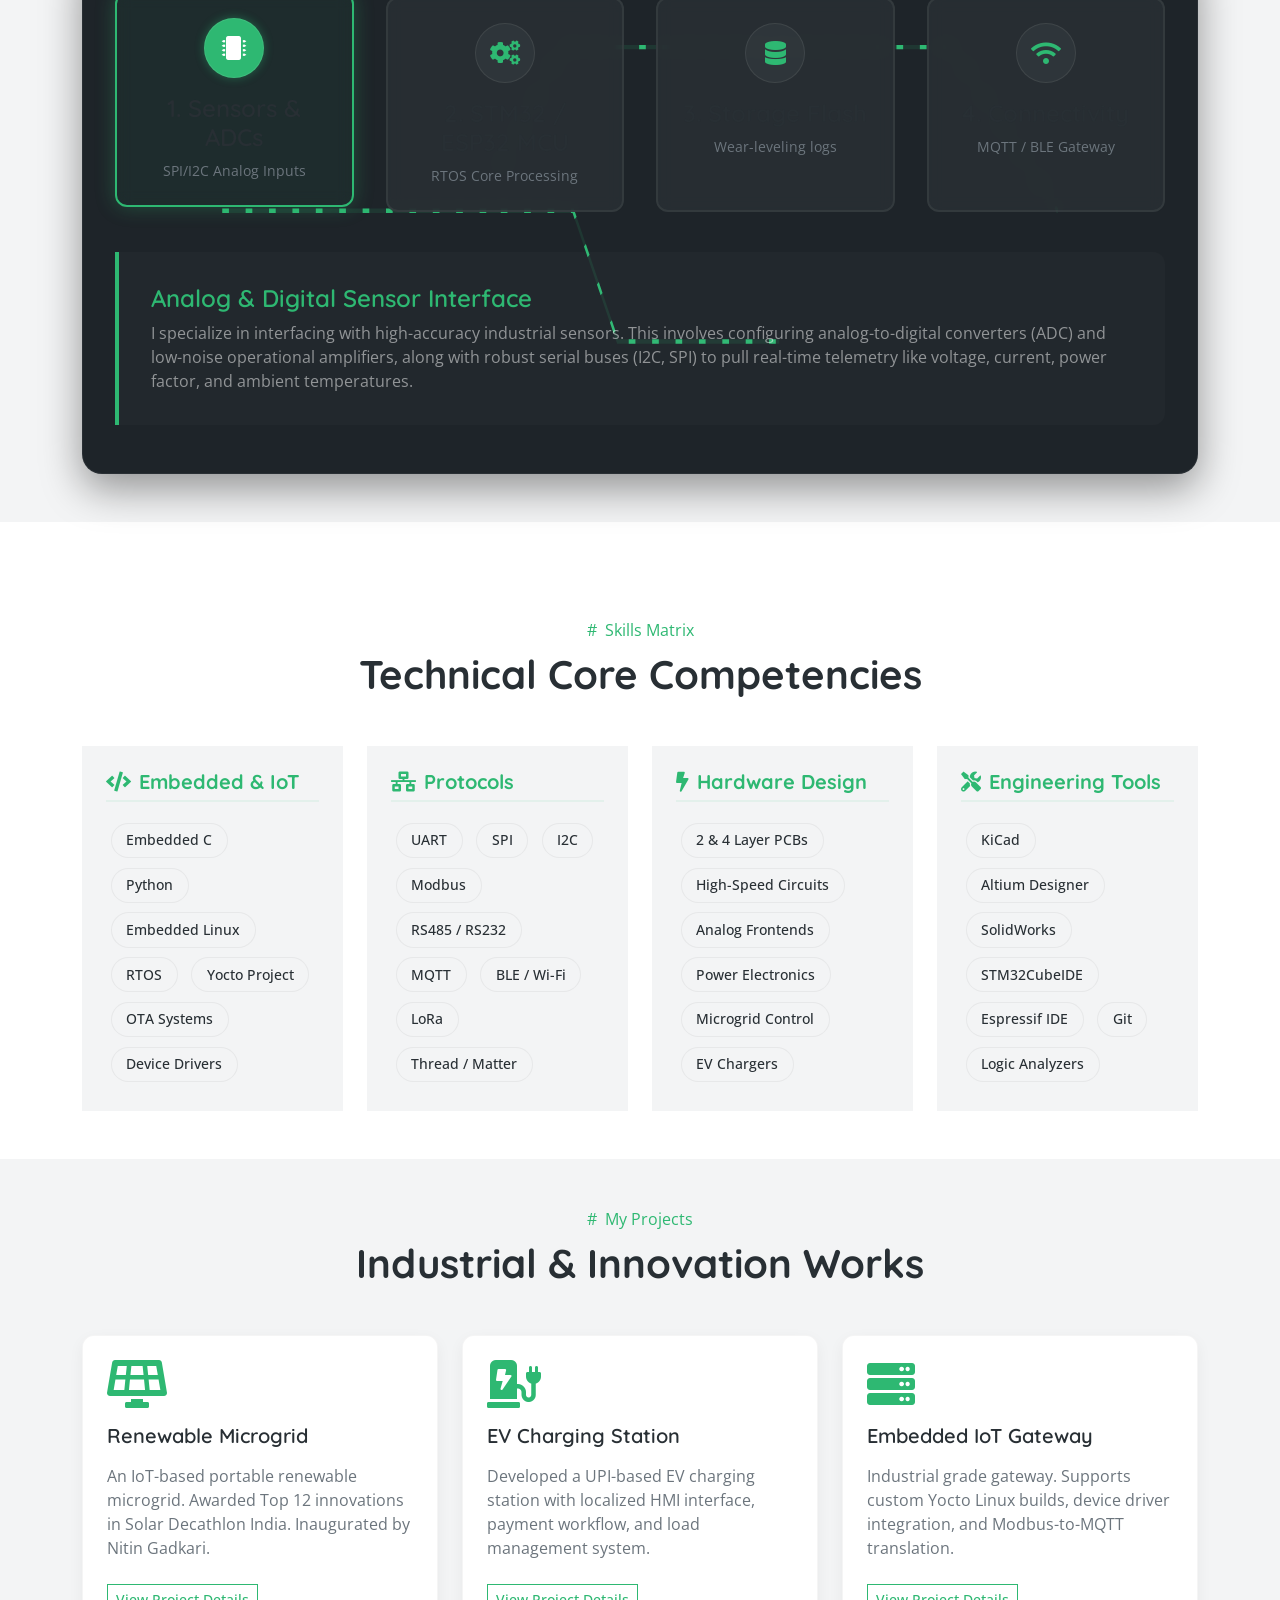
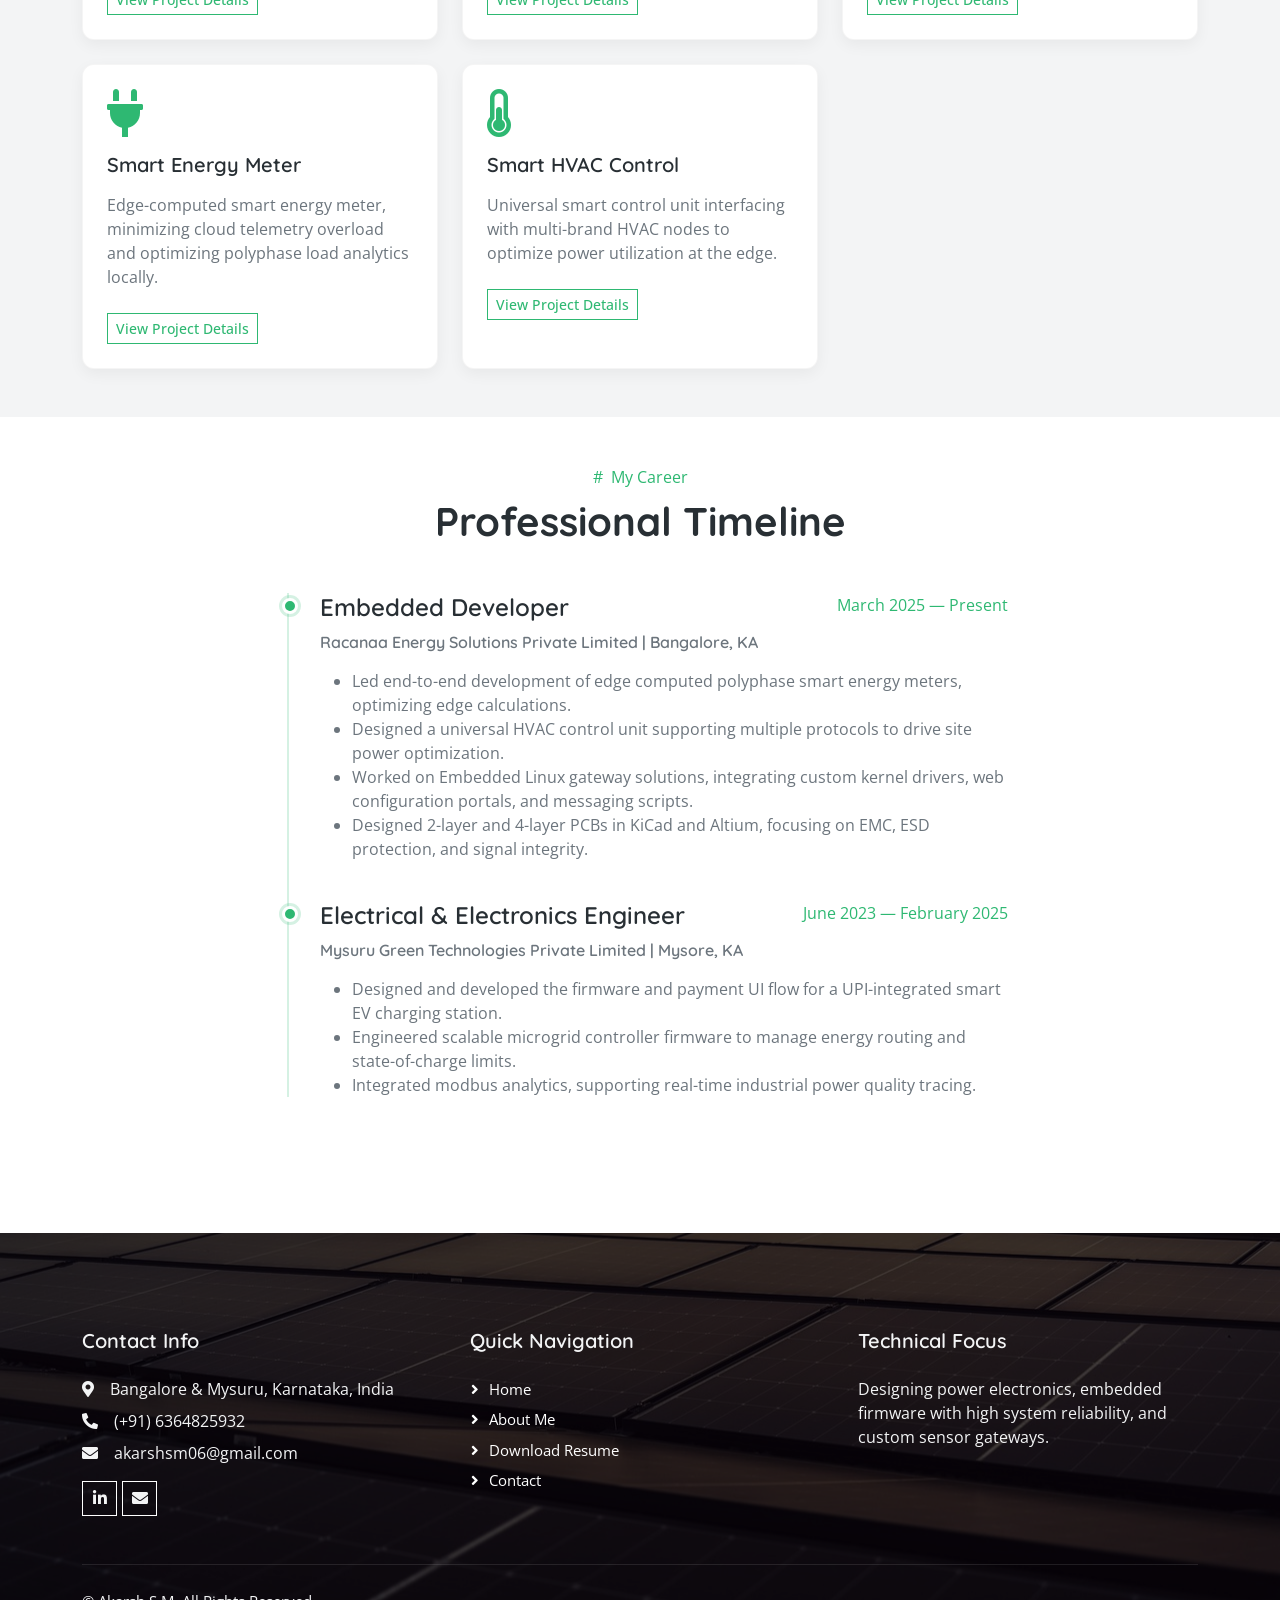
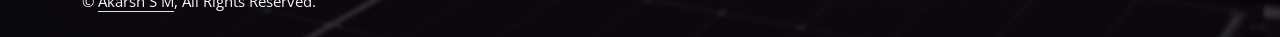
==== commit 5b6d3866: "Revert "Add scroll-based circuit trace animation and section tap vias" This reverts commit 8a65cc333" ====
--- a/index.html
+++ b/index.html
@@ -70,15 +70,8 @@
   </nav>
   <!-- Navbar End -->
 
-  <div class="position-relative overflow-hidden" id="page-wrapper">
-    <!-- Scroll Circuit Trace SVG -->
-    <svg id="scroll-circuit-svg" class="d-none d-xl-block" preserveAspectRatio="none">
-      <path id="scroll-circuit-path-bg" />
-      <path id="scroll-circuit-path-active" />
-    </svg>
-
-    <!-- Hero Header Start -->
-    <div class="container-fluid bg-dark p-0 mb-5 text-light" id="hero-section">
+  <!-- Hero Header Start -->
+  <div class="container-fluid bg-dark p-0 mb-5 text-light">
     <div class="row g-0 flex-column-reverse flex-lg-row align-items-center">
       <div class="col-lg-6 p-5 wow fadeIn" data-wow-delay="0.1s">
         <div class="h-100 d-flex flex-column justify-content-center p-3">
@@ -105,7 +98,7 @@
   <!-- Hero Header End -->
 
   <!-- About Section Start -->
-  <div class="container-xxl py-5" id="about-section">
+  <div class="container-xxl py-5">
     <div class="container">
       <div class="row g-5 align-items-center">
         <div class="col-lg-6 wow fadeInUp" data-wow-delay="0.1s">
@@ -144,7 +137,7 @@
   <!-- About Section End -->
 
   <!-- PCB Systems Architecture Start -->
-  <div class="container-xxl py-5 bg-light rounded my-5" id="pcb-section">
+  <div class="container-xxl py-5 bg-light rounded my-5">
     <div class="container">
       <div class="text-center mx-auto mb-5 wow fadeInUp" data-wow-delay="0.1s" style="max-width: 600px;">
         <p class="text-primary mb-2"><span class="me-2">#</span>Interactive PCB Flow</p>
@@ -201,7 +194,7 @@
   <!-- PCB Systems Architecture End -->
 
   <!-- Skills Section Start -->
-  <div class="container-xxl py-5" id="skills-section">
+  <div class="container-xxl py-5">
     <div class="container">
       <div class="text-center mx-auto mb-5 wow fadeInUp" data-wow-delay="0.1s" style="max-width: 600px;">
         <p class="text-primary mb-2"><span class="me-2">#</span>Skills Matrix</p>
@@ -263,7 +256,7 @@
   <!-- Skills Section End -->
 
   <!-- Projects Section Start -->
-  <div class="container-xxl py-5 bg-light rounded" id="projects-section">
+  <div class="container-xxl py-5 bg-light rounded">
     <div class="container">
       <div class="text-center mx-auto mb-5 wow fadeInUp" data-wow-delay="0.1s" style="max-width: 600px;">
         <p class="text-primary mb-2"><span class="me-2">#</span>My Projects</p>
@@ -341,7 +334,7 @@
   <!-- Projects Section End -->
 
   <!-- Professional Experience Timeline Start -->
-  <div class="container-xxl py-5" id="experience-section">
+  <div class="container-xxl py-5">
     <div class="container">
       <div class="text-center mx-auto mb-5 wow fadeInUp" data-wow-delay="0.1s" style="max-width: 600px;">
         <p class="text-primary mb-2"><span class="me-2">#</span>My Career</p>
@@ -383,7 +376,6 @@
     </div>
   </div>
   <!-- Professional Experience Timeline End -->
-  </div> <!-- /#page-wrapper -->
 
   <!-- Footer Start -->
   <div class="container-fluid footer bg-dark text-light footer mt-5 pt-5 wow fadeIn" data-wow-delay="0.1s">
--- a/css/style.css
+++ b/css/style.css
@@ -786,82 +786,4 @@
 
 .project-card .btn-outline-primary:hover {
     color: #fff;
-}
-
-/********** Scroll Circuit Tracer **********/
-
-#scroll-circuit-svg {
-    position: absolute;
-    left: calc(50% - 635px); /* Perfectly aligns X=30 trunk in margin space */
-    top: 0;
-    width: 100px;
-    height: 100%;
-    pointer-events: none;
-    z-index: 5;
-}
-
-#scroll-circuit-svg path {
-    fill: none;
-    stroke-linecap: round;
-    stroke-linejoin: round;
-}
-
-#scroll-circuit-path-bg {
-    stroke: rgba(46, 184, 114, 0.08);
-    stroke-width: 2;
-}
-
-#scroll-circuit-path-active {
-    stroke: var(--primary);
-    stroke-width: 2.5;
-    transition: stroke-dashoffset 0.08s ease-out;
-    filter: drop-shadow(0 0 4px rgba(46, 184, 114, 0.7));
-}
-
-/* Dynamic Vias styled via absolute placement in JS */
-.scroll-via-node {
-    position: absolute;
-    width: 14px;
-    height: 14px;
-    background: #1e2429;
-    border: 2px solid rgba(46, 184, 114, 0.25);
-    border-radius: 50%;
-    transform: translate(-50%, -50%);
-    z-index: 6;
-    pointer-events: none;
-    transition: all 0.3s cubic-bezier(0.175, 0.885, 0.32, 1.275);
-}
-
-.scroll-via-node.active {
-    border-color: var(--primary);
-    box-shadow: 0 0 10px rgba(46, 184, 114, 0.8);
-    background: var(--primary);
-    transform: translate(-50%, -50%) scale(1.2);
-}
-
-.scroll-via-node::after {
-    content: '';
-    position: absolute;
-    top: 50%;
-    left: 50%;
-    width: 4px;
-    height: 4px;
-    background: transparent;
-    border-radius: 50%;
-    transform: translate(-50%, -50%);
-    transition: all 0.3s ease;
-}
-
-.scroll-via-node.active::after {
-    background: #FFFFFF;
-}
-
-/* Text glow trigger class for headers */
-.glow-header {
-    transition: text-shadow 0.4s ease, color 0.4s ease;
-}
-
-.glow-header.active {
-    color: var(--primary) !important;
-    text-shadow: 0 0 8px rgba(46, 184, 114, 0.25);
 }
